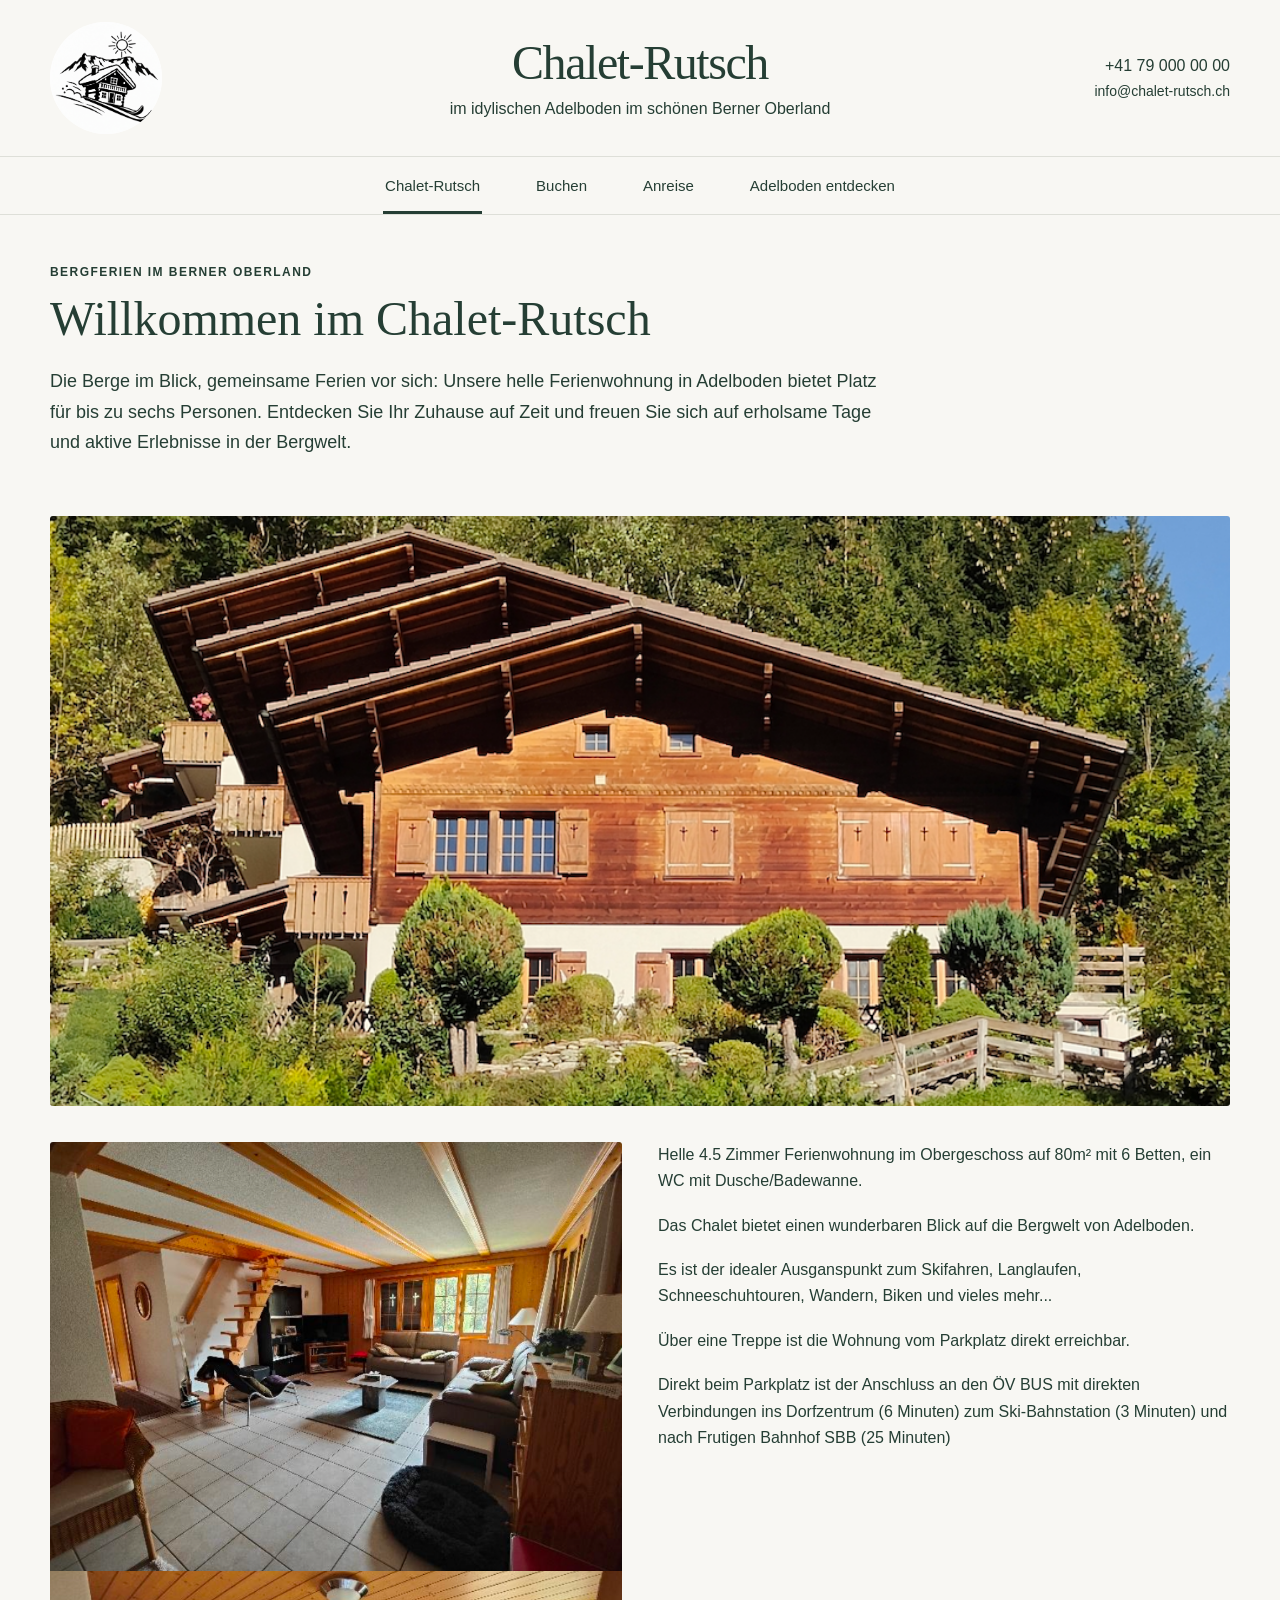
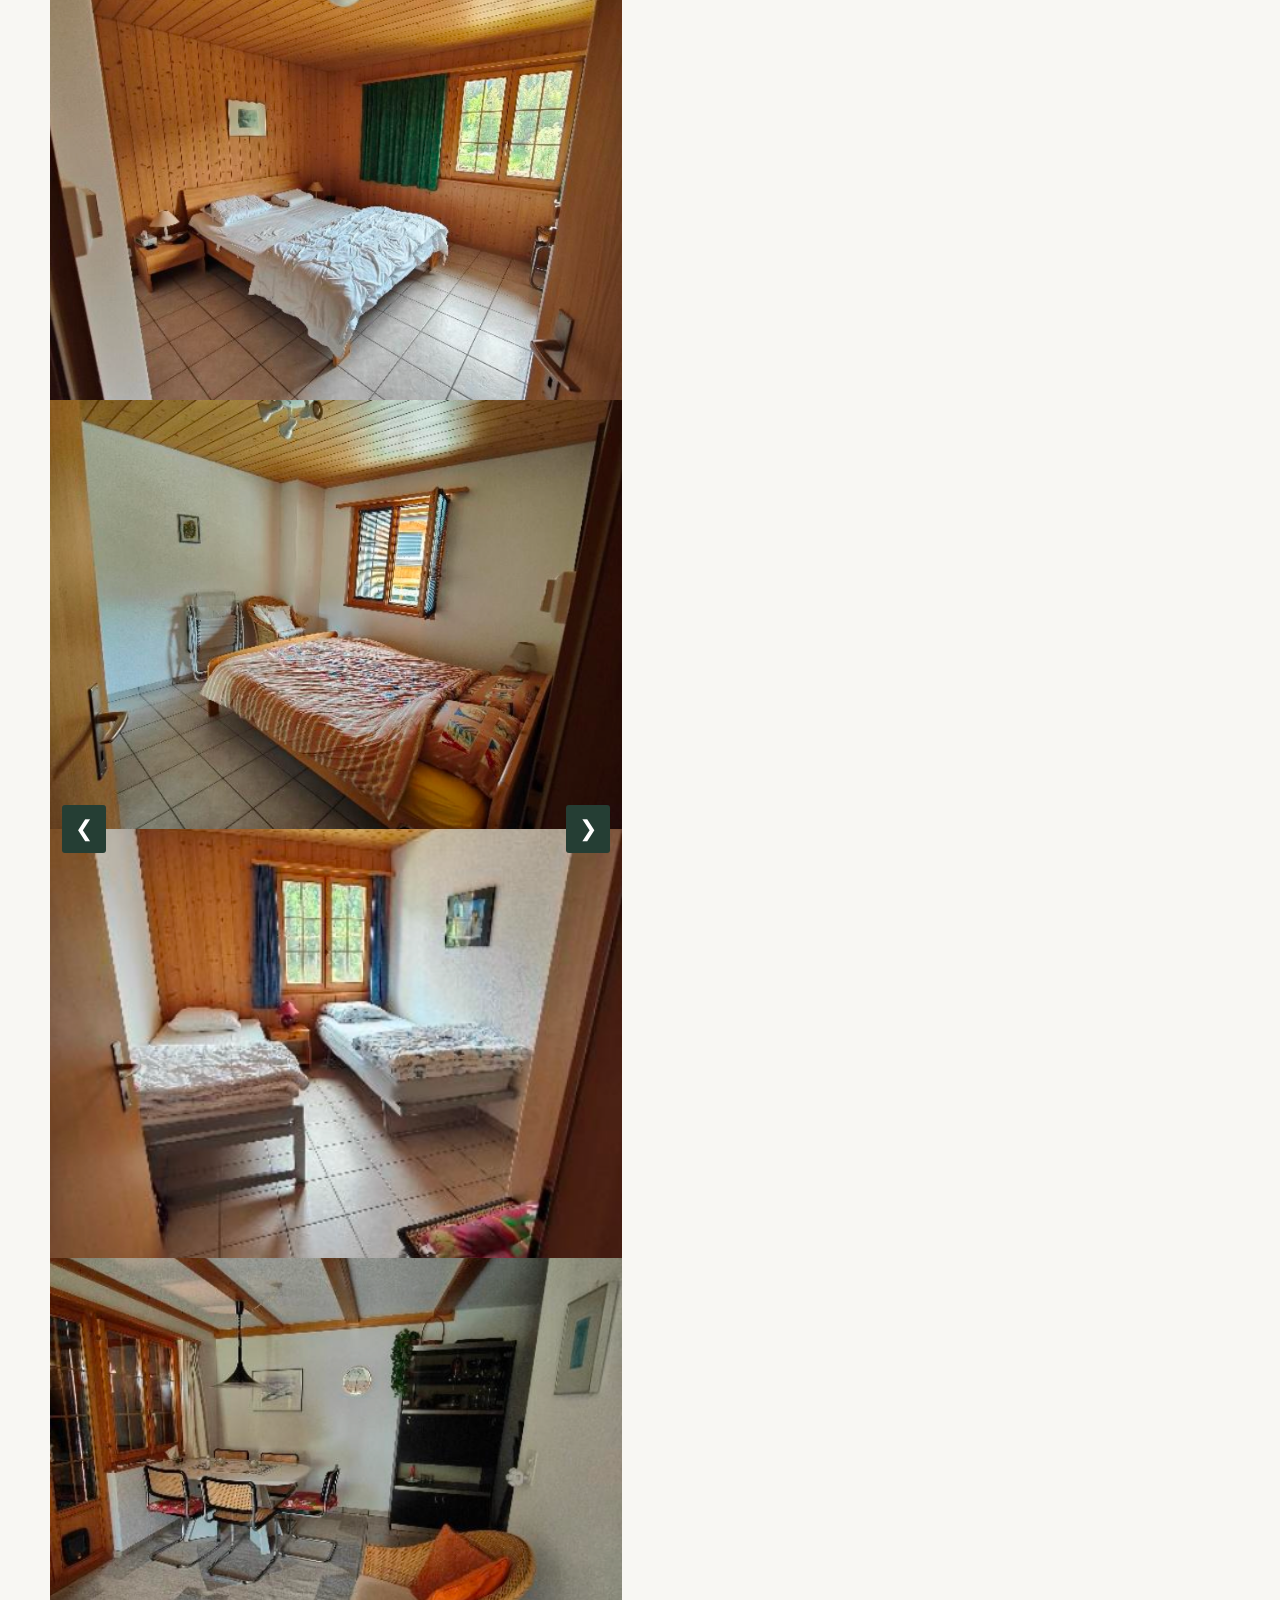
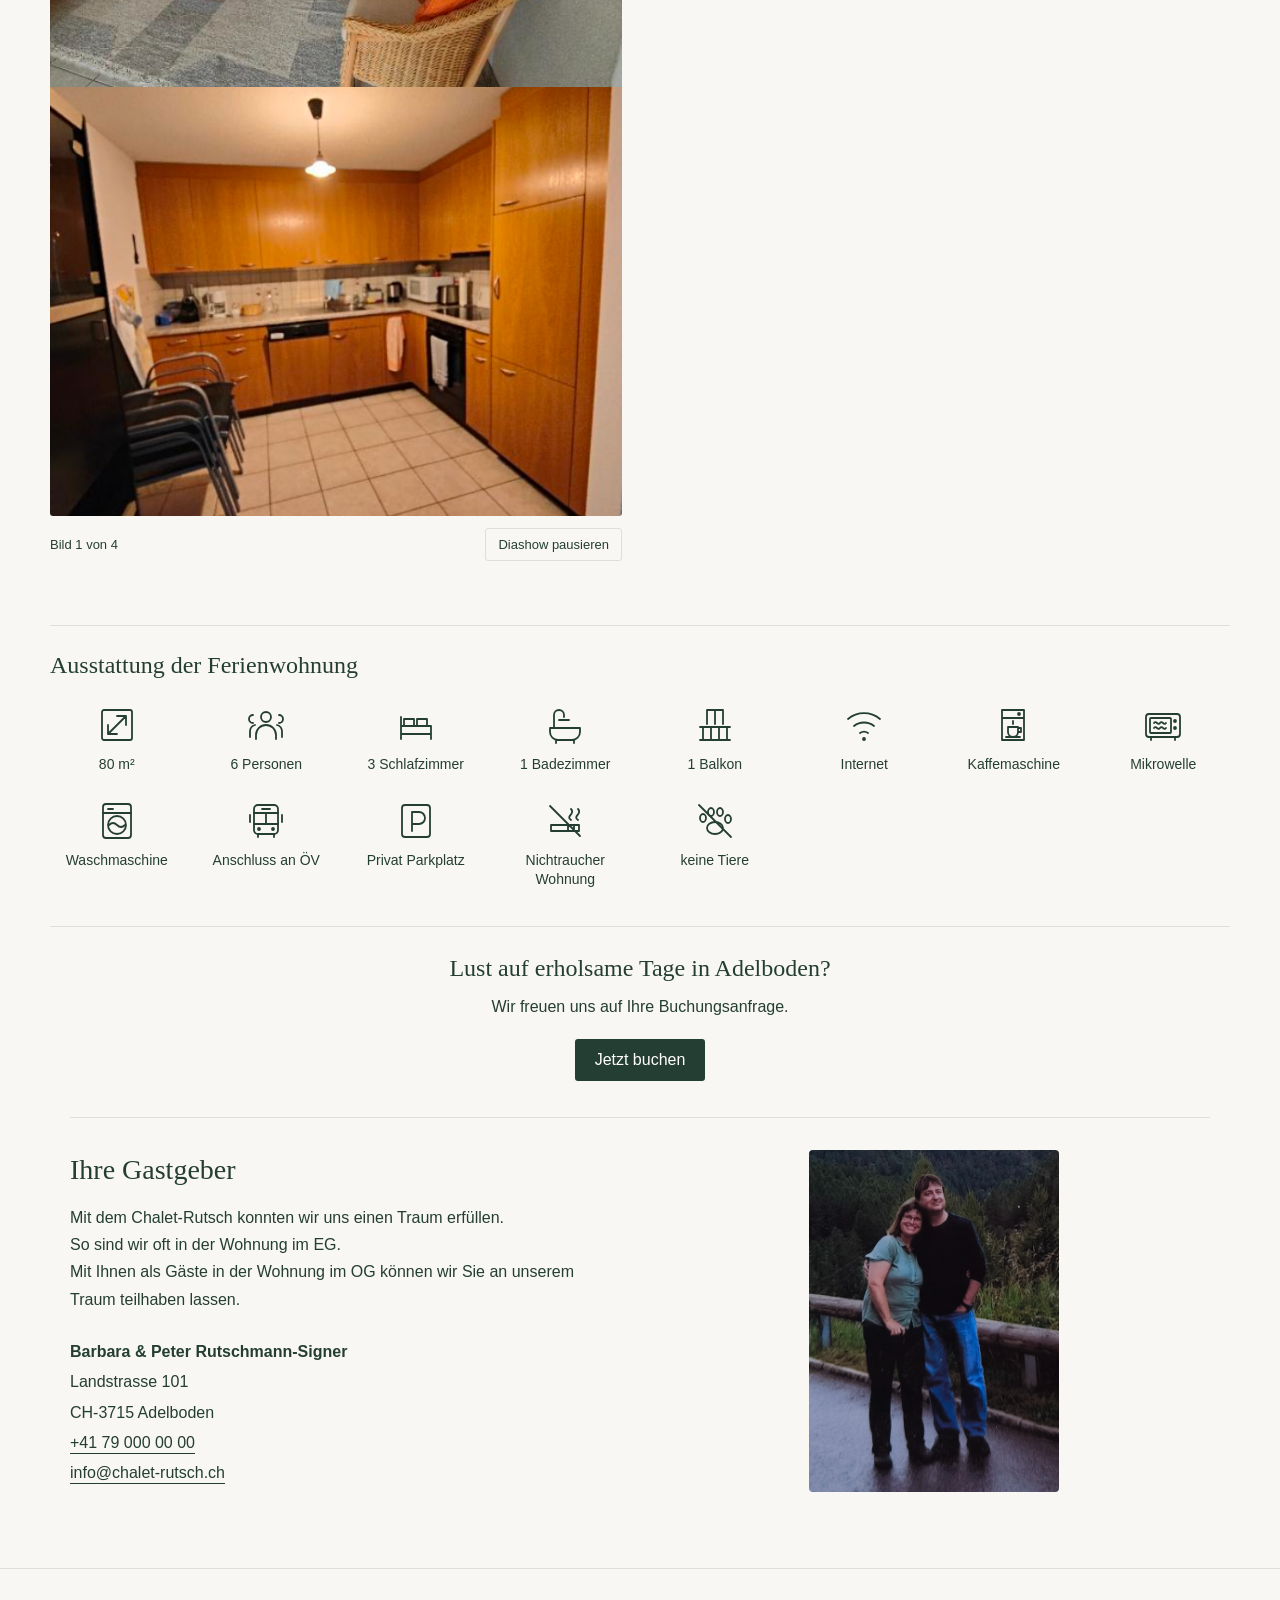
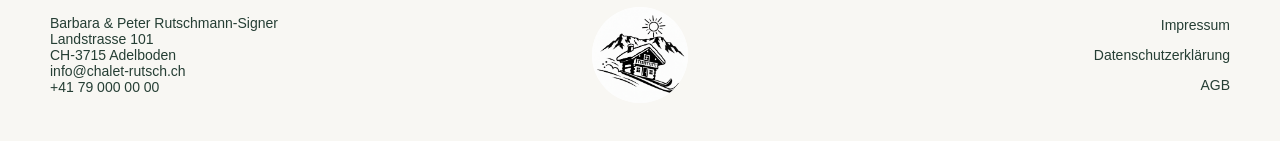
==== index.html @ af08e60a "fix image issue" ====
<!DOCTYPE html>
<html lang="de-CH">
<head>
  <meta charset="UTF-8">
  <meta name="viewport" content="width=device-width, initial-scale=1">
  <meta name="description" content="Chalet-Rutsch – Ihr Chalet in den Bergen. Informationen, Buchungsanfragen und Anreise.">
  <title>Chalet-Rutsch | Willkommen in den Bergen</title>
  <link rel="icon" type="img/png" href="img/chaletrutschsignet.png">
  <link rel="stylesheet" href="css/style.css">
</head>
<body>
  <a class="skip-link" href="#inhalt">Zum Inhalt</a>
  <header>
    <div class="container header-top">
      <a class="logo-link" href="index.html" aria-label="Chalet-Rutsch – Startseite">
        <img class="logo" src="img/chaletrutschsignet.png" alt="Chalet-Rutsch" width="112" height="112">
      </a>
      <div class="header-title">
        <h1>Chalet-Rutsch</h1>
        <p class="header-subtitle">im idylischen Adelboden im schönen Berner Oberland</p>
      </div>
      <div class="header-contact">
        <a class="header-phone" href="tel:+41790000000">+41 79 000 00 00</a>
        <a class="header-email" href="mailto:info@chalet-rutsch.ch">info@chalet-rutsch.ch</a>
      </div>
    </div>
    <nav class="main-nav" aria-label="Hauptnavigation">
      <ul class="container">
        <li><a href="index.html" aria-current="page">Chalet-Rutsch</a></li>
        <li><a href="buchen.html">Buchen</a></li>
        <li><a href="directions.html">Anreise</a></li>
        <li><a href="explore.html">Adelboden entdecken</a></li>
      </ul>
    </nav>
  </header>
  <main id="inhalt" class="container">
    <section class="home-intro" aria-labelledby="home-title">
      <p class="home-eyebrow">Bergferien im Berner Oberland</p>
      <h2 id="home-title">Willkommen im Chalet-Rutsch</h2>
      <p>Die Berge im Blick, gemeinsame Ferien vor sich: Unsere helle Ferienwohnung in Adelboden bietet Platz für bis zu sechs Personen. Entdecken Sie Ihr Zuhause auf Zeit und freuen Sie sich auf erholsame Tage und aktive Erlebnisse in der Bergwelt.</p>
    </section>

    <figure>
      <img class="hero-image" src="img/chaletrutsch.png" alt="Das Chalet-Rutsch" width="500">
    </figure>
    <section class="chalet-overview" aria-label="Bilder und Beschreibung der Ferienwohnung">
      <div class="gallery" role="region" aria-roledescription="Karussell" aria-label="Bildergalerie Chalet-Rutsch">
        <!-- Die vier src-Werte später durch eigene Bildpfade ersetzen. -->
        <div class="gallery-stage">
          <img class="gallery-image" src="img/wohnen.png" alt="Wohnen" width="900" height="675">
          <img class="gallery-image" src="img/zimmer1.png" alt="Zimmer 1" width="900" height="675">
          <img class="gallery-image" src="img/zimmer2.png" alt="Zimmer 2" width="900" height="675">
          <img class="gallery-image" src="img/zimmer3.png" alt="Zimmer 3" width="900" height="675">
          <img class="gallery-image" src="img/essen.png" alt="Essen" width="900" height="675">
          <img class="gallery-image" src="img/kueche.png" alt="Küche" width="900" height="675">
          <button class="gallery-arrow gallery-prev" type="button" aria-label="Vorheriges Bild">&#10094;</button>
          <button class="gallery-arrow gallery-next" type="button" aria-label="Nächstes Bild">&#10095;</button>
        </div>
        <div class="gallery-controls">
          <span class="gallery-counter">Bild 1 von 4</span>
          <button class="gallery-pause" type="button" aria-pressed="false">Diashow pausieren</button>
        </div>
      </div>
      <div class="chalet-description-group">
        <p class="chalet-description">Helle 4.5 Zimmer Ferienwohnung im Obergeschoss auf 80m² mit 6 Betten, ein WC mit Dusche/Badewanne.</p>
        <p class="chalet-description">Das Chalet bietet einen wunderbaren Blick auf die Bergwelt von Adelboden.</p>
        <p class="chalet-description">Es ist der idealer Ausganspunkt zum Skifahren, Langlaufen, Schneeschuhtouren, Wandern, Biken und vieles mehr...</p>
        <p class="chalet-description">Über eine Treppe ist die Wohnung vom Parkplatz direkt erreichbar.</p>
        <p class="chalet-description">Direkt beim Parkplatz ist der Anschluss an den ÖV BUS mit direkten Verbindungen ins Dorfzentrum (6 Minuten) zum Ski-Bahnstation (3 Minuten) und nach Frutigen Bahnhof SBB (25 Minuten)</p>
      </div>
      <div>
      </div>
    </section>
    <section class="amenities" aria-labelledby="amenities-title">
          <h2 id="amenities-title">Ausstattung der Ferienwohnung</h2>
          <ul class="amenities-list">
            <li class="amenity"><svg viewBox="0 0 40 40" width="40" height="40" fill="none" stroke="currentColor" stroke-width="1.8" stroke-linecap="round" stroke-linejoin="round" aria-hidden="true" focusable="false"><rect x="5" y="5" width="30" height="30" rx="2"/><path d="M11 29 29 11M20 11h9v9M11 20v9h9"/></svg><span>80 m²</span></li>
            <li class="amenity"><svg viewBox="0 0 40 40" width="40" height="40" fill="none" stroke="currentColor" stroke-width="1.8" stroke-linecap="round" stroke-linejoin="round" aria-hidden="true" focusable="false"><circle cx="20" cy="12" r="5"/><path d="M10 34v-4a10 10 0 0 1 20 0v4M7 10a4 4 0 0 0 0 8M33 10a4 4 0 0 1 0 8M4 32v-5a7 7 0 0 1 5-7M36 32v-5a7 7 0 0 0-5-7"/></svg><span>6 Personen</span></li>
            <li class="amenity"><svg viewBox="0 0 40 40" width="40" height="40" fill="none" stroke="currentColor" stroke-width="1.8" stroke-linecap="round" stroke-linejoin="round" aria-hidden="true" focusable="false"><path d="M5 34V12m30 22V21H5m0 8h30M8 21v-7h10v7m3 0v-7h10v7"/></svg><span>3 Schlafzimmer</span></li>
            <li class="amenity"><svg viewBox="0 0 40 40" width="40" height="40" fill="none" stroke="currentColor" stroke-width="1.8" stroke-linecap="round" stroke-linejoin="round" aria-hidden="true" focusable="false"><path d="M5 23h30v4a8 8 0 0 1-8 8H13a8 8 0 0 1-8-8ZM9 23V10a5 5 0 0 1 10 0v2m-5 3h10M11 35v3m18-3v3"/></svg><span>1 Badezimmer</span></li>
            <li class="amenity"><svg viewBox="0 0 40 40" width="40" height="40" fill="none" stroke="currentColor" stroke-width="1.8" stroke-linecap="round" stroke-linejoin="round" aria-hidden="true" focusable="false"><path d="M5 22h30M5 35h30M8 22v13m8-13v13m8-13v13m8-13v13M12 19V5h16v14M20 5v14"/></svg><span>1 Balkon</span></li>
            <li class="amenity"><svg viewBox="0 0 40 40" width="40" height="40" fill="none" stroke="currentColor" stroke-width="1.8" stroke-linecap="round" stroke-linejoin="round" aria-hidden="true" focusable="false"><path d="M4 14a25 25 0 0 1 32 0M10 21a16 16 0 0 1 20 0M16 28a7 7 0 0 1 8 0"/><circle cx="20" cy="34" r="1"/></svg><span>Internet</span></li>
            <li class="amenity"><svg viewBox="0 0 40 40" width="40" height="40" fill="none" stroke="currentColor" stroke-width="1.8" stroke-linecap="round" stroke-linejoin="round" aria-hidden="true" focusable="false"><path d="M8 5h22v30H8ZM8 13h22M14 22h10v5a5 5 0 0 1-10 0Zm10 1h3v4h-3M12 32h14M19 16v3"/><circle cx="25" cy="9" r="1"/></svg><span>Kaffemaschine</span></li>
            <li class="amenity">
              <svg viewBox="0 0 40 40" width="40" height="40"
                  fill="none" stroke="currentColor" stroke-width="1.8"
                  stroke-linecap="round" stroke-linejoin="round"
                  aria-hidden="true" focusable="false">
                <rect x="3" y="9" width="34" height="23" rx="3"/>§
                <rect x="7" y="13" width="21" height="15" rx="1"/>
                <circle cx="32" cy="16" r="1"/>
                <circle cx="32" cy="23" r="1"/>
                <path d="M8 32v3m24-3v3M11 18c2-3 4 3 6 0s4 3 6 0
                        M11 23c2-3 4 3 6 0s4 3 6 0"/>
              </svg>
              <span>Mikrowelle</span>
            </li>
            <li class="amenity"><svg viewBox="0 0 40 40" width="40" height="40" fill="none" stroke="currentColor" stroke-width="1.8" stroke-linecap="round" stroke-linejoin="round" aria-hidden="true" focusable="false"><rect x="6" y="3" width="28" height="34" rx="3"/><path d="M6 12h28M11 8h5"/><circle cx="20" cy="24" r="9"/><path d="M12 24q4-4 8 0t8 0"/></svg><span>Waschmaschine</span></li>
            <li class="amenity">
              <svg viewBox="0 0 40 40" width="40" height="40"
                  fill="none" stroke="currentColor" stroke-width="1.8"
                  stroke-linecap="round" stroke-linejoin="round"
                  aria-hidden="true" focusable="false">
                <rect x="8" y="4" width="24" height="29" rx="4"/>
                <path d="M8 12h24M8 23h24M20 12v11
                        M12 33v3m16-3v3M4 14v7m32-7v7"/>
                <circle cx="13" cy="28" r="1"/>
                <circle cx="27" cy="28" r="1"/>
                <path d="M16 8h8"/>
              </svg>
              <span>Anschluss an ÖV</span>
            </li>
            <li class="amenity"><svg viewBox="0 0 40 40" width="40" height="40" fill="none" stroke="currentColor" stroke-width="1.8" stroke-linecap="round" stroke-linejoin="round" aria-hidden="true" focusable="false"><rect x="6" y="4" width="28" height="32" rx="3"/><path d="M16 30V11h7a6 6 0 0 1 0 12h-7"/></svg><span>Privat Parkplatz</span></li>
            <li class="amenity"><svg viewBox="0 0 40 40" width="40" height="40" fill="none" stroke="currentColor" stroke-width="1.8" stroke-linecap="round" stroke-linejoin="round" aria-hidden="true" focusable="false"><path d="M6 24h23v6H6Zm17 0v6m6-6h5v6h-5M26 19c-6-4 5-6 0-11M33 19c-6-4 5-6 0-11M5 5l30 30"/></svg><span>Nichtraucher Wohnung</span></li>
            <li class="amenity"><svg viewBox="0 0 40 40" width="40" height="40" fill="none" stroke="currentColor" stroke-width="1.8" stroke-linecap="round" stroke-linejoin="round" aria-hidden="true" focusable="false"><ellipse cx="20" cy="27" rx="8" ry="6"/><ellipse cx="8" cy="17" rx="3" ry="4"/><ellipse cx="16" cy="11" rx="3" ry="4"/><ellipse cx="25" cy="11" rx="3" ry="4"/><ellipse cx="33" cy="18" rx="3" ry="4"/><path d="M4 4l32 32"/></svg><span>keine Tiere</span></li>
          </ul>
        </section>
    <section class="booking-invitation" aria-labelledby="booking-title">
      <h2 id="booking-title">Lust auf erholsame Tage in Adelboden?</h2>
      <p>Wir freuen uns auf Ihre Buchungsanfrage.</p>
      <a class="booking-link" href="buchen.html">Jetzt buchen</a>

      <div class="hosts-introduction">
        <div class="hosts-description">
          <h3>Ihre Gastgeber</h3>
          <p>Mit dem Chalet-Rutsch konnten wir uns einen Traum erfüllen.<br>So sind wir oft in der Wohnung im EG.<br>Mit Ihnen als Gäste in der Wohnung im OG können wir Sie an unserem Traum teilhaben lassen.</p>
          <address class="hosts-contact">
            <strong>Barbara &amp; Peter Rutschmann-Signer</strong><br>
            Landstrasse 101<br>
            CH-3715 Adelboden<br>
            <a href="tel:+41790000000">+41 79 000 00 00</a><br>
            <a href="mailto:info@chalet-rutsch.ch">info@chalet-rutsch.ch</a>
          </address>
        </div>
        <figure class="hosts-photo">
          <img src="img/famrutsch.png" alt="Gastgeber Barbara und Peter Rutschmann-Signer" loading="lazy">
        </figure>
      </div>
    </section>
  </main>
  <footer class="site-footer">
    <div class="container footer-grid">
      <address class="contact">
        <p>Barbara & Peter Rutschmann-Signer<br>Landstrasse 101<br>CH-3715 Adelboden<br>
        <a href="mailto:info@chalet-rutsch.ch">info@chalet-rutsch.ch</a><br>
        <a href="tel:+41790000000">+41 79 000 00 00</a></p>
      </address>
      <a href="index.html" aria-label="Chalet-Rutsch – Startseite"><img class="logo footer-logo" src="img/chaletrutschsignet.png" alt="Signet Chalet-Rutsch" width="96" height="96" loading="lazy"></a>
      <nav class="legal" aria-label="Rechtliche Informationen">
        <a href="impressum.html">Impressum</a>
        <a href="datenschutz.html">Datenschutzerklärung</a>
        <a href="agb.html">AGB</a>
      </nav>
    </div>
  </footer>
  <script src="js/scripts.js" defer></script>
</body>
</html>
---- css/style.css ----
:root {
  --ink: #253e34;
  --paper: #f8f7f3;
  --line: #dedfd8;
}

* {
  box-sizing: border-box;
}

body {
  margin: 0;
  background: var(--paper);
  color: var(--ink);
  font-family: Arial, Helvetica, sans-serif;
}

a {
  color: inherit;
  text-underline-offset: 5px;
}

a:hover {
  color: #62765d;
}

a:focus-visible {
  outline: 3px solid #8a6942;
  outline-offset: 6px;
}

.skip-link {
  position: absolute;
  z-index: 2;
  top: -100px;
  left: 16px;
  padding: 12px;
  background: white;
}

.skip-link:focus {
  top: 12px;
}

.container {
  width: min(1180px, calc(100% - 64px));
  margin-inline: auto;
}

.header-top {
  display: grid;
  grid-template-columns: 1fr auto 1fr;
  align-items: center;
  gap: 24px;
  padding-block: 22px;
}

.logo-link {
  display: inline-flex;
  justify-self: start;
}

.logo {
  display: block;
  width: 112px;
  height: 112px;
  border-radius: 50%;
  background: white;
  object-fit: contain;
}

h1 {
  margin: 0;
  font-family: Georgia, 'Times New Roman', serif;
  font-size: clamp(30px, 4vw, 48px);
  font-weight: normal;
  letter-spacing: -.03em;
}

.header-title {
  text-align: center;
}

.header-subtitle {
  margin: 8px 0 0;
  font-size: 16px;
  line-height: 1.4;
}

.header-phone {
  justify-self: end;
  font-size: 16px;
  text-decoration: none;
  white-space: nowrap;
}

.header-contact {
  display: flex;
  flex-direction: column;
  align-items: flex-end;
  justify-self: end;
  gap: 8px;
  min-width: 0;
}

.header-email {
  font-size: 14px;
  text-decoration: none;
  overflow-wrap: anywhere;
}

.header-email:hover {
  text-decoration: underline;
}

.main-nav {
  border-block: 1px solid var(--line);
}

.main-nav ul {
  display: flex;
  justify-content: center;
  gap: 52px;
  margin: 0 auto;
  padding: 0;
  list-style: none;
}

.main-nav a {
  display: block;
  padding: 20px 2px 17px;
  border-bottom: 3px solid transparent;
  font-size: 15px;
  text-decoration: none;
}

.main-nav a[aria-current="page"] {
  border-bottom-color: var(--ink);
}

main {
  padding-block: 36px 48px;
}

figure {
  margin: 0;
}

.hero-image {
  display: block;
  width: 100%;
  aspect-ratio: 2 / 1;
  border-radius: 3px;
  object-fit: cover;
}

.site-footer {
  border-top: 1px solid var(--line);
}

.footer-grid {
  display: grid;
  grid-template-columns: 1fr auto 1fr;
  align-items: center;
  gap: 32px;
  padding-block: 32px;
}

.contact,
.legal {
  display: flex;
  flex-direction: column;
  gap: 14px;
  font-size: 14px;
  font-style: normal;
}

.contact a,
.legal a {
  width: fit-content;
  text-decoration: none;
}

.contact a:hover,
.legal a:hover {
  text-decoration: underline;
}

.footer-logo {
  width: 96px;
  height: 96px;
}

.legal {
  justify-self: end;
  align-items: flex-end;
}

.chalet-overview {
  display: grid;
  grid-template-columns: minmax(0, 1fr) minmax(0, 1fr);
  align-items: start;
  gap: 36px;
  margin-top: 36px;
}

.chalet-description {
  margin: 0 0 18px;
  font-size: 16px;
  line-height: 1.65;
}

.chalet-description:last-child {
  margin-bottom: 0;
}

.gallery {
  min-width: 0;
}

.gallery-stage {
  position: relative;
  overflow: hidden;
  border-radius: 3px;
}

.gallery-image {
  display: block;
  width: 100%;
  height: auto;
  aspect-ratio: 4 / 3;
  object-fit: cover;
}

.gallery-image[hidden] {
  display: none;
}

.gallery button {
  cursor: pointer;
  font: inherit;
}

.gallery button:focus-visible {
  outline: 3px solid #8a6942;
  outline-offset: 4px;
}

.gallery-arrow {
  position: absolute;
  top: 50%;
  width: 44px;
  height: 48px;
  transform: translateY(-50%);
  border: 0;
  border-radius: 3px;
  background: #253e34;
  color: white;
  font-size: 22px !important;
}

.gallery-arrow:hover {
  background: #405e4e;
}

.gallery-prev {
  left: 12px;
}

.gallery-next {
  right: 12px;
}

.gallery-controls {
  display: flex;
  justify-content: space-between;
  align-items: center;
  gap: 12px;
  margin-top: 12px;
  font-size: 13px;
}

.gallery-pause {
  padding: 8px 12px;
  border: 1px solid var(--line);
  border-radius: 3px;
  background: transparent;
  color: var(--ink);
}

.amenities {
  margin-top: 28px;
  padding-top: 24px;
  border-top: 1px solid var(--line);
}

.amenities h2 {
  margin: 0 0 24px;
  font-family: Georgia, 'Times New Roman', serif;
  font-size: 24px;
  font-weight: normal;
  line-height: 1.3;
}

.amenities-list {
  display: grid;
  grid-template-columns: repeat(auto-fit, minmax(120px, 1fr));
  gap: 26px 16px;
  margin: 0;
  padding: 0;
  list-style: none;
}

.amenity {
  display: flex;
  flex-direction: column;
  align-items: center;
  gap: 10px;
  overflow-wrap: anywhere;
  font-size: 14px;
  line-height: 1.4;
  text-align: center;
}

.amenity svg {
  flex-shrink: 0;
}

.booking-invitation {
  margin-top: 36px;
  padding: 28px 20px;
  border-top: 1px solid var(--line);
  text-align: center;
}

.booking-invitation h2 {
  margin: 0 0 12px;
  font-family: Georgia, 'Times New Roman', serif;
  font-size: 24px;
  font-weight: normal;
}

.booking-invitation p {
  margin: 0 0 20px;
  line-height: 1.6;
}

.booking-link {
  display: inline-block;
  padding: 12px 20px;
  border-radius: 3px;
  background: var(--ink);
  color: white;
  text-decoration: none;
}

.booking-link:hover {
  background: #62765d;
  color: white;
}

.hosts-introduction {
  display: grid;
  grid-template-columns: minmax(0, 1fr) minmax(0, 1fr);
  align-items: center;
  gap: 36px;
  margin-top: 36px;
  padding-top: 32px;
  border-top: 1px solid var(--line);
  text-align: left;
}

.hosts-description h3 {
  margin: 0 0 18px;
  font: normal 28px Georgia, 'Times New Roman', serif;
}

.hosts-description p {
  margin: 0 0 24px;
  line-height: 1.7;
}

.hosts-contact {
  font-style: normal;
  line-height: 1.9;
  overflow-wrap: anywhere;
}

.hosts-photo {
  margin: 0;
  min-width: 0;
}

.hosts-photo img {
  display: block;
  width: 100%;
  max-width: 250px;
  height: auto;
  aspect-ratio: auto;
  margin-inline: auto;
  border-radius: 4px;
}

.home-intro {
  max-width: 850px;
  margin-bottom: 24px;
  padding-block: 14px 16px;
}

.home-eyebrow,
.directions-eyebrow,
.explore-eyebrow {
  margin: 0 0 12px;
  font-size: 12px;
  font-weight: bold;
  letter-spacing: .12em;
  text-transform: uppercase;
}

.home-intro h2,
.explore-intro h2,
.explore-section h2 {
  font-family: Georgia, 'Times New Roman', serif;
  font-weight: normal;
}

.home-intro h2,
.explore-intro h2 {
  margin: 0 0 20px;
  font-size: clamp(32px, 5vw, 48px);
}

.home-intro p:not(.home-eyebrow),
.explore-intro p:not(.explore-eyebrow),
.directions-intro p:not(.directions-eyebrow) {
  font-size: 18px;
  line-height: 1.7;
}

.explore-intro {
  max-width: 850px;
  padding-block: 14px 16px;
}

.explore-section {
  padding-block: 36px;
  border-top: 1px solid var(--line);
  scroll-margin-top: 24px;
}

.explore-section h2 {
  margin: 0 0 28px;
  font-size: 30px;
}

.explore-section h3 {
  margin: 0 0 12px;
  font-family: Georgia, 'Times New Roman', serif;
  font-size: 24px;
  font-weight: normal;
}

.explore-section p {
  line-height: 1.7;
}

.explore-shortcuts {
  display: flex;
  flex-wrap: wrap;
  gap: 12px 24px;
  margin-block: 24px;
  font-size: 14px;
}

.mountain-grid {
  display: grid;
  grid-template-columns: repeat(4, minmax(0, 1fr));
  gap: 20px;
}

.explore-card,
.season-card,
.leisure-grid > article,
.explore-link-list li {
  min-width: 0;
  padding: 24px;
  border: 1px solid var(--line);
  border-radius: 4px;
  background: #fffefa;
}

.explore-card,
.leisure-grid > article {
  display: flex;
  flex-direction: column;
}

.explore-card p,
.season-card p:not(.explore-eyebrow),
.leisure-grid > article p {
  margin: 0 0 24px;
  font-size: 15px;
}

.explore-card > a:not(.website-preview),
.season-card > a:not(.website-preview),
.leisure-grid > article > a:not(.website-preview) {
  font-size: 14px;
}

.explore-card > a:not(.website-preview) {
  margin-top: auto;
}

.season-grid {
  display: grid;
  grid-template-columns: repeat(2, minmax(0, 1fr));
  gap: 24px;
}

.leisure-grid {
  display: grid;
  grid-template-columns: repeat(3, minmax(0, 1fr));
  gap: 32px;
}

.leisure-grid > article > a:last-child {
  margin-top: auto;
}

.explore-link-list {
  display: grid;
  grid-template-columns: repeat(3, minmax(0, 1fr));
  gap: 20px;
  margin: 0;
  padding: 0;
  list-style: none;
}

.explore-link-list a {
  display: block;
  padding-block: 18px;
  text-decoration: none;
}

.explore-link-list li > a:not(.website-preview) {
  padding: 0;
  font-size: 14px;
}

.explore-link-list a:hover {
  text-decoration: underline;
}

.explore-link-list span {
  display: block;
  margin-top: 6px;
  color: #62765d;
  font-size: 13px;
}

.explore-note {
  margin: 24px 0 0;
  font-size: 13px;
}

.website-preview {
  position: relative;
  display: block;
  overflow: hidden;
  border: 1px solid var(--line);
  border-radius: 4px;
  background: #e9ede7;
  text-decoration: none;
}

.website-preview img {
  display: block;
  width: 100%;
  height: auto;
  aspect-ratio: 8 / 5;
  object-fit: cover;
  object-position: top;
  color: var(--ink);
  font-size: 14px;
}

.website-preview-caption {
  display: block;
  padding: 9px 12px;
  background: #253e34;
  color: white;
  font-size: 12px;
}

.website-preview:hover {
  outline: 2px solid #62765d;
  outline-offset: 2px;
}

.explore-card .website-preview {
  flex-shrink: 0;
  margin: 0 0 22px;
}

.season-card .website-preview,
.leisure-grid .website-preview {
  margin-bottom: 24px;
}

.explore-link-list .website-preview {
  width: 100%;
  margin-bottom: 22px;
  padding: 0;
}

.explore-link-list .website-preview-caption {
  margin: 0;
  color: white;
}

.booking-intro {
  max-width: 740px;
  margin-bottom: 32px;
}

.booking-intro h2 {
  margin: 0 0 18px;
  font: normal clamp(32px, 5vw, 46px) Georgia, serif;
}

.booking-intro p {
  line-height: 1.65;
}

.booking-layout {
  display: grid;
  grid-template-columns: minmax(0, 1.1fr) minmax(0, 1fr);
  align-items: start;
  gap: 40px;
}

.booking-layout h3 {
  margin: 0 0 16px;
  font: normal 26px Georgia, serif;
}

.booking-calendar {
  padding: 28px;
  border: 1px solid var(--line);
  border-radius: 5px;
  background: #fffefa;
}

.booking-hint {
  font-size: 13px;
  line-height: 1.6;
}

.calendar-notice {
  padding: 12px;
  background: #eeeadd;
  font-size: 13px;
  line-height: 1.5;
}

.calendar-heading {
  display: flex;
  justify-content: space-between;
  align-items: center;
  margin: 24px 0 16px;
}

.calendar-heading h4 {
  margin: 0;
  font-size: 19px;
  text-transform: capitalize;
}

.calendar-heading button {
  width: 40px;
  height: 40px;
  border: 1px solid var(--line);
  border-radius: 4px;
  background: transparent;
  font-size: 26px;
}

.calendar-weekdays,
.calendar-days {
  display: grid;
  grid-template-columns: repeat(7, minmax(0, 1fr));
  gap: 5px;
}

.calendar-weekdays {
  margin-bottom: 12px;
  font-size: 12px;
  text-align: center;
}

.calendar-day {
  min-width: 0;
  min-height: 42px;
  border: 1px solid transparent;
  border-radius: 4px;
  background: #f2f3ee;
  color: var(--ink);
  font: inherit;
}

.calendar-day:disabled {
  cursor: default;
  opacity: .35;
}

.calendar-day[aria-current="date"] {
  border-color: #62765d;
}

.calendar-day.in-range {
  background: #dfe8dc;
}

.calendar-day.selected {
  background: var(--ink);
  color: white;
}

.booking-layout button {
  cursor: pointer;
  color: inherit;
}

.booking-layout button:focus-visible,
select:focus-visible {
  outline: 3px solid #8a6942;
  outline-offset: 2px;
}

.calendar-heading button:disabled {
  cursor: default;
  opacity: .3;
}

.date-summary {
  display: grid;
  grid-template-columns: 1fr 1fr;
  gap: 12px;
  margin-top: 24px;
  padding-top: 18px;
  border-top: 1px solid var(--line);
}

.date-summary span {
  display: block;
  margin-bottom: 8px;
  font-size: 12px;
}

.date-summary strong {
  font-size: 15px;
}

.reset-dates {
  padding: 0;
  border: 0;
  background: transparent;
  font: inherit;
  font-size: 13px;
  text-decoration: underline;
}

.booking-facts {
  margin: 0 0 30px;
}

.booking-facts div {
  padding: 12px 0;
  border-bottom: 1px solid var(--line);
}

.booking-facts dt {
  margin-bottom: 5px;
  color: #62765d;
  font-size: 13px;
}

.booking-facts dd {
  margin: 0;
  line-height: 1.5;
}

.booking-request {
  padding: 24px;
  border-radius: 4px;
  background: #e9ede7;
}

.booking-request p {
  line-height: 1.65;
}

.booking-request label {
  display: block;
  margin-bottom: 8px;
  font-size: 14px;
}

.booking-request select {
  padding: 10px 16px;
  border: 1px solid var(--line);
  border-radius: 3px;
  background: white;
  color: var(--ink);
  font: inherit;
}

.booking-button {
  display: block;
  margin-top: 20px;
  padding: 15px;
  border-radius: 3px;
  background: var(--ink);
  color: white;
  text-align: center;
  text-decoration: none;
}

.booking-button:hover {
  background: #405e4e;
  color: white;
}

.directions-intro {
  max-width: 850px;
  margin-bottom: 24px;
  padding-block: 14px 16px;
}

.directions-intro h2 {
  margin: 0 0 20px;
  font: normal clamp(32px, 5vw, 48px) Georgia, serif;
}

.directions-map {
  overflow: hidden;
  border: 1px solid var(--line);
  border-radius: 4px;
  background: #e9ede7;
}

.directions-map iframe {
  display: block;
  width: 100%;
  height: clamp(340px, 45vw, 520px);
}

.directions-address {
  display: flex;
  justify-content: space-between;
  align-items: center;
  gap: 24px;
  padding-block: 26px 32px;
}

.directions-address h3 {
  margin: 0 0 10px;
  font: normal 24px Georgia, serif;
}

.directions-address address {
  font-style: normal;
  line-height: 1.65;
}

.directions-button {
  display: inline-block;
  padding: 15px 22px;
  border-radius: 3px;
  background: var(--ink);
  color: white;
  line-height: 1.5;
  text-decoration: none;
}

.directions-button:hover {
  background: #405e4e;
  color: white;
}

.arrival-section {
  padding-block: 32px;
  border-top: 1px solid var(--line);
}

.arrival-section h2,
.directions-contact h2 {
  margin: 0 0 24px;
  font: normal 30px Georgia, serif;
}

.arrival-steps {
  display: grid;
  grid-template-columns: repeat(3, minmax(0, 1fr));
  gap: 28px;
  margin: 0;
  padding: 0;
  list-style: none;
}

.arrival-steps li {
  padding: 24px;
  border-radius: 4px;
  background: #eeeee7;
}

.arrival-number {
  display: block;
  margin-bottom: 22px;
  color: #62765d;
  font-size: 13px;
  letter-spacing: .12em;
}

.arrival-steps h3 {
  margin: 0 0 14px;
  font: normal 24px Georgia, serif;
}

.arrival-steps p {
  margin: 0;
  line-height: 1.7;
}

.directions-contact {
  display: flex;
  justify-content: space-between;
  align-items: center;
  gap: 24px;
  padding: 28px;
  border-radius: 4px;
  background: #e9ede7;
}

.directions-contact h2 {
  margin-bottom: 12px;
  font-size: 26px;
}

.directions-contact p {
  margin: 0;
  line-height: 1.65;
}

.directions-contact-links {
  display: flex;
  flex-shrink: 0;
  flex-direction: column;
  gap: 14px;
}

.imprint-intro {
  padding-block: 14px 24px;
}

.imprint-intro h2 {
  margin: 0;
  font: normal clamp(32px, 5vw, 48px) Georgia, serif;
}

.imprint-text,
.privacy-text {
  max-width: 900px;
  overflow-wrap: anywhere;
}

.imprint-text section {
  padding-block: 26px;
  border-top: 1px solid var(--line);
}

.imprint-text h3 {
  margin: 0 0 18px;
  font: normal 26px Georgia, serif;
}

.imprint-text p,
.imprint-text address {
  margin: 0 0 18px;
  font-style: normal;
  line-height: 1.75;
}

.imprint-text p:last-child,
.imprint-text address {
  margin-bottom: 0;
}

.agb-text ul {
  margin: 0;
  padding-left: 22px;
  line-height: 1.75;
}

.agb-text li + li {
  margin-top: 12px;
}

.cancellation-table {
  width: 100%;
  margin: 22px 0;
  border-collapse: collapse;
  font-size: 15px;
  line-height: 1.5;
}

.cancellation-table caption {
  padding-bottom: 12px;
  font-weight: bold;
  text-align: left;
}

.cancellation-table th,
.cancellation-table td {
  padding: 14px 12px;
  border-bottom: 1px solid var(--line);
  text-align: left;
  vertical-align: top;
}

.cancellation-table th {
  background: #e9ede7;
}

.cancellation-table td:last-child {
  font-weight: bold;
  white-space: nowrap;
}

.privacy-intro h2 {
  margin: 0 0 16px;
  font: normal clamp(32px, 5vw, 48px) Georgia, serif;
}

.privacy-draft {
  margin: 28px 0;
  padding: 20px;
  background: #eeeadd;
  line-height: 1.65;
}

.privacy-text h3 {
  margin: 36px 0 16px;
  padding-top: 24px;
  border-top: 1px solid var(--line);
  font: normal 28px Georgia, serif;
}

.privacy-text h4 {
  margin: 28px 0 12px;
  font: normal 22px Georgia, serif;
}

.privacy-text p {
  margin: 0 0 18px;
  line-height: 1.75;
}

.privacy-section {
  border-top: 1px solid var(--line);
}

.privacy-section:last-child {
  border-bottom: 1px solid var(--line);
}

.privacy-section > summary {
  display: flex;
  justify-content: space-between;
  align-items: center;
  gap: 20px;
  padding: 22px 0;
  cursor: pointer;
  list-style: none;
}

.privacy-section > summary::-webkit-details-marker {
  display: none;
}

.privacy-section > summary::after {
  flex: 0 0 28px;
  content: '+';
  font-size: 28px;
  line-height: 1;
  text-align: center;
}

.privacy-section[open] > summary::after {
  content: '−';
}

.privacy-section > summary:hover {
  color: #62765d;
}

.privacy-section > summary:focus-visible {
  outline: 3px solid #8a6942;
  outline-offset: 4px;
}

.privacy-text .privacy-section > summary h3 {
  margin: 0;
  padding: 0;
  border: 0;
  font-size: clamp(22px, 4vw, 28px);
}

.privacy-section-content {
  padding-bottom: 12px;
}

@media (max-width: 1000px) {
  .mountain-grid {
    grid-template-columns: repeat(2, minmax(0, 1fr));
  }
}

@media (max-width: 800px) {
  .chalet-overview {
    grid-template-columns: 1fr;
    gap: 24px;
  }

  .booking-layout {
    grid-template-columns: 1fr;
    gap: 30px;
  }

  .arrival-steps {
    grid-template-columns: 1fr;
    gap: 16px;
  }
}

@media (max-width: 680px) {
  .container {
    width: calc(100% - 32px);
  }

  .header-top {
    grid-template-columns: 72px 1fr;
    gap: 12px 20px;
    padding-block: 20px;
  }

  .logo {
    width: 72px;
    height: 72px;
  }

  .logo-link {
    grid-row: span 2;
  }

  .header-title {
    text-align: left;
  }

  .header-subtitle {
    font-size: 14px;
  }

  h1 {
    font-size: 32px;
  }

  .header-phone {
    justify-self: start;
    font-size: 14px;
  }

  .header-contact {
    justify-self: start;
    align-items: flex-start;
  }

  .main-nav ul {
    flex-wrap: wrap;
    row-gap: 30px;
    column-gap: 22px;
  }

  .main-nav a {
    padding-block: 12px;
    font-size: 14px;
  }

  main {
    padding-block: 24px 32px;
  }

  .hero-image {
    aspect-ratio: 4 / 3;
  }

  .footer-grid {
    grid-template-columns: 1fr;
    justify-items: center;
    gap: 26px;
    padding-block: 28px;
  }

  .contact,
  .legal {
    justify-self: center;
    align-items: center;
  }

  .mountain-grid,
  .season-grid,
  .leisure-grid,
  .explore-link-list {
    grid-template-columns: 1fr;
  }

  .explore-section {
    padding-block: 28px;
  }

  .directions-address,
  .directions-contact {
    flex-direction: column;
    align-items: flex-start;
  }

  .hosts-introduction {
    grid-template-columns: 1fr;
    gap: 24px;
  }
}

@media (max-width: 480px) {
  .cancellation-table {
    font-size: 13px;
  }

  .cancellation-table th,
  .cancellation-table td {
    padding: 12px 8px;
  }
}

@media (max-width: 400px) {
  .booking-calendar {
    padding: 16px;
  }

  .calendar-days {
    gap: 3px;
  }
}

@media (max-width: 380px) {
  .amenities-list {
    grid-template-columns: repeat(2, minmax(0, 1fr));
  }
}

@media print {
  .privacy-section > summary::after {
    display: none;
  }

  .privacy-section::details-content {
    display: block;
  }

  .privacy-section > .privacy-section-content {
    display: block !important;
  }
}

.carousel {
  position: relative;
  margin: 28px 0;
}

.carousel-viewport {
  overflow: hidden;
}

.carousel-track {
  display: flex;
  margin: 0;
  padding: 0;
  list-style: none;
  transition: transform 0.5s ease;
}

.carousel-track li {
  flex: 0 0 25%;
  padding-inline: 6px;
  box-sizing: border-box;
}

.carousel-track img {
  display: block;
  width: 100%;
  aspect-ratio: 4 / 3;
  object-fit: cover;
  border-radius: 6px;
}

.carousel-btn {
  position: absolute;
  top: 50%;
  z-index: 1;
  width: 40px;
  height: 40px;
  transform: translateY(-50%);
  border: 0;
  border-radius: 50%;
  background: rgba(37, 62, 52, 0.85);
  color: #fff;
  font-size: 26px;
  line-height: 1;
  cursor: pointer;
}

.carousel-prev { left: 10px; }
.carousel-next { right: 10px; }

@media (prefers-reduced-motion: reduce) {
  .carousel-track { transition: none; }
}

@media (max-width: 600px) {
  .carousel-track li { flex-basis: 50%; }
}
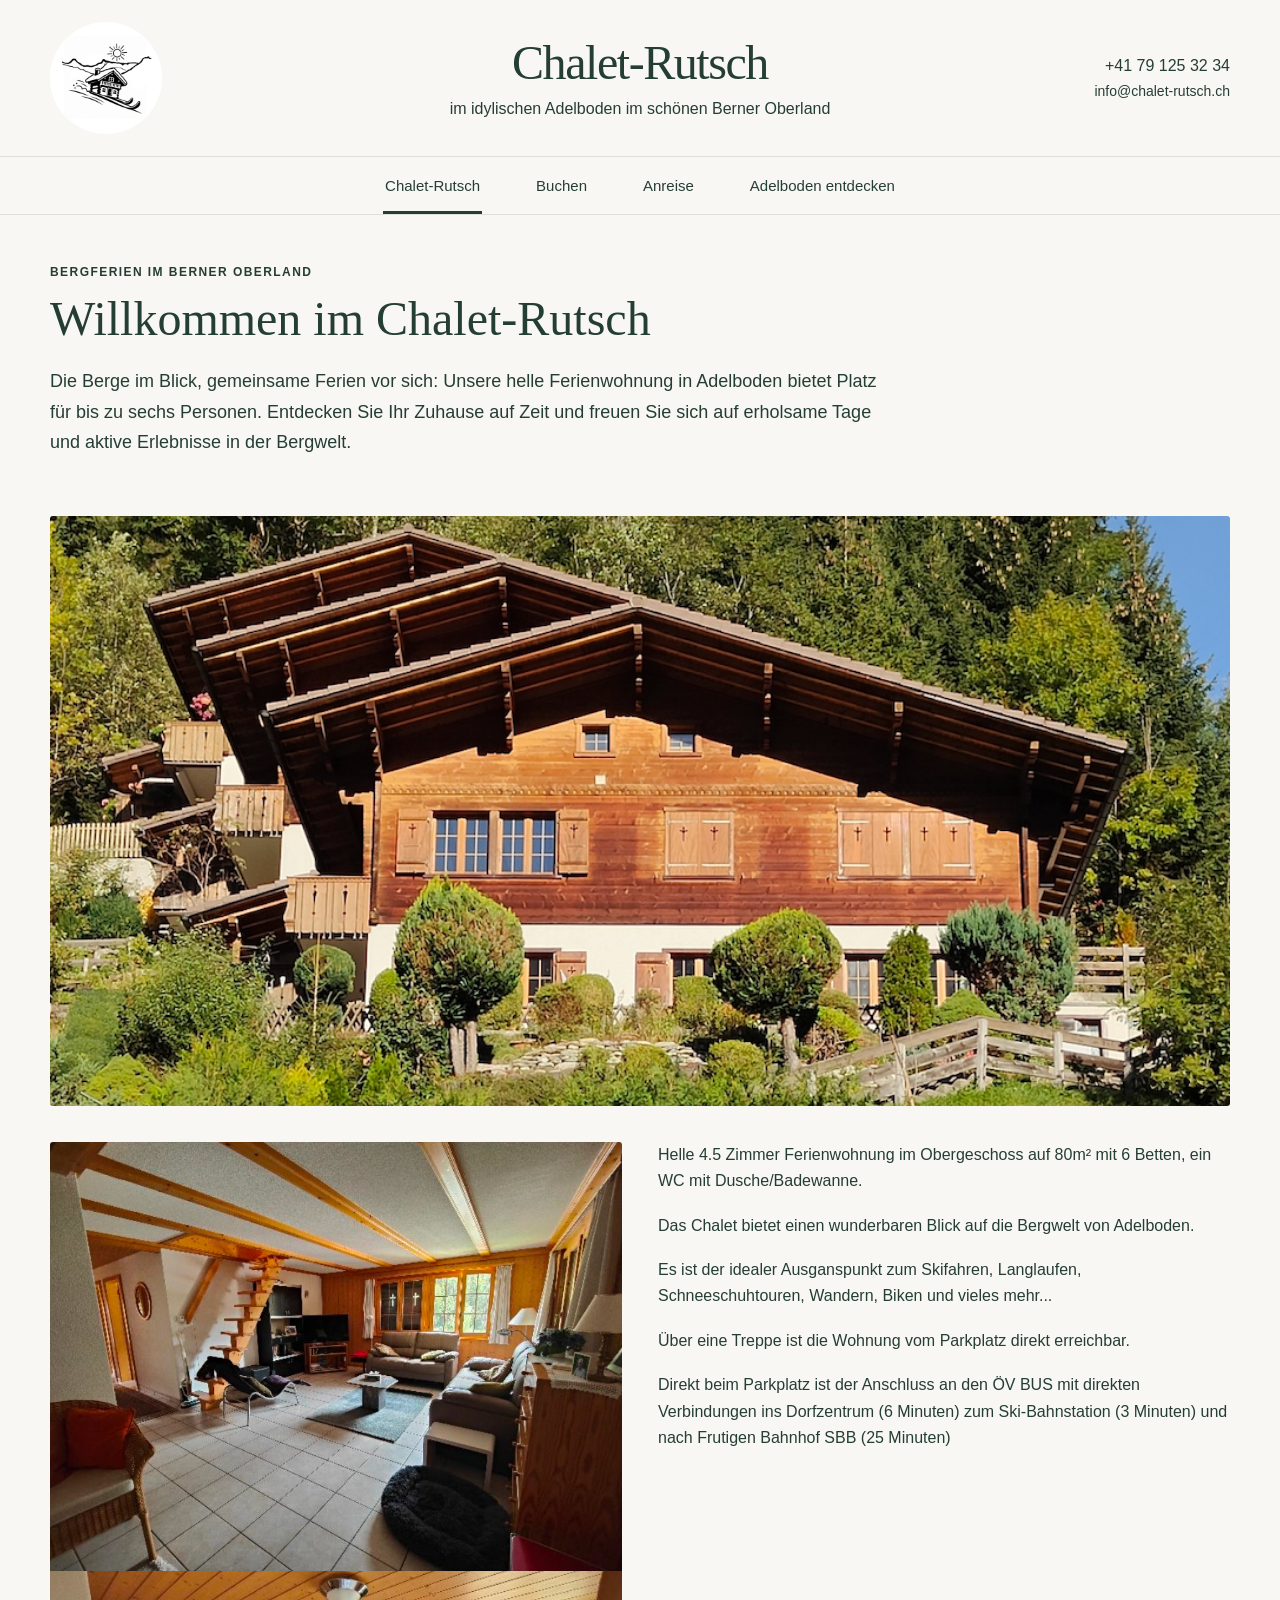
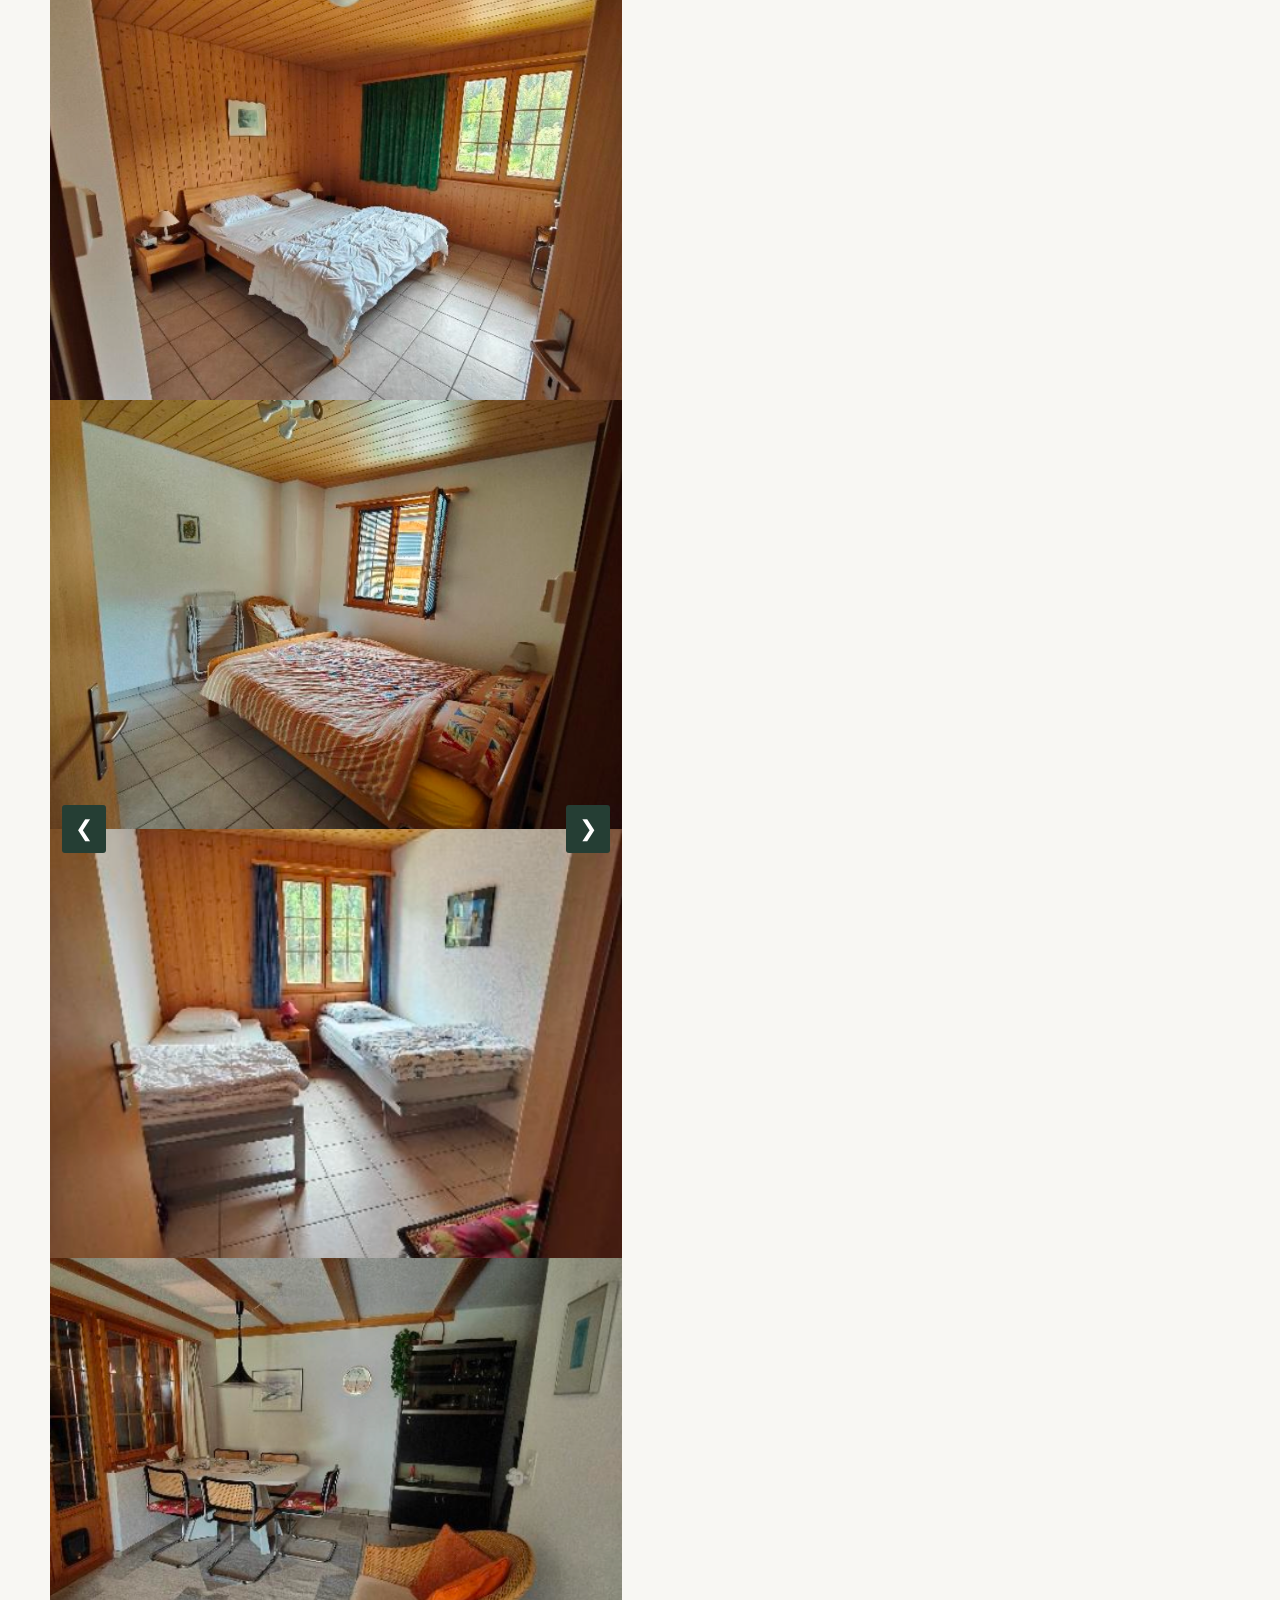
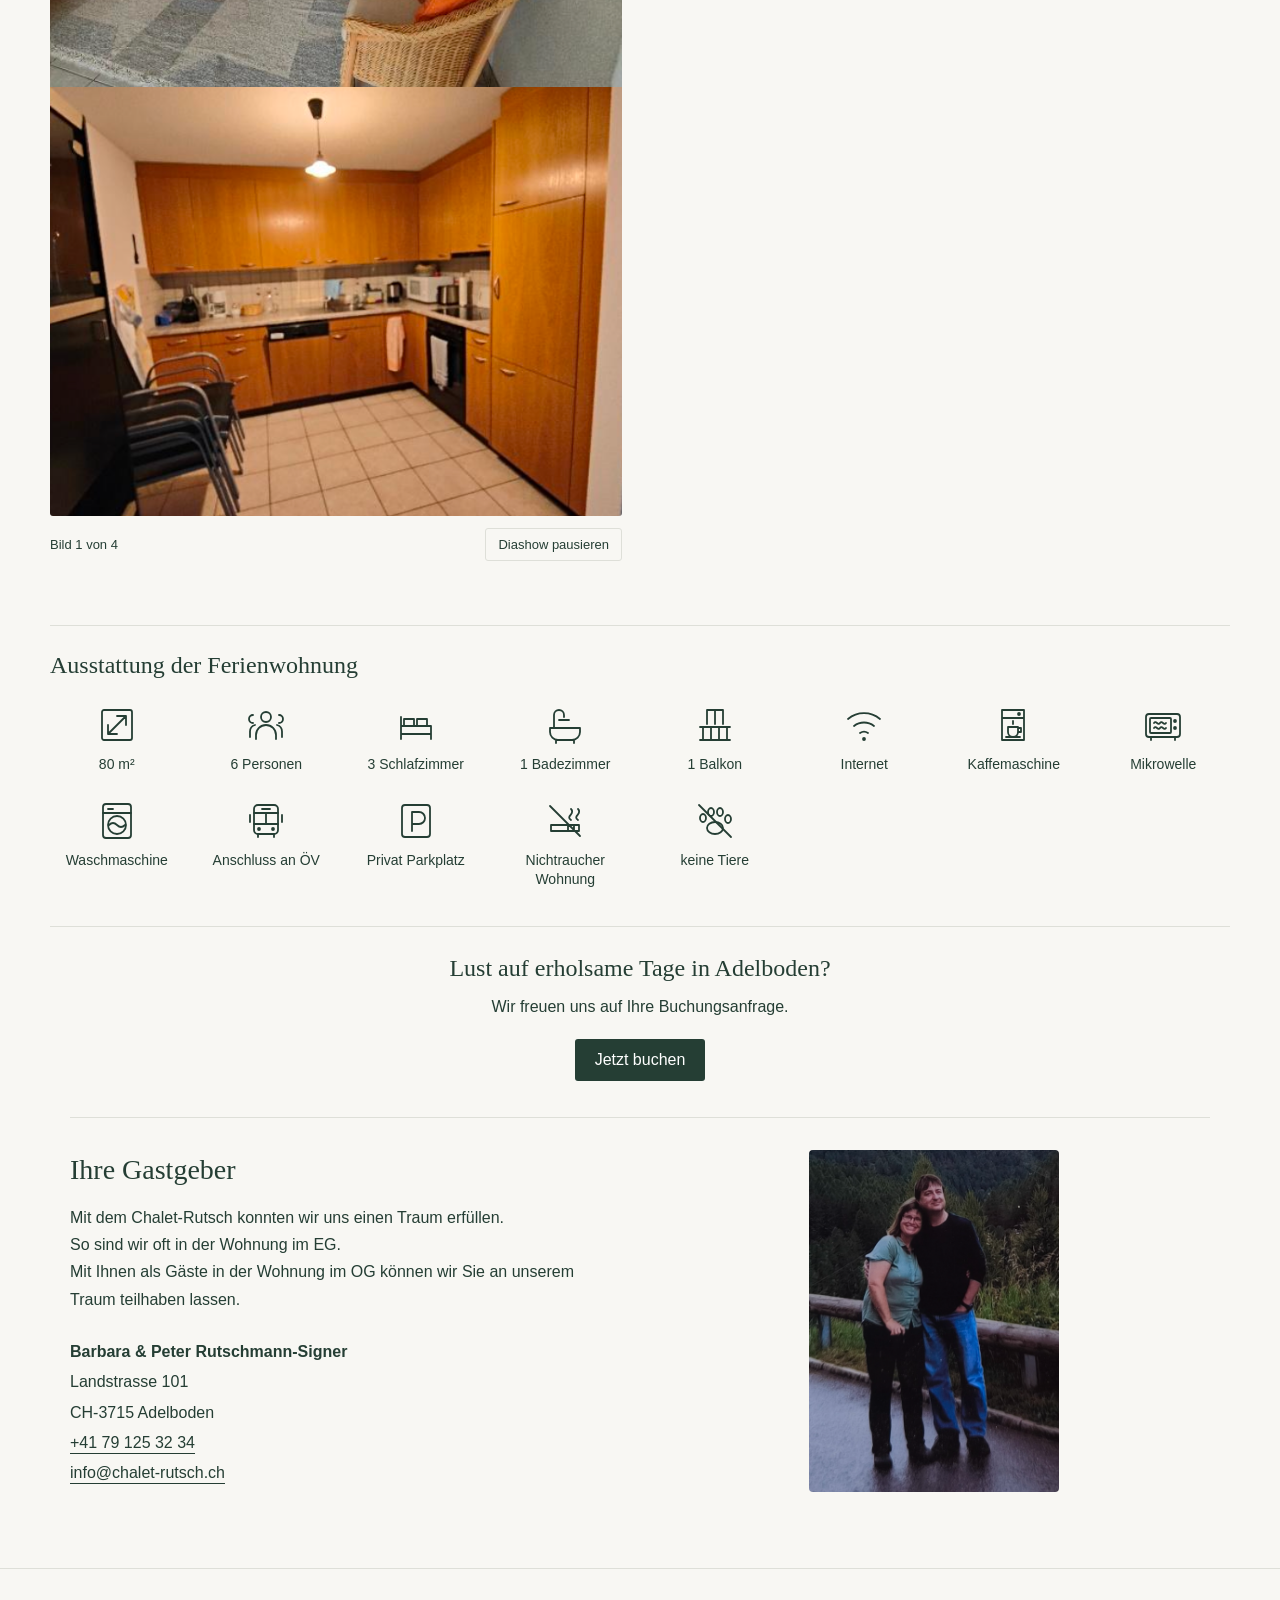
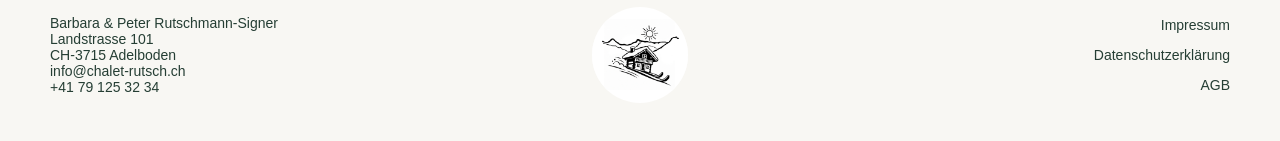
==== commit 48dd5749: "update cellphone" ====
--- a/index.html
+++ b/index.html
@@ -20,7 +20,7 @@
         <p class="header-subtitle">im idylischen Adelboden im schönen Berner Oberland</p>
       </div>
       <div class="header-contact">
-        <a class="header-phone" href="tel:+41790000000">+41 79 000 00 00</a>
+        <a class="header-phone" href="tel:++41791253234">+41 79 125 32 34</a>
         <a class="header-email" href="mailto:info@chalet-rutsch.ch">info@chalet-rutsch.ch</a>
       </div>
     </div>
@@ -128,7 +128,7 @@
             <strong>Barbara &amp; Peter Rutschmann-Signer</strong><br>
             Landstrasse 101<br>
             CH-3715 Adelboden<br>
-            <a href="tel:+41790000000">+41 79 000 00 00</a><br>
+            <a href="tel:+41791253234">+41 79 125 32 34</a><br>
             <a href="mailto:info@chalet-rutsch.ch">info@chalet-rutsch.ch</a>
           </address>
         </div>
@@ -143,7 +143,7 @@
       <address class="contact">
         <p>Barbara & Peter Rutschmann-Signer<br>Landstrasse 101<br>CH-3715 Adelboden<br>
         <a href="mailto:info@chalet-rutsch.ch">info@chalet-rutsch.ch</a><br>
-        <a href="tel:+41790000000">+41 79 000 00 00</a></p>
+        <a href="tel:+41791253234">+41 79 125 32 34</a></p>
       </address>
       <a href="index.html" aria-label="Chalet-Rutsch – Startseite"><img class="logo footer-logo" src="img/chaletrutschsignet.png" alt="Signet Chalet-Rutsch" width="96" height="96" loading="lazy"></a>
       <nav class="legal" aria-label="Rechtliche Informationen">
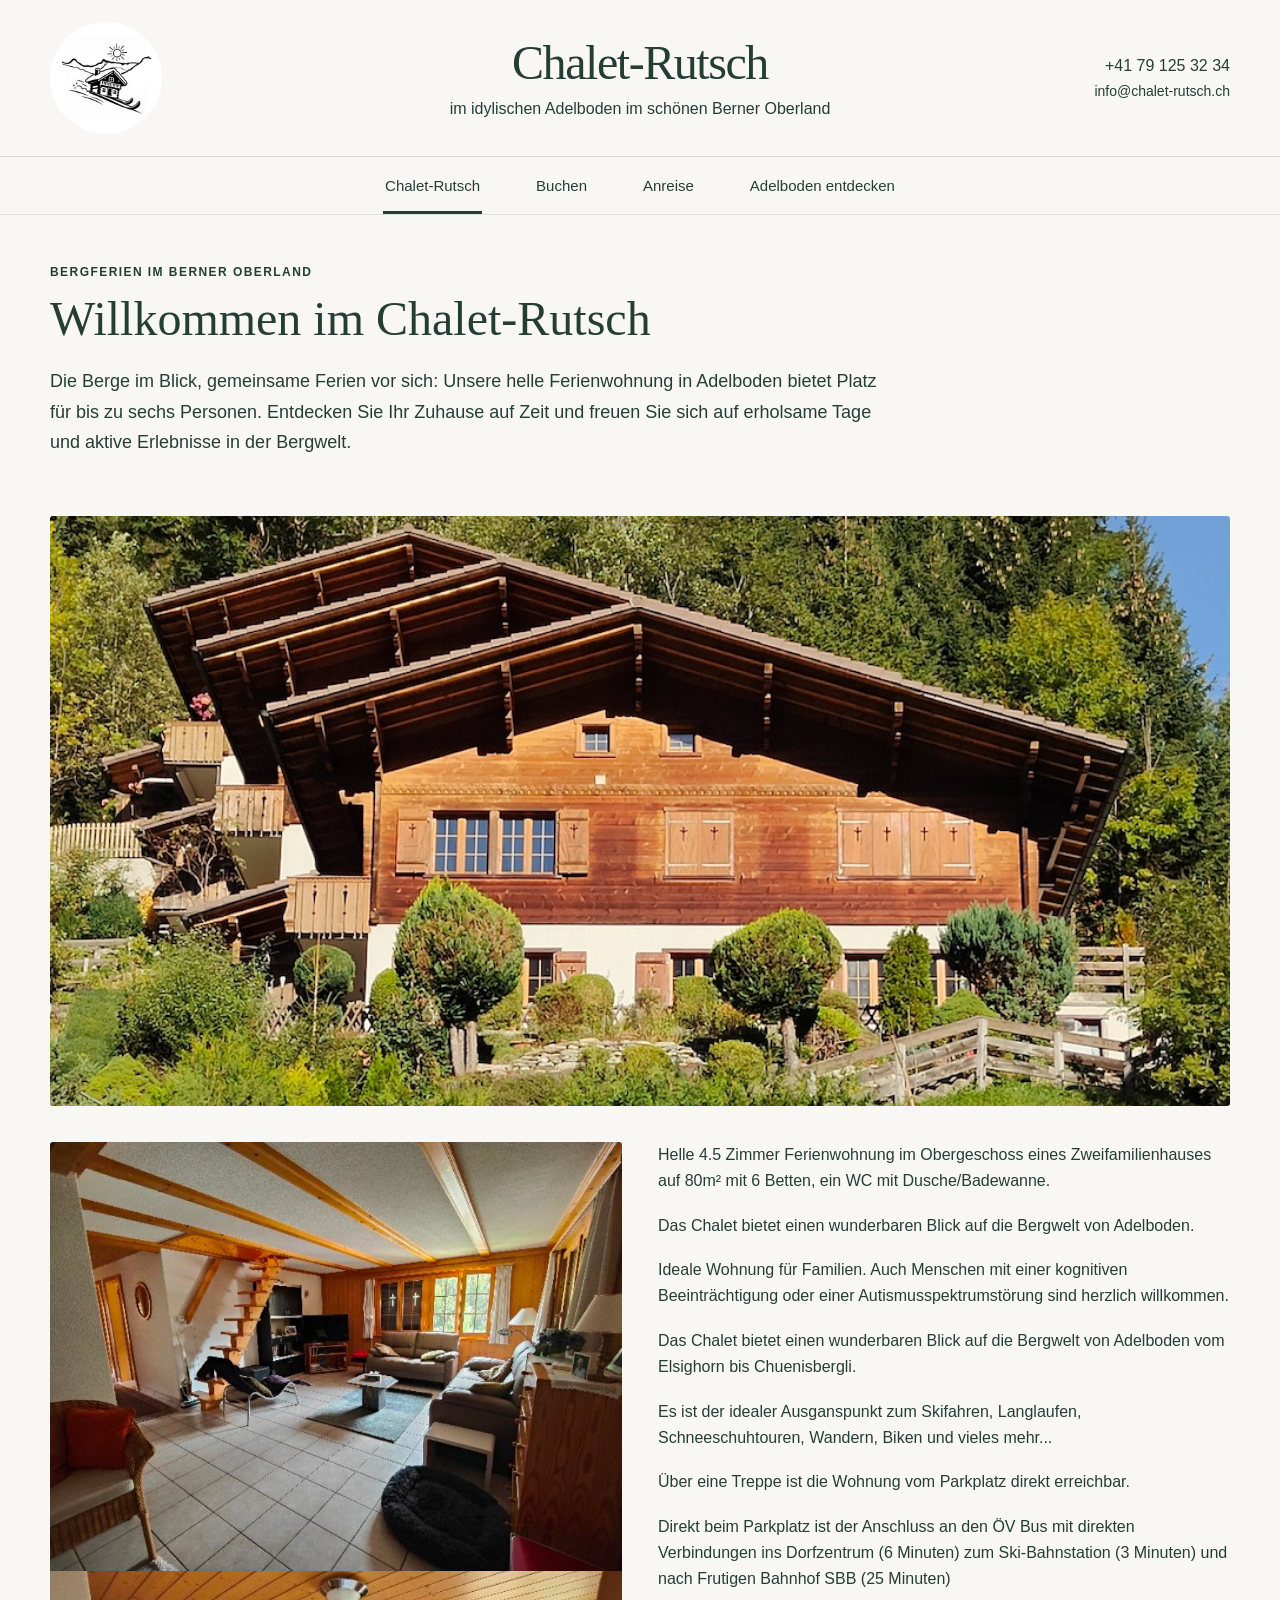
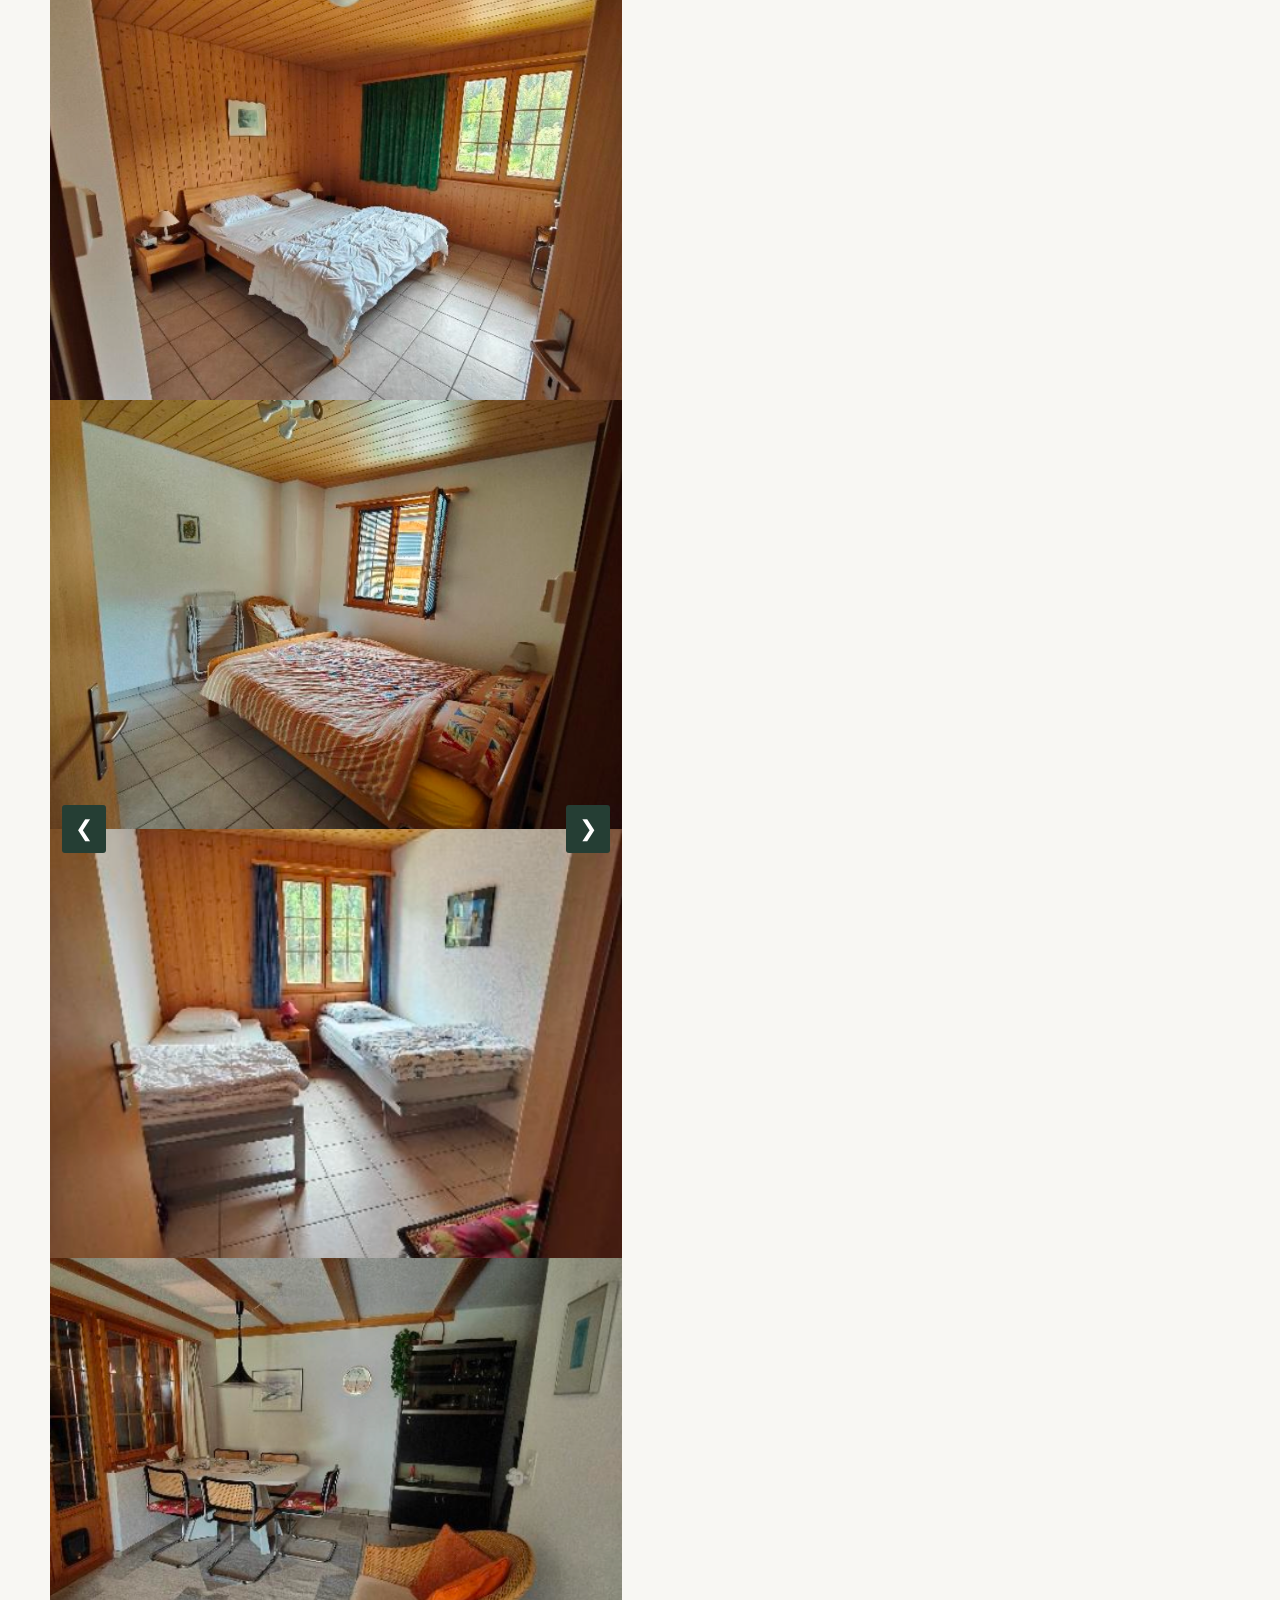
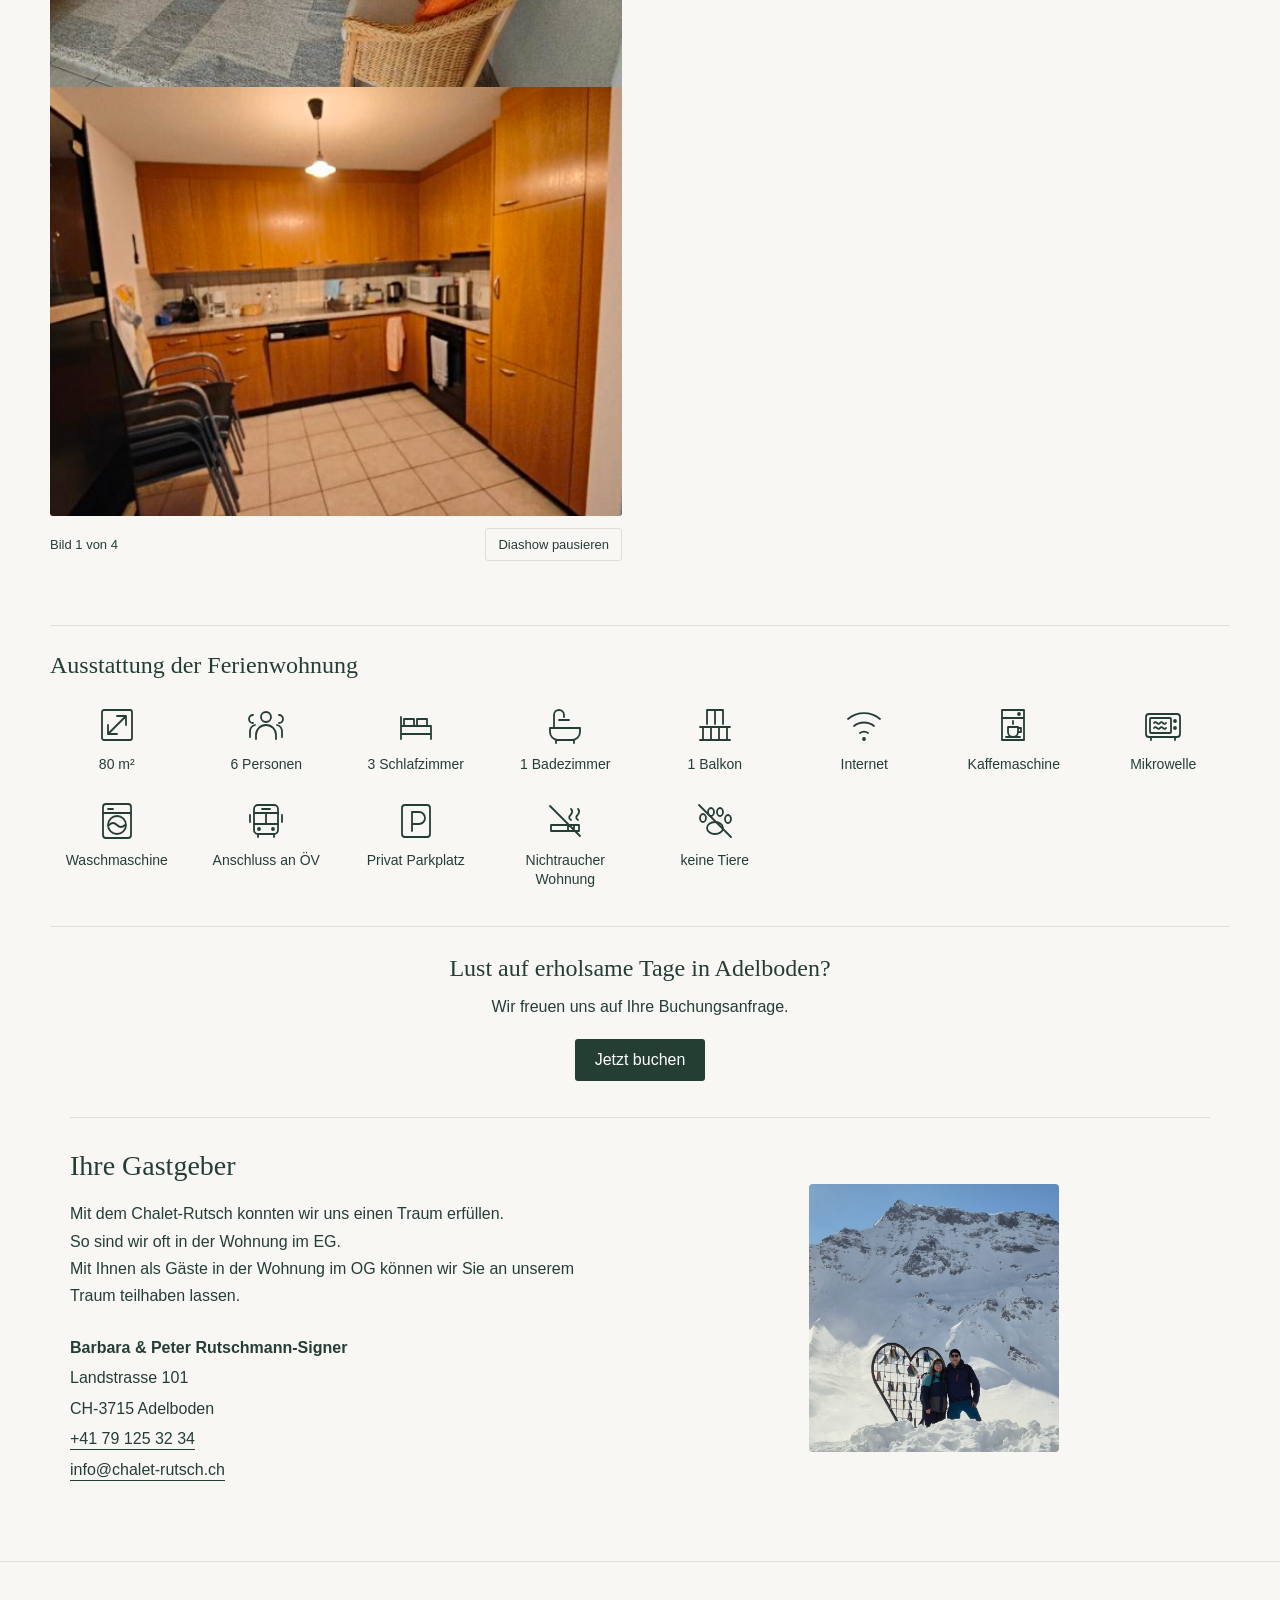
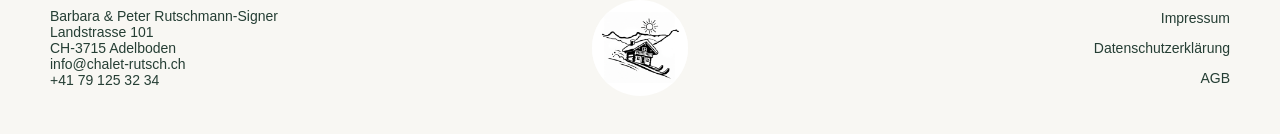
==== commit 433b7385: "update text and img" ====
--- a/index.html
+++ b/index.html
@@ -62,11 +62,13 @@
         </div>
       </div>
       <div class="chalet-description-group">
-        <p class="chalet-description">Helle 4.5 Zimmer Ferienwohnung im Obergeschoss auf 80m² mit 6 Betten, ein WC mit Dusche/Badewanne.</p>
+        <p class="chalet-description">Helle 4.5 Zimmer Ferienwohnung im Obergeschoss eines Zweifamilienhauses auf 80m² mit 6 Betten, ein WC mit Dusche/Badewanne.</p>
         <p class="chalet-description">Das Chalet bietet einen wunderbaren Blick auf die Bergwelt von Adelboden.</p>
+        <p class="chalet-description">Ideale Wohnung für Familien. Auch Menschen mit einer kognitiven Beeinträchtigung oder einer Autismusspektrumstörung sind herzlich willkommen.</p>
+        <p class="chalet-description">Das Chalet bietet einen wunderbaren Blick auf die Bergwelt von Adelboden vom Elsighorn bis Chuenisbergli.</p>
         <p class="chalet-description">Es ist der idealer Ausganspunkt zum Skifahren, Langlaufen, Schneeschuhtouren, Wandern, Biken und vieles mehr...</p>
         <p class="chalet-description">Über eine Treppe ist die Wohnung vom Parkplatz direkt erreichbar.</p>
-        <p class="chalet-description">Direkt beim Parkplatz ist der Anschluss an den ÖV BUS mit direkten Verbindungen ins Dorfzentrum (6 Minuten) zum Ski-Bahnstation (3 Minuten) und nach Frutigen Bahnhof SBB (25 Minuten)</p>
+        <p class="chalet-description">Direkt beim Parkplatz ist der Anschluss an den ÖV Bus mit direkten Verbindungen ins Dorfzentrum (6 Minuten) zum Ski-Bahnstation (3 Minuten) und nach Frutigen Bahnhof SBB (25 Minuten)</p>
       </div>
       <div>
       </div>
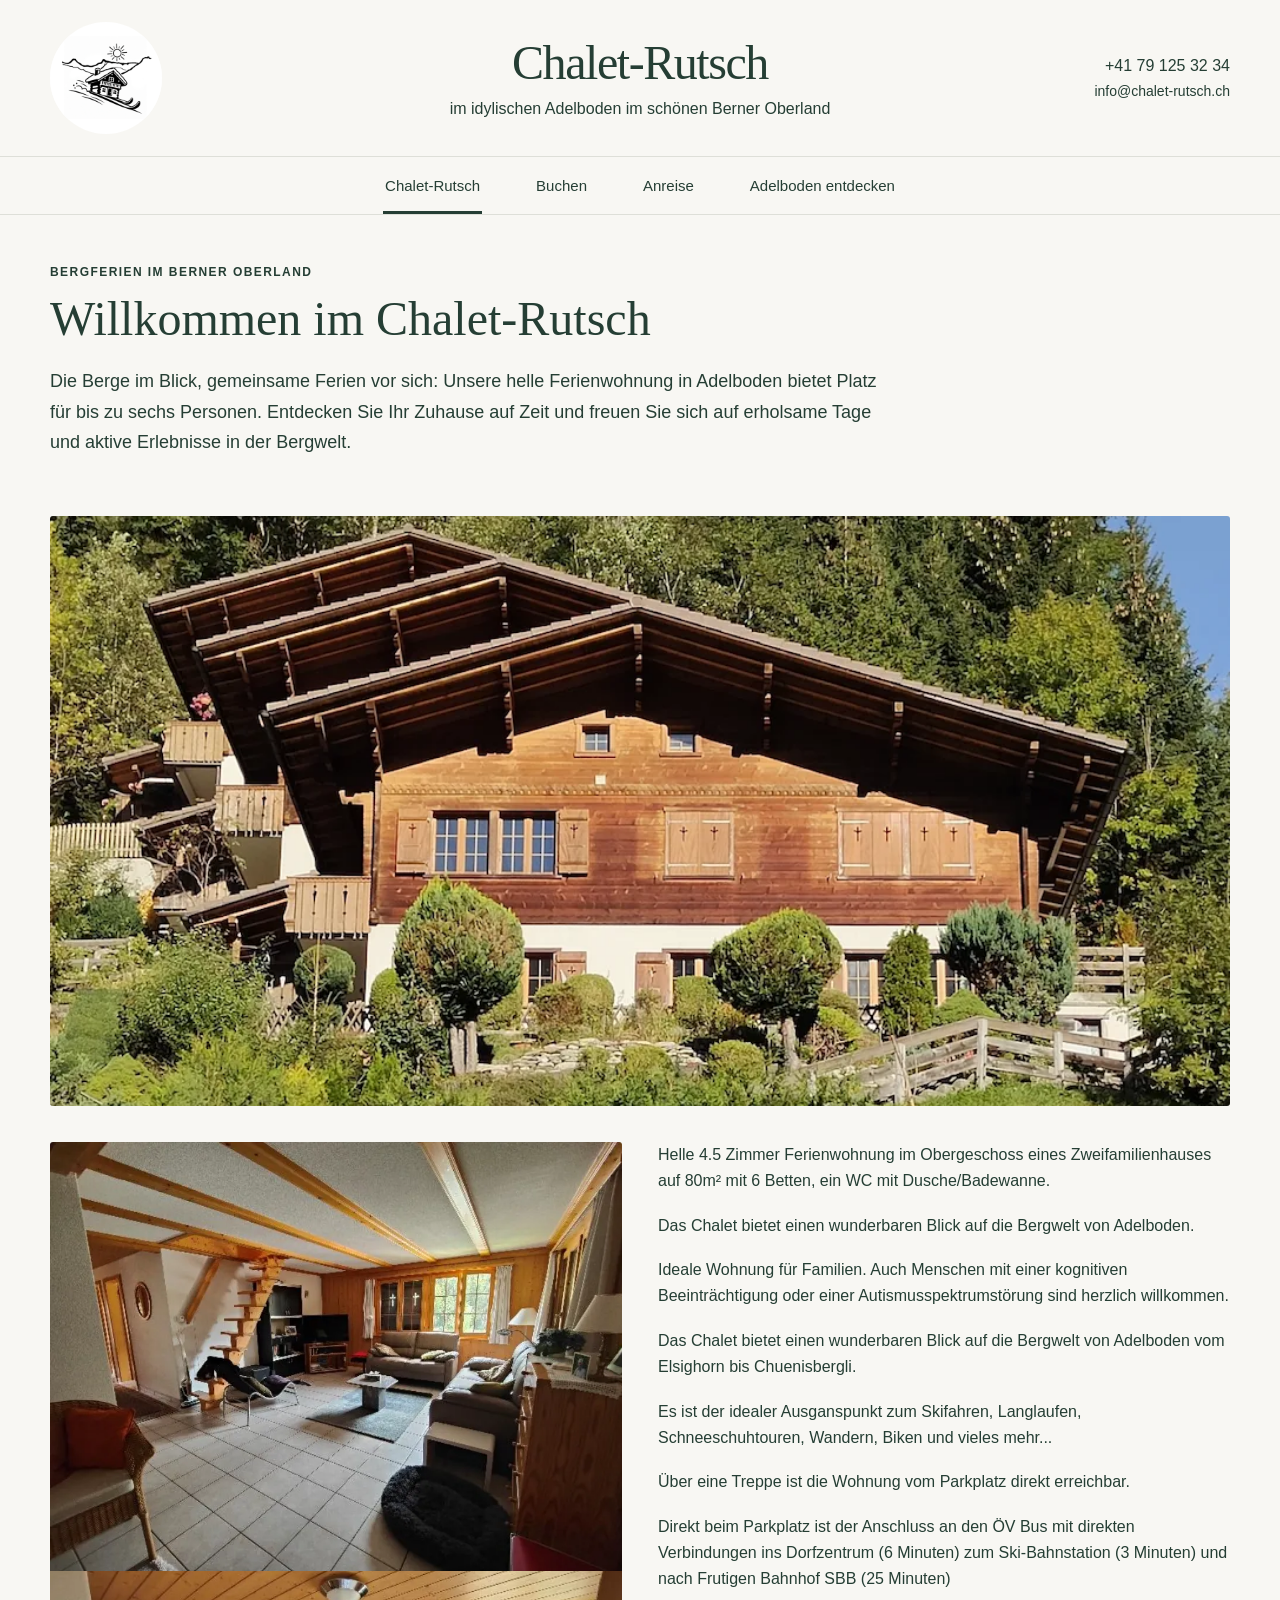
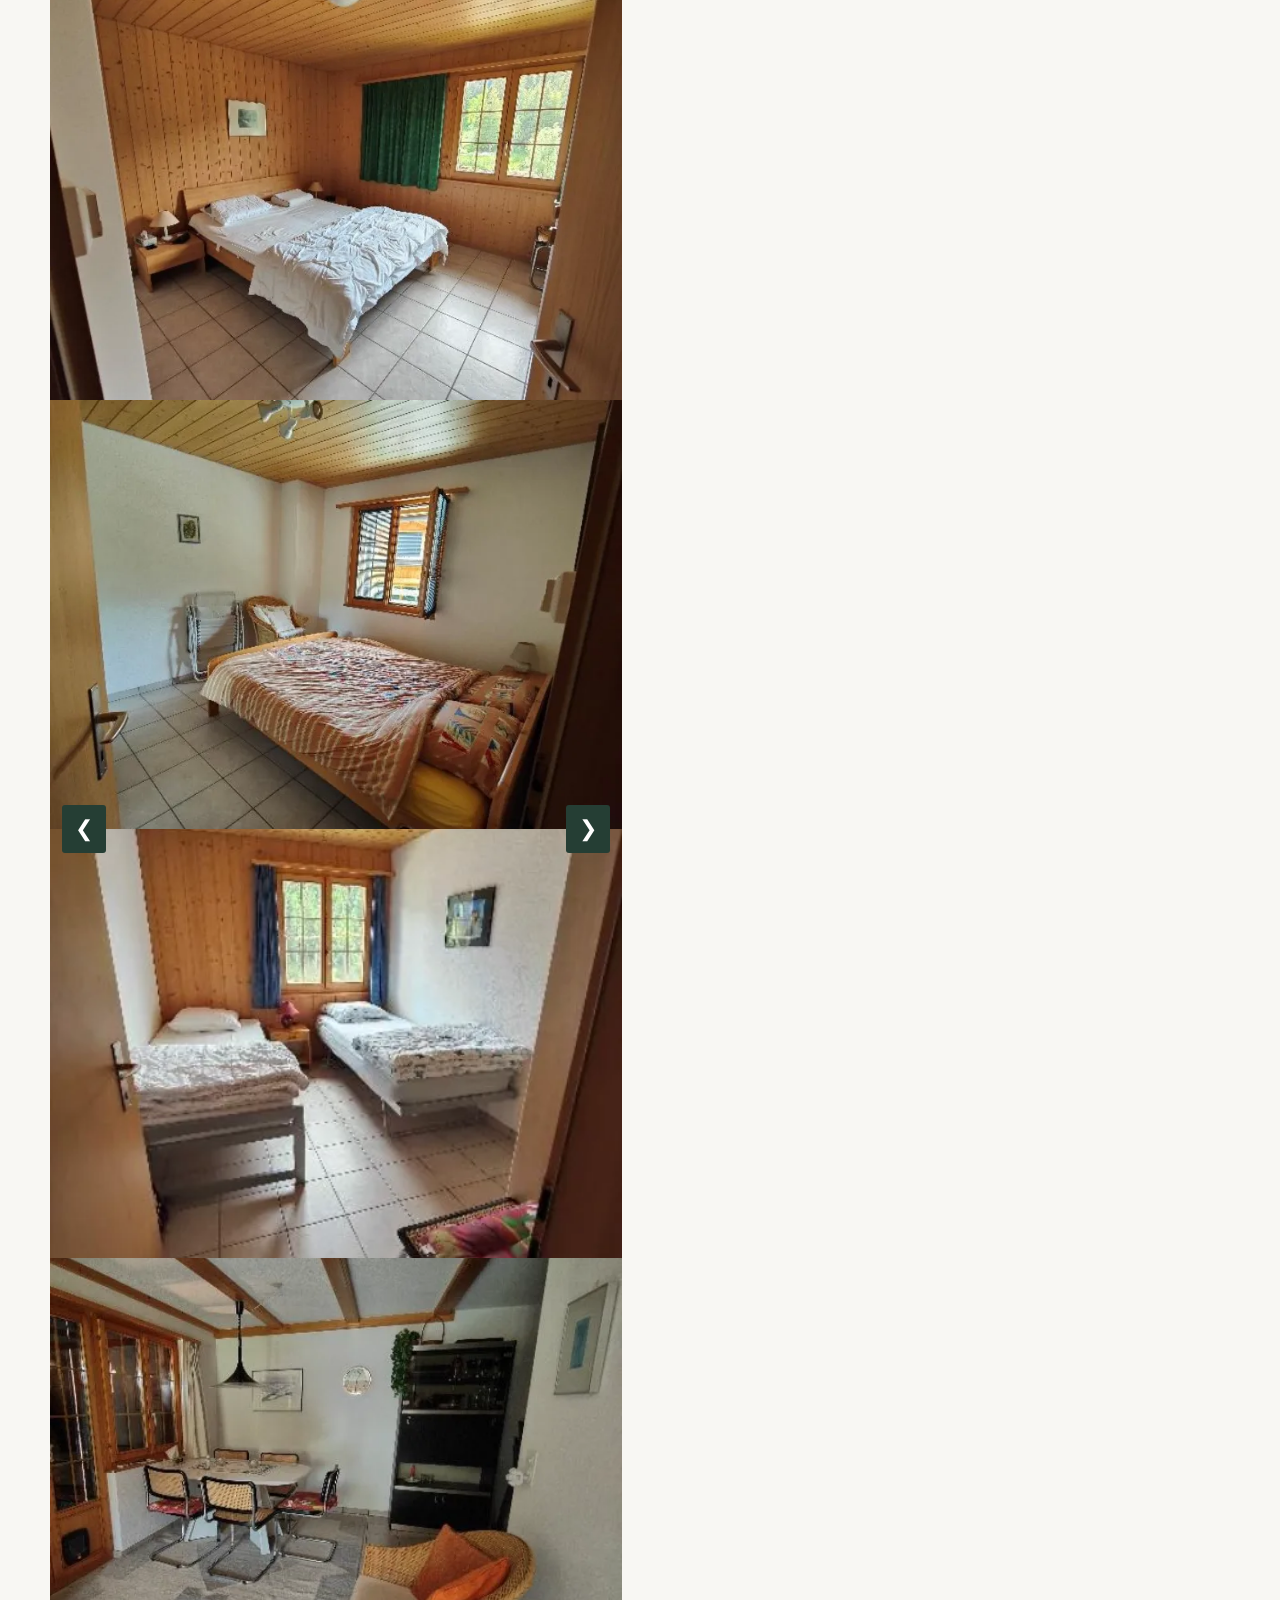
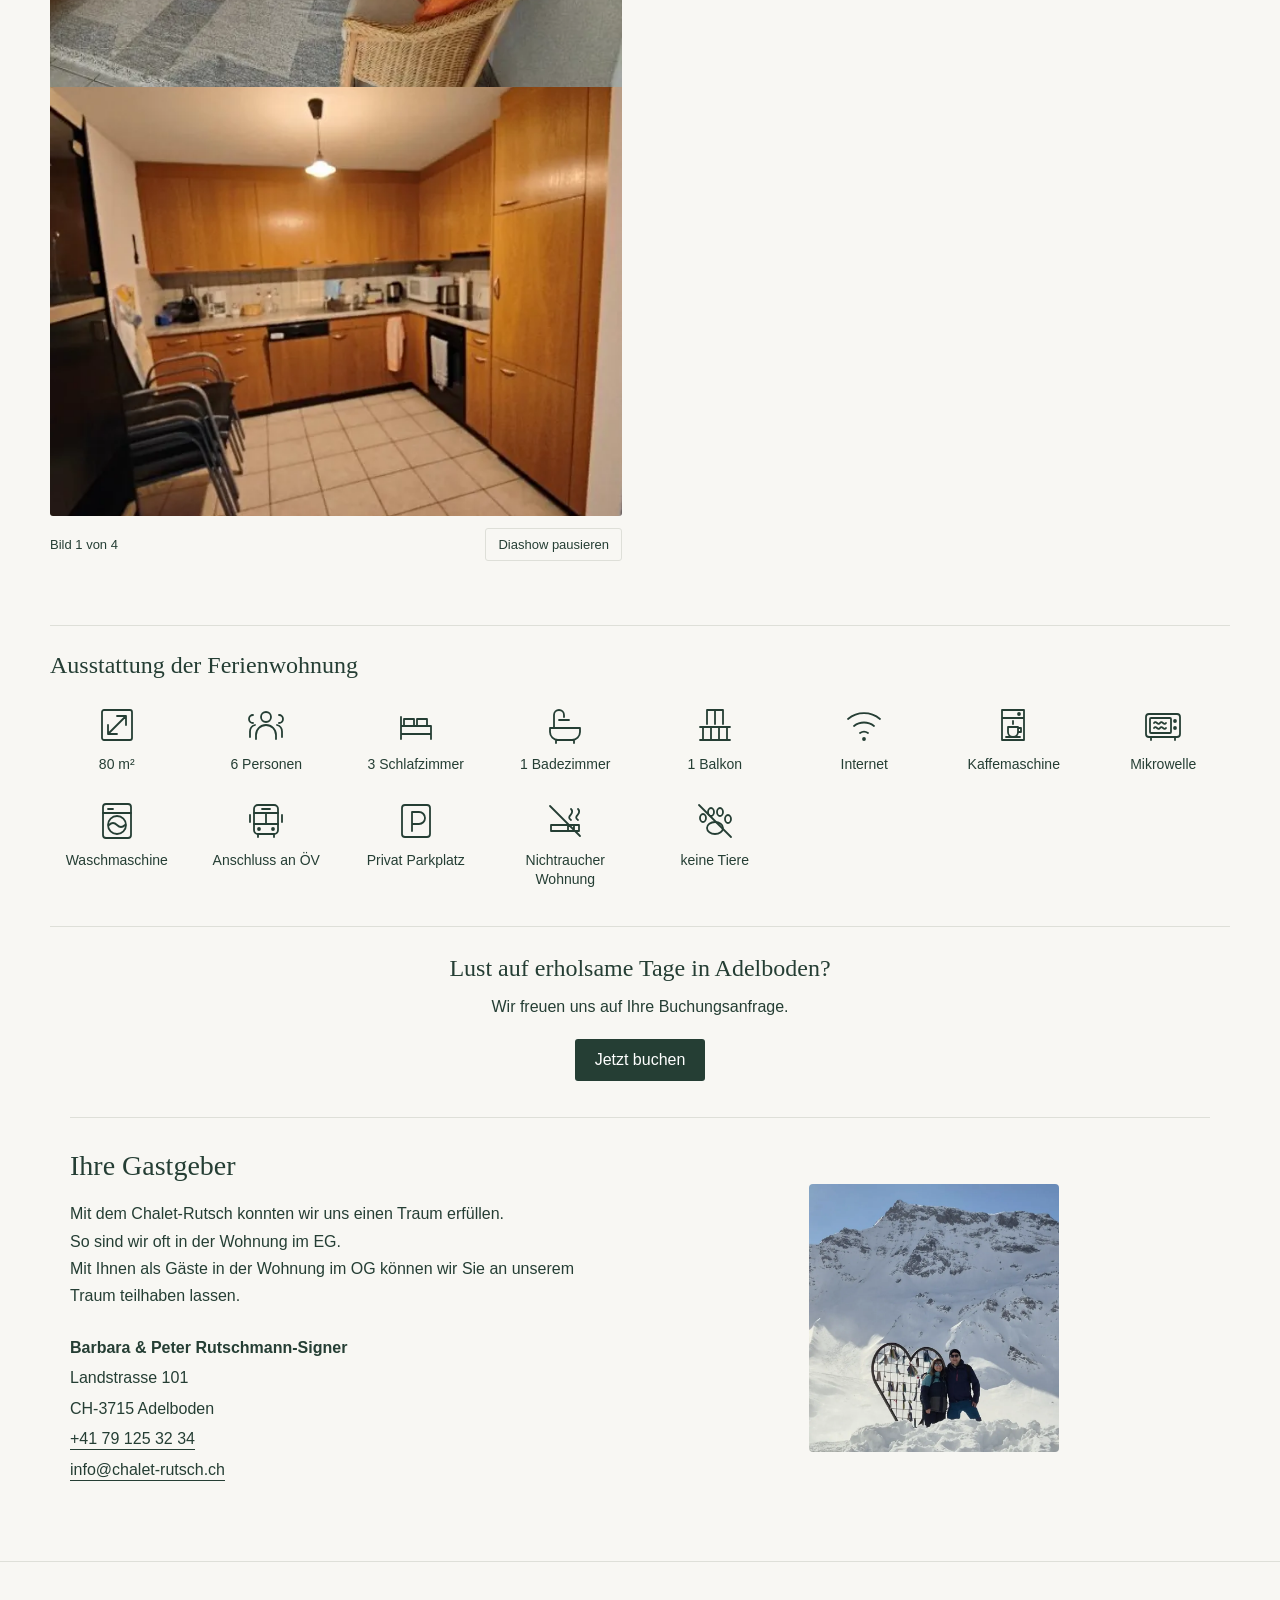
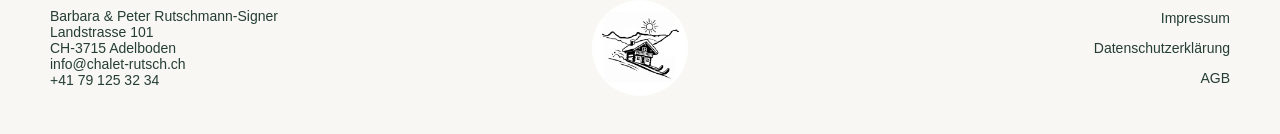
==== commit 8341289e: "reduce img size, fix map" ====
--- a/index.html
+++ b/index.html
@@ -5,7 +5,7 @@
   <meta name="viewport" content="width=device-width, initial-scale=1">
   <meta name="description" content="Chalet-Rutsch – Ihr Chalet in den Bergen. Informationen, Buchungsanfragen und Anreise.">
   <title>Chalet-Rutsch | Willkommen in den Bergen</title>
-  <link rel="icon" type="img/png" href="img/chaletrutschsignet.png">
+  <link rel="icon" type="img/png" href="img/chaletrutschsignet.webp">
   <link rel="stylesheet" href="css/style.css">
 </head>
 <body>
@@ -13,7 +13,7 @@
   <header>
     <div class="container header-top">
       <a class="logo-link" href="index.html" aria-label="Chalet-Rutsch – Startseite">
-        <img class="logo" src="img/chaletrutschsignet.png" alt="Chalet-Rutsch" width="112" height="112">
+        <img class="logo" src="img/chaletrutschsignet.webp" alt="Chalet-Rutsch" width="112" height="112">
       </a>
       <div class="header-title">
         <h1>Chalet-Rutsch</h1>
@@ -39,20 +39,19 @@
       <h2 id="home-title">Willkommen im Chalet-Rutsch</h2>
       <p>Die Berge im Blick, gemeinsame Ferien vor sich: Unsere helle Ferienwohnung in Adelboden bietet Platz für bis zu sechs Personen. Entdecken Sie Ihr Zuhause auf Zeit und freuen Sie sich auf erholsame Tage und aktive Erlebnisse in der Bergwelt.</p>
     </section>
-
     <figure>
-      <img class="hero-image" src="img/chaletrutsch.png" alt="Das Chalet-Rutsch" width="500">
+      <img class="hero-image" src="img/chaletrutsch.webp" alt="Das Chalet-Rutsch" width="500">
     </figure>
     <section class="chalet-overview" aria-label="Bilder und Beschreibung der Ferienwohnung">
       <div class="gallery" role="region" aria-roledescription="Karussell" aria-label="Bildergalerie Chalet-Rutsch">
         <!-- Die vier src-Werte später durch eigene Bildpfade ersetzen. -->
         <div class="gallery-stage">
-          <img class="gallery-image" src="img/wohnen.png" alt="Wohnen" width="900" height="675">
-          <img class="gallery-image" src="img/zimmer1.png" alt="Zimmer 1" width="900" height="675">
-          <img class="gallery-image" src="img/zimmer2.png" alt="Zimmer 2" width="900" height="675">
-          <img class="gallery-image" src="img/zimmer3.png" alt="Zimmer 3" width="900" height="675">
-          <img class="gallery-image" src="img/essen.png" alt="Essen" width="900" height="675">
-          <img class="gallery-image" src="img/kueche.png" alt="Küche" width="900" height="675">
+          <img class="gallery-image" src="img/wohnen.webp" alt="Wohnen" width="900" height="675">
+          <img class="gallery-image" src="img/zimmer1.webp" alt="Zimmer 1" width="900" height="675">
+          <img class="gallery-image" src="img/zimmer2.webp" alt="Zimmer 2" width="900" height="675">
+          <img class="gallery-image" src="img/zimmer3.webp" alt="Zimmer 3" width="900" height="675">
+          <img class="gallery-image" src="img/essen.webp" alt="Essen" width="900" height="675">
+          <img class="gallery-image" src="img/kueche.webp" alt="Küche" width="900" height="675">
           <button class="gallery-arrow gallery-prev" type="button" aria-label="Vorheriges Bild">&#10094;</button>
           <button class="gallery-arrow gallery-next" type="button" aria-label="Nächstes Bild">&#10095;</button>
         </div>
@@ -135,7 +134,7 @@
           </address>
         </div>
         <figure class="hosts-photo">
-          <img src="img/famrutsch.png" alt="Gastgeber Barbara und Peter Rutschmann-Signer" loading="lazy">
+          <img src="img/famrutsch.webp" alt="Gastgeber Barbara und Peter Rutschmann-Signer" loading="lazy">
         </figure>
       </div>
     </section>
@@ -147,7 +146,7 @@
         <a href="mailto:info@chalet-rutsch.ch">info@chalet-rutsch.ch</a><br>
         <a href="tel:+41791253234">+41 79 125 32 34</a></p>
       </address>
-      <a href="index.html" aria-label="Chalet-Rutsch – Startseite"><img class="logo footer-logo" src="img/chaletrutschsignet.png" alt="Signet Chalet-Rutsch" width="96" height="96" loading="lazy"></a>
+      <a href="index.html" aria-label="Chalet-Rutsch – Startseite"><img class="logo footer-logo" src="img/chaletrutschsignet.webp" alt="Signet Chalet-Rutsch" width="96" height="96" loading="lazy"></a>
       <nav class="legal" aria-label="Rechtliche Informationen">
         <a href="impressum.html">Impressum</a>
         <a href="datenschutz.html">Datenschutzerklärung</a>
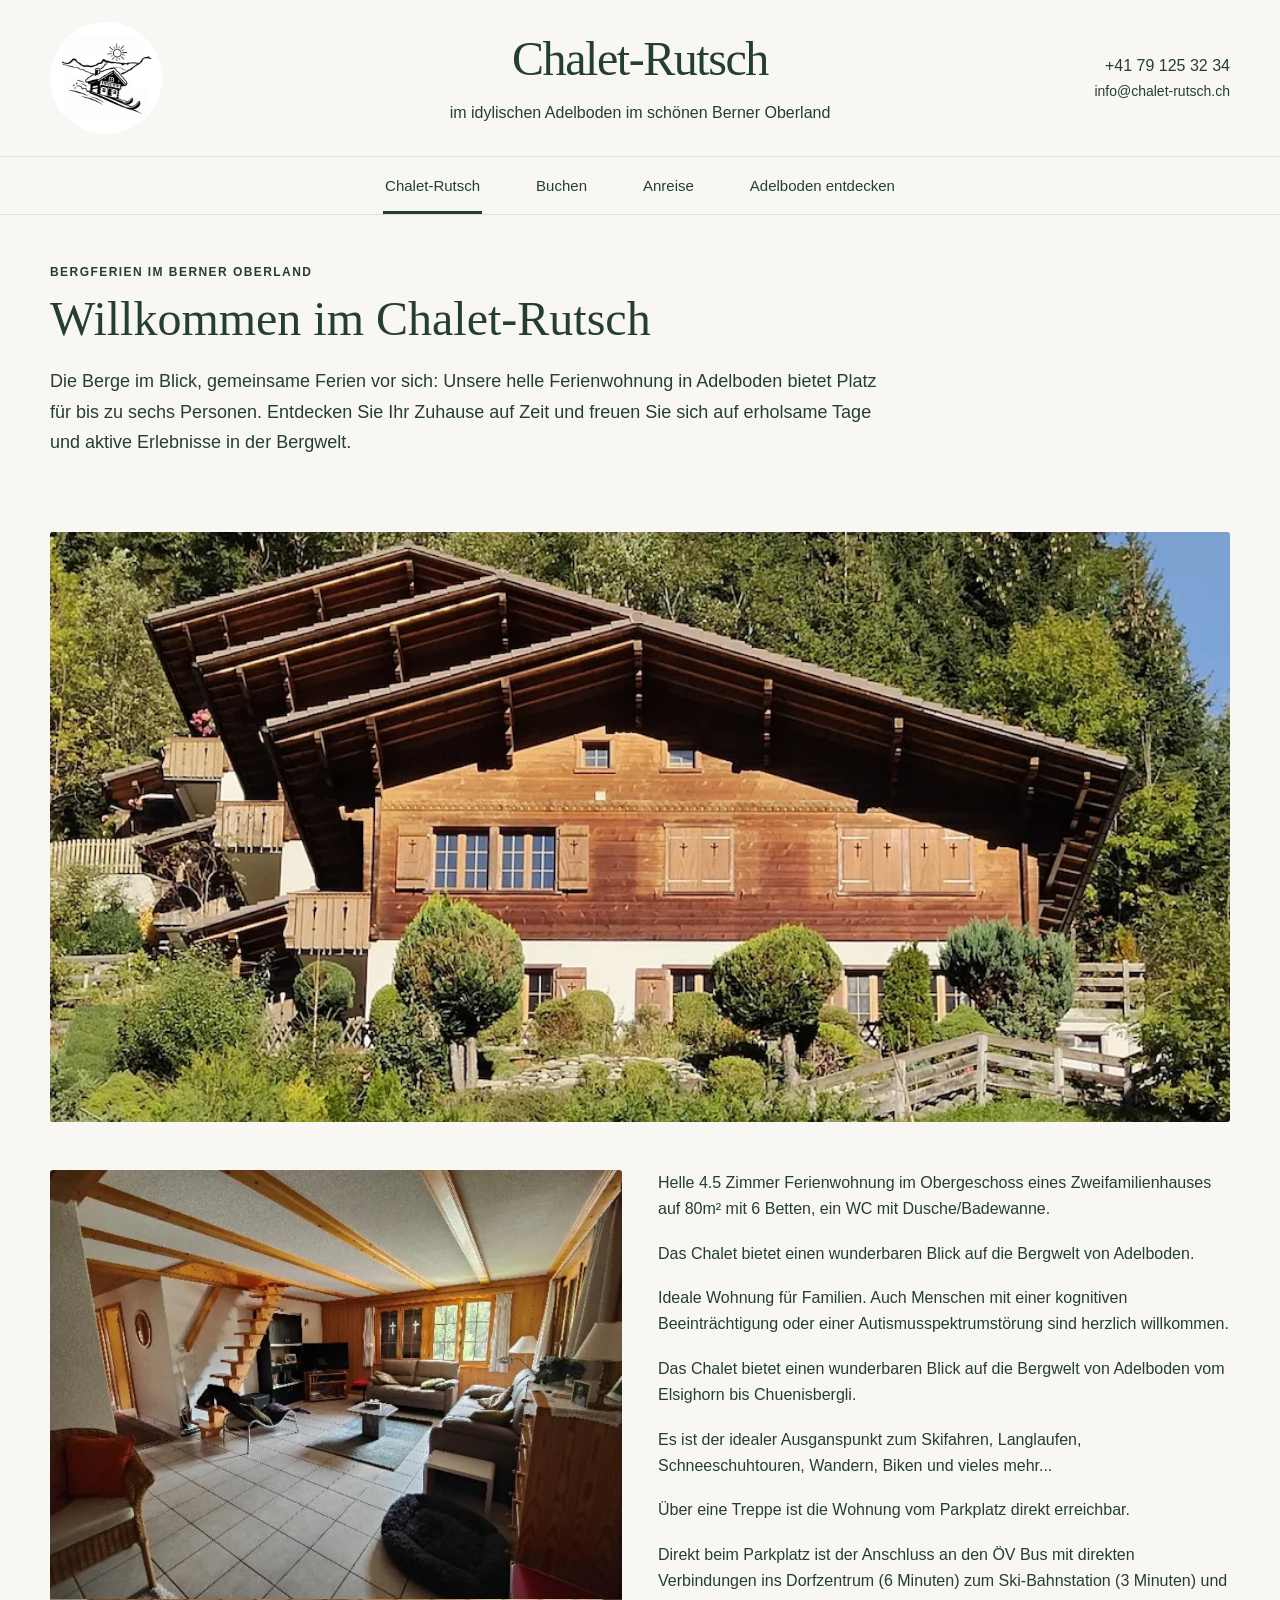
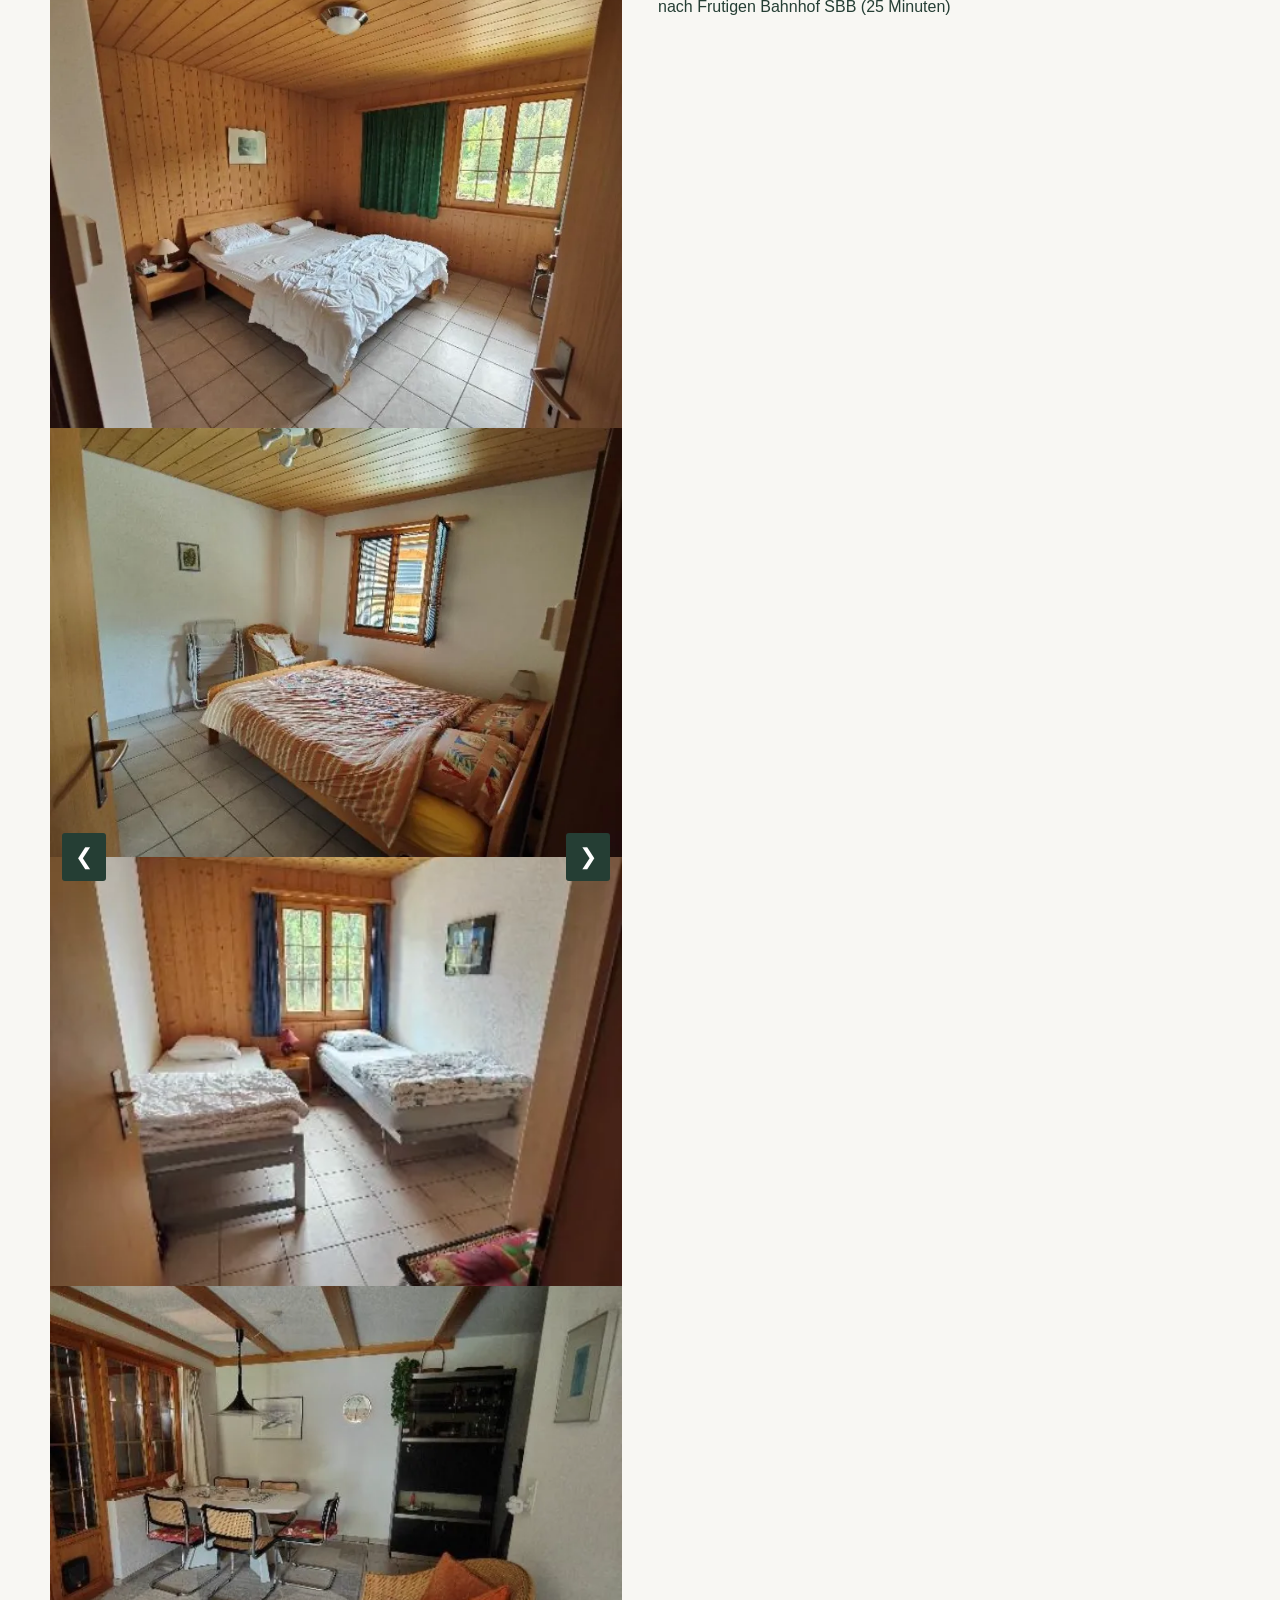
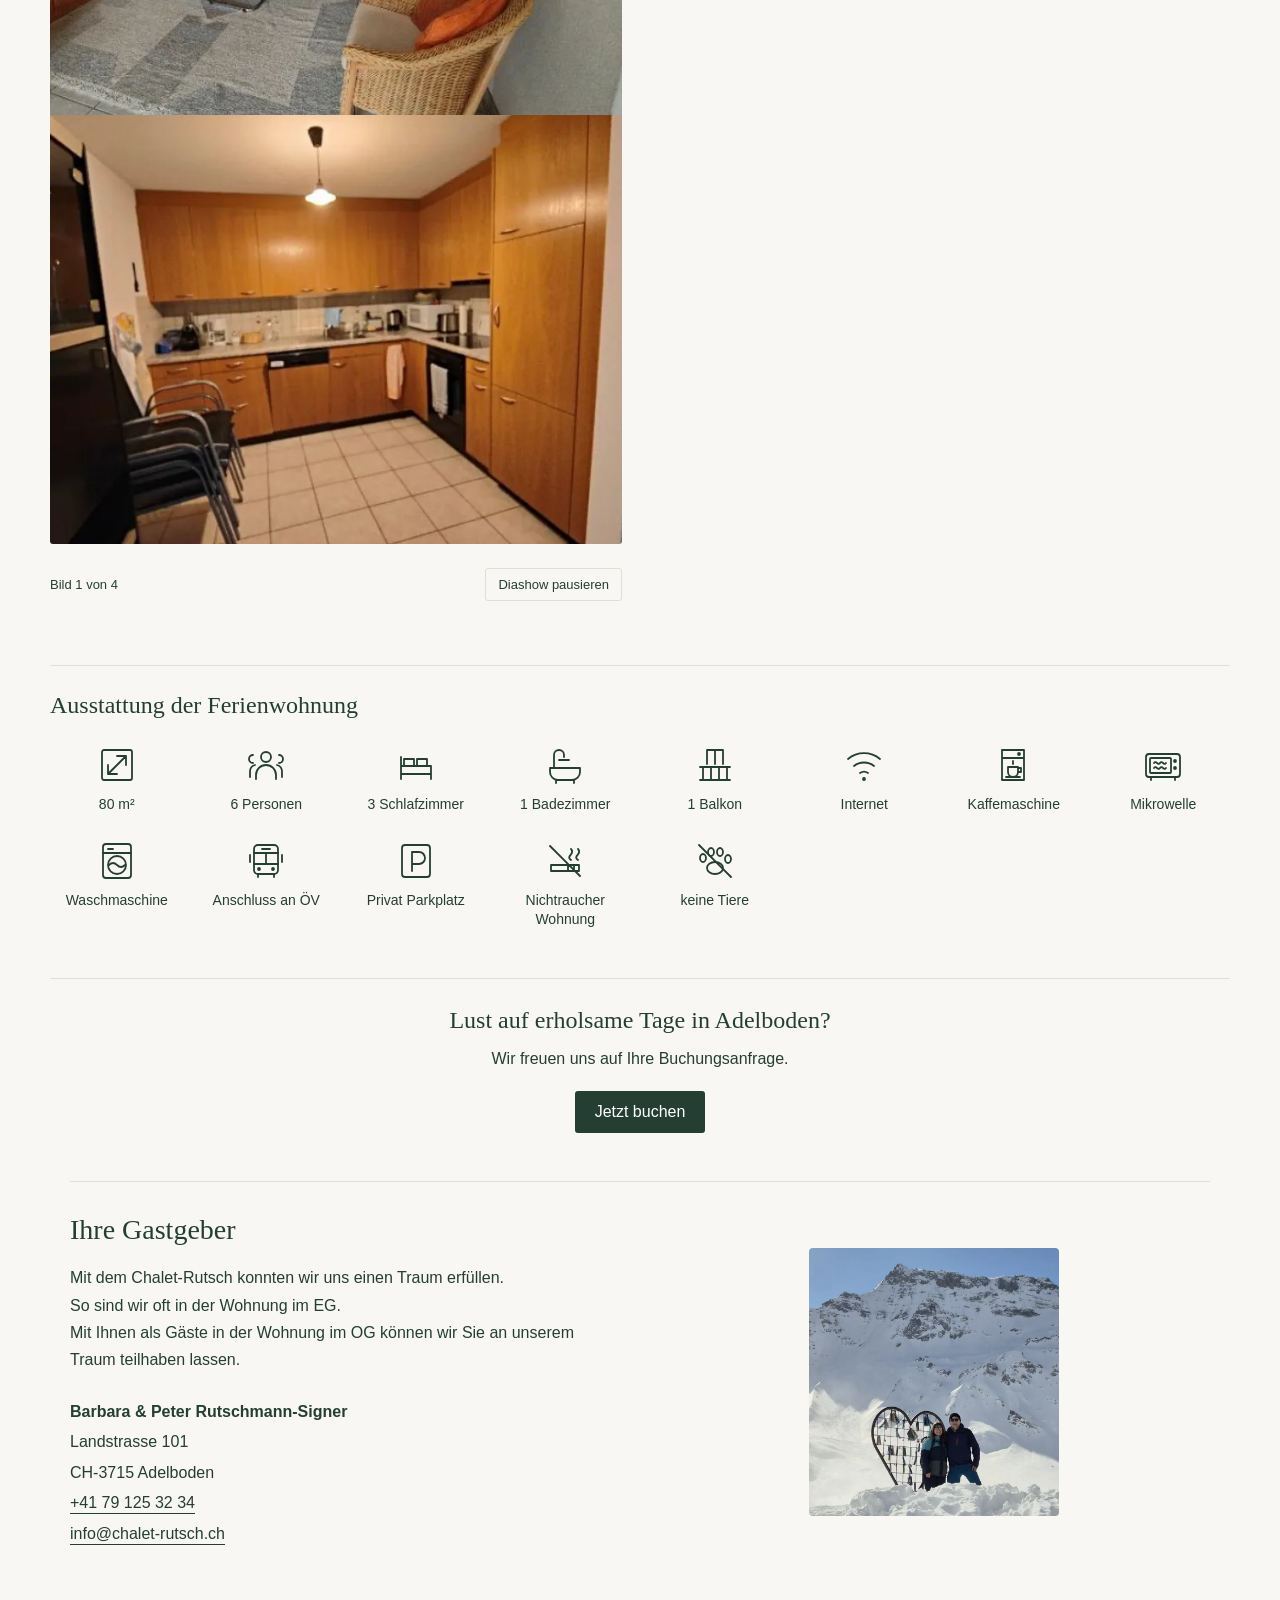
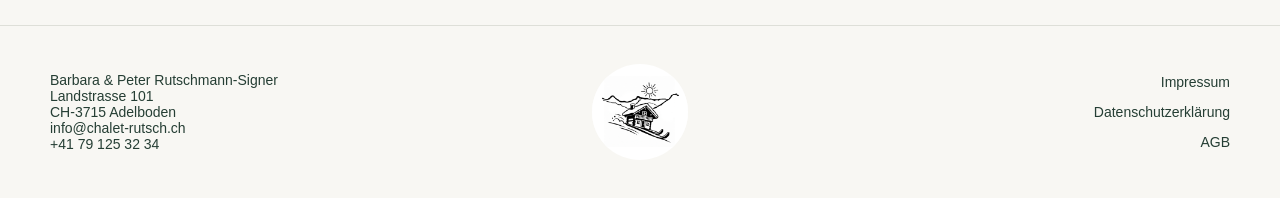
==== commit 979fc894: "Rename HTML pages to English filenames - agb.html → terms.html - buchen.html → booking.html - datens" ====
--- a/index.html
+++ b/index.html
@@ -9,11 +9,13 @@
   <link rel="stylesheet" href="css/style.css">
 </head>
 <body>
+  </div>
+
   <a class="skip-link" href="#inhalt">Zum Inhalt</a>
   <header>
     <div class="container header-top">
       <a class="logo-link" href="index.html" aria-label="Chalet-Rutsch – Startseite">
-        <img class="logo" src="img/chaletrutschsignet.webp" alt="Chalet-Rutsch" width="112" height="112">
+        <img class="logo" src="img/chaletrutschsignet.webp" alt="Chalet-Rutsch">
       </a>
       <div class="header-title">
         <h1>Chalet-Rutsch</h1>
@@ -27,7 +29,7 @@
     <nav class="main-nav" aria-label="Hauptnavigation">
       <ul class="container">
         <li><a href="index.html" aria-current="page">Chalet-Rutsch</a></li>
-        <li><a href="buchen.html">Buchen</a></li>
+        <li><a href="booking.html">Buchen</a></li>
         <li><a href="directions.html">Anreise</a></li>
         <li><a href="explore.html">Adelboden entdecken</a></li>
       </ul>
@@ -40,7 +42,7 @@
       <p>Die Berge im Blick, gemeinsame Ferien vor sich: Unsere helle Ferienwohnung in Adelboden bietet Platz für bis zu sechs Personen. Entdecken Sie Ihr Zuhause auf Zeit und freuen Sie sich auf erholsame Tage und aktive Erlebnisse in der Bergwelt.</p>
     </section>
     <figure>
-      <img class="hero-image" src="img/chaletrutsch.webp" alt="Das Chalet-Rutsch" width="500">
+      <img class="hero-image" src="img/chaletrutsch.webp" alt="Das Chalet-Rutsch">
     </figure>
     <section class="chalet-overview" aria-label="Bilder und Beschreibung der Ferienwohnung">
       <div class="gallery" role="region" aria-roledescription="Karussell" aria-label="Bildergalerie Chalet-Rutsch">
@@ -119,7 +121,7 @@
     <section class="booking-invitation" aria-labelledby="booking-title">
       <h2 id="booking-title">Lust auf erholsame Tage in Adelboden?</h2>
       <p>Wir freuen uns auf Ihre Buchungsanfrage.</p>
-      <a class="booking-link" href="buchen.html">Jetzt buchen</a>
+      <a class="booking-link" href="booking.html">Jetzt buchen</a>
 
       <div class="hosts-introduction">
         <div class="hosts-description">
@@ -148,9 +150,9 @@
       </address>
       <a href="index.html" aria-label="Chalet-Rutsch – Startseite"><img class="logo footer-logo" src="img/chaletrutschsignet.webp" alt="Signet Chalet-Rutsch" width="96" height="96" loading="lazy"></a>
       <nav class="legal" aria-label="Rechtliche Informationen">
-        <a href="impressum.html">Impressum</a>
-        <a href="datenschutz.html">Datenschutzerklärung</a>
-        <a href="agb.html">AGB</a>
+        <a href="legalnotice.html">Impressum</a>
+        <a href="privacy.html">Datenschutzerklärung</a>
+        <a href="terms.html">AGB</a>
       </nav>
     </div>
   </footer>
--- a/css/style.css
+++ b/css/style.css
@@ -1,7 +1,80 @@
 :root {
+  /* Primary Colors */
   --ink: #253e34;
   --paper: #f8f7f3;
   --line: #dedfd8;
+  
+  /* Accent Colors */
+  --accent-primary: #62765d;
+  --accent-hover: #4f6248;
+  --accent-focus: #3d4a35;
+  
+  /* Neutral Browns */
+  --brown-light: #8a6942;
+  --brown-medium: #8a774a;
+  --brown-dark: #9a762b;
+  
+  /* Teal/Green Shades */
+  --teal-dark: #405e4e;
+  
+  /* Background Colors */
+  --bg-light: #e9ede7;
+  --bg-cream: #fff4d6;
+  --bg-pale: #fffefa;
+  --bg-beige: #eeeadd;
+  --bg-off-white: #f2f3ee;
+  --bg-soft-gray: #eeeee7;
+  --bg-pale-green: #dfe8dc;
+  
+  /* Spacing */
+  --spacing-xs: 0.25rem;
+  --spacing-sm: 0.5rem;
+  --spacing-md: 1rem;
+  --spacing-lg: 1.5rem;
+  --spacing-xl: 2rem;
+  --spacing-xxl: 2.5rem;
+  --spacing-xxxl: 3rem;
+  --spacing-4xl: 3.5rem;
+  
+  /* Common Margin/Padding Shortcuts */
+  --margin-bottom-sm: 0 0 12px;
+  --margin-bottom-md: 0 0 16px;
+  --margin-bottom-lg: 0 0 18px;
+  --margin-bottom-xl: 0 0 20px;
+  --margin-bottom-2xl: 0 0 24px;
+  --padding-container: 24px;
+  --padding-compact: 20px;
+  --padding-loose: 28px;
+  
+  /* Border Radius */
+  --radius-sm: 3px;
+  --radius-md: 4px;
+  --radius-lg: 5px;
+  --radius-xl: 6px;
+  --radius-full: 50%;
+  
+  /* Font Sizes */
+  --font-size-xs: 12px;
+  --font-size-sm: 13px;
+  --font-size-base: 14px;
+  --font-size-md: 15px;
+  --font-size-lg: 16px;
+  --font-size-xl: 19px;
+  --font-size-2xl: 22px;
+  --font-size-3xl: 24px;
+  --font-size-4xl: 26px;
+  --font-size-5xl: 28px;
+  --font-size-6xl: 30px;
+  
+  /* Line Heights */
+  --line-height-tight: 1.3;
+  --line-height-normal: 1.4;
+  --line-height-relaxed: 1.5;
+  --line-height-loose: 1.6;
+  --line-height-looser: 1.65;
+  --line-height-loosest: 1.7;
+  --line-height-extra-loose: 1.75;
+  --line-height-extreme: 1.9;
 }
 
 * {
@@ -21,11 +94,11 @@
 }
 
 a:hover {
-  color: #62765d;
+  color: var(--accent-primary);
 }
 
 a:focus-visible {
-  outline: 3px solid #8a6942;
+  outline: 3px solid var(--brown-light);
   outline-offset: 6px;
 }
 
@@ -64,7 +137,7 @@
   display: block;
   width: 112px;
   height: 112px;
-  border-radius: 50%;
+  border-radius: var(--radius-full);
   background: white;
   object-fit: contain;
 }
@@ -82,14 +155,14 @@
 }
 
 .header-subtitle {
-  margin: 8px 0 0;
-  font-size: 16px;
-  line-height: 1.4;
+  margin: var(--spacing-md) 0 0;
+  font-size: var(--font-size-lg);
+  line-height: var(--line-height-normal);
 }
 
 .header-phone {
   justify-self: end;
-  font-size: 16px;
+  font-size: var(--font-size-lg);
   text-decoration: none;
   white-space: nowrap;
 }
@@ -104,7 +177,7 @@
 }
 
 .header-email {
-  font-size: 14px;
+  font-size: var(--font-size-base);
   text-decoration: none;
   overflow-wrap: anywhere;
 }
@@ -130,7 +203,7 @@
   display: block;
   padding: 20px 2px 17px;
   border-bottom: 3px solid transparent;
-  font-size: 15px;
+  font-size: var(--font-size-md);
   text-decoration: none;
 }
 
@@ -150,7 +223,7 @@
   display: block;
   width: 100%;
   aspect-ratio: 2 / 1;
-  border-radius: 3px;
+  border-radius: var(--radius-sm);
   object-fit: cover;
 }
 
@@ -171,7 +244,7 @@
   display: flex;
   flex-direction: column;
   gap: 14px;
-  font-size: 14px;
+  font-size: var(--font-size-base);
   font-style: normal;
 }
 
@@ -201,13 +274,13 @@
   grid-template-columns: minmax(0, 1fr) minmax(0, 1fr);
   align-items: start;
   gap: 36px;
-  margin-top: 36px;
+  margin-top: var(--spacing-xxxl);
 }
 
 .chalet-description {
-  margin: 0 0 18px;
-  font-size: 16px;
-  line-height: 1.65;
+  margin: var(--margin-bottom-lg);
+  font-size: var(--font-size-lg);
+  line-height: var(--line-height-looser);
 }
 
 .chalet-description:last-child {
@@ -221,7 +294,7 @@
 .gallery-stage {
   position: relative;
   overflow: hidden;
-  border-radius: 3px;
+  border-radius: var(--radius-sm);
 }
 
 .gallery-image {
@@ -242,7 +315,7 @@
 }
 
 .gallery button:focus-visible {
-  outline: 3px solid #8a6942;
+  outline: 3px solid var(--brown-light);
   outline-offset: 4px;
 }
 
@@ -253,14 +326,14 @@
   height: 48px;
   transform: translateY(-50%);
   border: 0;
-  border-radius: 3px;
+  border-radius: var(--radius-sm);
   background: #253e34;
   color: white;
   font-size: 22px !important;
 }
 
 .gallery-arrow:hover {
-  background: #405e4e;
+  background: var(--teal-dark);
 }
 
 .gallery-prev {
@@ -276,14 +349,14 @@
   justify-content: space-between;
   align-items: center;
   gap: 12px;
-  margin-top: 12px;
-  font-size: 13px;
+  margin-top: var(--spacing-lg);
+  font-size: var(--font-size-sm);
 }
 
 .gallery-pause {
   padding: 8px 12px;
   border: 1px solid var(--line);
-  border-radius: 3px;
+  border-radius: var(--radius-sm);
   background: transparent;
   color: var(--ink);
 }
@@ -295,11 +368,11 @@
 }
 
 .amenities h2 {
-  margin: 0 0 24px;
+  margin: var(--margin-bottom-2xl);
   font-family: Georgia, 'Times New Roman', serif;
-  font-size: 24px;
+  font-size: var(--font-size-3xl);
   font-weight: normal;
-  line-height: 1.3;
+  line-height: var(--line-height-tight);
 }
 
 .amenities-list {
@@ -317,8 +390,8 @@
   align-items: center;
   gap: 10px;
   overflow-wrap: anywhere;
-  font-size: 14px;
-  line-height: 1.4;
+  font-size: var(--font-size-base);
+  line-height: var(--line-height-normal);
   text-align: center;
 }
 
@@ -327,35 +400,35 @@
 }
 
 .booking-invitation {
-  margin-top: 36px;
+  margin-top: var(--spacing-xxxl);
   padding: 28px 20px;
   border-top: 1px solid var(--line);
   text-align: center;
 }
 
 .booking-invitation h2 {
-  margin: 0 0 12px;
+  margin: var(--margin-bottom-sm);
   font-family: Georgia, 'Times New Roman', serif;
-  font-size: 24px;
+  font-size: var(--font-size-3xl);
   font-weight: normal;
 }
 
 .booking-invitation p {
-  margin: 0 0 20px;
-  line-height: 1.6;
+  margin: var(--margin-bottom-xl);
+  line-height: var(--line-height-loose);
 }
 
 .booking-link {
   display: inline-block;
   padding: 12px 20px;
-  border-radius: 3px;
+  border-radius: var(--radius-sm);
   background: var(--ink);
   color: white;
   text-decoration: none;
 }
 
 .booking-link:hover {
-  background: #62765d;
+  background: var(--accent-primary);
   color: white;
 }
 
@@ -364,25 +437,25 @@
   grid-template-columns: minmax(0, 1fr) minmax(0, 1fr);
   align-items: center;
   gap: 36px;
-  margin-top: 36px;
+  margin-top: var(--spacing-xxxl);
   padding-top: 32px;
   border-top: 1px solid var(--line);
   text-align: left;
 }
 
 .hosts-description h3 {
-  margin: 0 0 18px;
+  margin: var(--margin-bottom-lg);
   font: normal 28px Georgia, 'Times New Roman', serif;
 }
 
 .hosts-description p {
-  margin: 0 0 24px;
-  line-height: 1.7;
+  margin: var(--margin-bottom-2xl);
+  line-height: var(--line-height-loosest);
 }
 
 .hosts-contact {
   font-style: normal;
-  line-height: 1.9;
+  line-height: var(--line-height-extreme);
   overflow-wrap: anywhere;
 }
 
@@ -398,20 +471,20 @@
   height: auto;
   aspect-ratio: auto;
   margin-inline: auto;
-  border-radius: 4px;
+  border-radius: var(--radius-md);
 }
 
 .home-intro {
   max-width: 850px;
-  margin-bottom: 24px;
+  margin-bottom: var(--spacing-xxl);
   padding-block: 14px 16px;
 }
 
 .home-eyebrow,
 .directions-eyebrow,
 .explore-eyebrow {
-  margin: 0 0 12px;
-  font-size: 12px;
+  margin: var(--margin-bottom-sm);
+  font-size: var(--font-size-xs);
   font-weight: bold;
   letter-spacing: .12em;
   text-transform: uppercase;
@@ -426,15 +499,15 @@
 
 .home-intro h2,
 .explore-intro h2 {
-  margin: 0 0 20px;
+  margin: var(--margin-bottom-xl);
   font-size: clamp(32px, 5vw, 48px);
 }
 
 .home-intro p:not(.home-eyebrow),
 .explore-intro p:not(.explore-eyebrow),
 .directions-intro p:not(.directions-eyebrow) {
-  font-size: 18px;
-  line-height: 1.7;
+  font-size: 18px; /* unique */
+  line-height: var(--line-height-loosest);
 }
 
 .explore-intro {
@@ -445,23 +518,23 @@
 .explore-section {
   padding-block: 36px;
   border-top: 1px solid var(--line);
-  scroll-margin-top: 24px;
+  scroll-margin-top: var(--spacing-xxl);
 }
 
 .explore-section h2 {
   margin: 0 0 28px;
-  font-size: 30px;
+  font-size: var(--font-size-6xl);
 }
 
 .explore-section h3 {
-  margin: 0 0 12px;
+  margin: var(--margin-bottom-sm);
   font-family: Georgia, 'Times New Roman', serif;
-  font-size: 24px;
+  font-size: var(--font-size-3xl);
   font-weight: normal;
 }
 
 .explore-section p {
-  line-height: 1.7;
+  line-height: var(--line-height-loosest);
 }
 
 .explore-shortcuts {
@@ -469,7 +542,7 @@
   flex-wrap: wrap;
   gap: 12px 24px;
   margin-block: 24px;
-  font-size: 14px;
+  font-size: var(--font-size-base);
 }
 
 .mountain-grid {
@@ -483,10 +556,10 @@
 .leisure-grid > article,
 .explore-link-list li {
   min-width: 0;
-  padding: 24px;
+  padding: var(--padding-container);
   border: 1px solid var(--line);
-  border-radius: 4px;
-  background: #fffefa;
+  border-radius: var(--radius-md);
+  background: var(--bg-pale);
 }
 
 .explore-card,
@@ -498,14 +571,14 @@
 .explore-card p,
 .season-card p:not(.explore-eyebrow),
 .leisure-grid > article p {
-  margin: 0 0 24px;
-  font-size: 15px;
+  margin: var(--margin-bottom-2xl);
+  font-size: var(--font-size-md);
 }
 
 .explore-card > a:not(.website-preview),
 .season-card > a:not(.website-preview),
 .leisure-grid > article > a:not(.website-preview) {
-  font-size: 14px;
+  font-size: var(--font-size-base);
 }
 
 .explore-card > a:not(.website-preview) {
@@ -545,7 +618,7 @@
 
 .explore-link-list li > a:not(.website-preview) {
   padding: 0;
-  font-size: 14px;
+  font-size: var(--font-size-base);
 }
 
 .explore-link-list a:hover {
@@ -555,13 +628,13 @@
 .explore-link-list span {
   display: block;
   margin-top: 6px;
-  color: #62765d;
-  font-size: 13px;
+  color: var(--accent-primary);
+  font-size: var(--font-size-sm);
 }
 
 .explore-note {
   margin: 24px 0 0;
-  font-size: 13px;
+  font-size: var(--font-size-sm);
 }
 
 .website-preview {
@@ -569,8 +642,8 @@
   display: block;
   overflow: hidden;
   border: 1px solid var(--line);
-  border-radius: 4px;
-  background: #e9ede7;
+  border-radius: var(--radius-md);
+  background: var(--bg-light);
   text-decoration: none;
 }
 
@@ -582,7 +655,7 @@
   object-fit: cover;
   object-position: top;
   color: var(--ink);
-  font-size: 14px;
+  font-size: var(--font-size-base);
 }
 
 .website-preview-caption {
@@ -590,11 +663,11 @@
   padding: 9px 12px;
   background: #253e34;
   color: white;
-  font-size: 12px;
+  font-size: var(--font-size-xs);
 }
 
 .website-preview:hover {
-  outline: 2px solid #62765d;
+  outline: 2px solid var(--accent-primary);
   outline-offset: 2px;
 }
 
@@ -605,7 +678,7 @@
 
 .season-card .website-preview,
 .leisure-grid .website-preview {
-  margin-bottom: 24px;
+  margin-bottom: var(--spacing-xxl);
 }
 
 .explore-link-list .website-preview {
@@ -625,12 +698,12 @@
 }
 
 .booking-intro h2 {
-  margin: 0 0 18px;
+  margin: var(--margin-bottom-lg);
   font: normal clamp(32px, 5vw, 46px) Georgia, serif;
 }
 
 .booking-intro p {
-  line-height: 1.65;
+  line-height: var(--line-height-looser);
 }
 
 .booking-layout {
@@ -641,27 +714,27 @@
 }
 
 .booking-layout h3 {
-  margin: 0 0 16px;
+  margin: var(--margin-bottom-md);
   font: normal 26px Georgia, serif;
 }
 
 .booking-calendar {
-  padding: 28px;
+  padding: var(--padding-loose);
   border: 1px solid var(--line);
-  border-radius: 5px;
-  background: #fffefa;
+  border-radius: var(--radius-lg);
+  background: var(--bg-pale);
 }
 
 .booking-hint {
-  font-size: 13px;
-  line-height: 1.6;
+  font-size: var(--font-size-sm);
+  line-height: var(--line-height-loose);
 }
 
 .calendar-notice {
   padding: 12px;
-  background: #eeeadd;
-  font-size: 13px;
-  line-height: 1.5;
+  background: var(--bg-beige);
+  font-size: var(--font-size-sm);
+  line-height: var(--line-height-relaxed);
 }
 
 .calendar-heading {
@@ -673,7 +746,7 @@
 
 .calendar-heading h4 {
   margin: 0;
-  font-size: 19px;
+  font-size: var(--font-size-xl);
   text-transform: capitalize;
 }
 
@@ -681,9 +754,9 @@
   width: 40px;
   height: 40px;
   border: 1px solid var(--line);
-  border-radius: 4px;
+  border-radius: var(--radius-md);
   background: transparent;
-  font-size: 26px;
+  font-size: var(--font-size-4xl);
 }
 
 .calendar-weekdays,
@@ -694,8 +767,8 @@
 }
 
 .calendar-weekdays {
-  margin-bottom: 12px;
-  font-size: 12px;
+  margin-bottom: var(--spacing-lg);
+  font-size: var(--font-size-xs);
   text-align: center;
 }
 
@@ -703,8 +776,8 @@
   min-width: 0;
   min-height: 42px;
   border: 1px solid transparent;
-  border-radius: 4px;
-  background: #f2f3ee;
+  border-radius: var(--radius-md);
+  background: var(--bg-off-white);
   color: var(--ink);
   font: inherit;
 }
@@ -715,11 +788,11 @@
 }
 
 .calendar-day[aria-current="date"] {
-  border-color: #62765d;
+  border-color: var(--accent-primary);
 }
 
 .calendar-day.in-range {
-  background: #dfe8dc;
+  background: var(--bg-pale-green);
 }
 
 .calendar-day.selected {
@@ -734,7 +807,7 @@
 
 .booking-layout button:focus-visible,
 select:focus-visible {
-  outline: 3px solid #8a6942;
+  outline: 3px solid var(--brown-light);
   outline-offset: 2px;
 }
 
@@ -747,19 +820,19 @@
   display: grid;
   grid-template-columns: 1fr 1fr;
   gap: 12px;
-  margin-top: 24px;
+  margin-top: var(--spacing-xxl);
   padding-top: 18px;
   border-top: 1px solid var(--line);
 }
 
 .date-summary span {
   display: block;
-  margin-bottom: 8px;
-  font-size: 12px;
+  margin-bottom: var(--spacing-md);
+  font-size: var(--font-size-xs);
 }
 
 .date-summary strong {
-  font-size: 15px;
+  font-size: var(--font-size-md);
 }
 
 .reset-dates {
@@ -767,7 +840,7 @@
   border: 0;
   background: transparent;
   font: inherit;
-  font-size: 13px;
+  font-size: var(--font-size-sm);
   text-decoration: underline;
 }
 
@@ -782,35 +855,35 @@
 
 .booking-facts dt {
   margin-bottom: 5px;
-  color: #62765d;
-  font-size: 13px;
+  color: var(--accent-primary);
+  font-size: var(--font-size-sm);
 }
 
 .booking-facts dd {
   margin: 0;
-  line-height: 1.5;
+  line-height: var(--line-height-relaxed);
 }
 
 .booking-request {
-  padding: 24px;
-  border-radius: 4px;
-  background: #e9ede7;
+  padding: var(--padding-container);
+  border-radius: var(--radius-md);
+  background: var(--bg-light);
 }
 
 .booking-request p {
-  line-height: 1.65;
+  line-height: var(--line-height-looser);
 }
 
 .booking-request label {
   display: block;
-  margin-bottom: 8px;
-  font-size: 14px;
+  margin-bottom: var(--spacing-md);
+  font-size: var(--font-size-base);
 }
 
 .booking-request select {
   padding: 10px 16px;
   border: 1px solid var(--line);
-  border-radius: 3px;
+  border-radius: var(--radius-sm);
   background: white;
   color: var(--ink);
   font: inherit;
@@ -820,7 +893,7 @@
   display: block;
   margin-top: 20px;
   padding: 15px;
-  border-radius: 3px;
+  border-radius: var(--radius-sm);
   background: var(--ink);
   color: white;
   text-align: center;
@@ -828,26 +901,26 @@
 }
 
 .booking-button:hover {
-  background: #405e4e;
+  background: var(--teal-dark);
   color: white;
 }
 
 .directions-intro {
   max-width: 850px;
-  margin-bottom: 24px;
+  margin-bottom: var(--spacing-xxl);
   padding-block: 14px 16px;
 }
 
 .directions-intro h2 {
-  margin: 0 0 20px;
+  margin: var(--margin-bottom-xl);
   font: normal clamp(32px, 5vw, 48px) Georgia, serif;
 }
 
 .directions-map {
   overflow: hidden;
   border: 1px solid var(--line);
-  border-radius: 4px;
-  background: #e9ede7;
+  border-radius: var(--radius-md);
+  background: var(--bg-light);
 }
 
 .directions-map iframe {
@@ -871,21 +944,21 @@
 
 .directions-address address {
   font-style: normal;
-  line-height: 1.65;
+  line-height: var(--line-height-looser);
 }
 
 .directions-button {
   display: inline-block;
   padding: 15px 22px;
-  border-radius: 3px;
+  border-radius: var(--radius-sm);
   background: var(--ink);
   color: white;
-  line-height: 1.5;
+  line-height: var(--line-height-relaxed);
   text-decoration: none;
 }
 
 .directions-button:hover {
-  background: #405e4e;
+  background: var(--teal-dark);
   color: white;
 }
 
@@ -896,7 +969,7 @@
 
 .arrival-section h2,
 .directions-contact h2 {
-  margin: 0 0 24px;
+  margin: var(--margin-bottom-2xl);
   font: normal 30px Georgia, serif;
 }
 
@@ -910,16 +983,26 @@
 }
 
 .arrival-steps li {
-  padding: 24px;
-  border-radius: 4px;
-  background: #eeeee7;
+  display: flex;
+  flex-direction: column;
+  padding: var(--padding-container);
+  border-radius: var(--radius-md);
+  background: var(--bg-soft-gray);
+  min-width: 0;
+}
+
+.arrival-steps li > div {
+  display: flex;
+  flex-direction: column;
+  min-width: 0;
+  width: 100%;
 }
 
 .arrival-number {
   display: block;
   margin-bottom: 22px;
-  color: #62765d;
-  font-size: 13px;
+  color: var(--accent-primary);
+  font-size: var(--font-size-sm);
   letter-spacing: .12em;
 }
 
@@ -930,7 +1013,7 @@
 
 .arrival-steps p {
   margin: 0;
-  line-height: 1.7;
+  line-height: var(--line-height-loosest);
 }
 
 .directions-contact {
@@ -938,19 +1021,19 @@
   justify-content: space-between;
   align-items: center;
   gap: 24px;
-  padding: 28px;
-  border-radius: 4px;
-  background: #e9ede7;
+  padding: var(--padding-loose);
+  border-radius: var(--radius-md);
+  background: var(--bg-light);
 }
 
 .directions-contact h2 {
-  margin-bottom: 12px;
-  font-size: 26px;
+  margin-bottom: var(--spacing-lg);
+  font-size: var(--font-size-4xl);
 }
 
 .directions-contact p {
   margin: 0;
-  line-height: 1.65;
+  line-height: var(--line-height-looser);
 }
 
 .directions-contact-links {
@@ -981,15 +1064,15 @@
 }
 
 .imprint-text h3 {
-  margin: 0 0 18px;
+  margin: var(--margin-bottom-lg);
   font: normal 26px Georgia, serif;
 }
 
 .imprint-text p,
 .imprint-text address {
-  margin: 0 0 18px;
+  margin: var(--margin-bottom-lg);
   font-style: normal;
-  line-height: 1.75;
+  line-height: var(--line-height-extra-loose);
 }
 
 .imprint-text p:last-child,
@@ -1000,19 +1083,19 @@
 .agb-text ul {
   margin: 0;
   padding-left: 22px;
-  line-height: 1.75;
+  line-height: var(--line-height-extra-loose);
 }
 
 .agb-text li + li {
-  margin-top: 12px;
+  margin-top: var(--spacing-lg);
 }
 
 .cancellation-table {
   width: 100%;
   margin: 22px 0;
   border-collapse: collapse;
-  font-size: 15px;
-  line-height: 1.5;
+  font-size: var(--font-size-md);
+  line-height: var(--line-height-relaxed);
 }
 
 .cancellation-table caption {
@@ -1030,7 +1113,7 @@
 }
 
 .cancellation-table th {
-  background: #e9ede7;
+  background: var(--bg-light);
 }
 
 .cancellation-table td:last-child {
@@ -1039,15 +1122,15 @@
 }
 
 .privacy-intro h2 {
-  margin: 0 0 16px;
+  margin: var(--margin-bottom-md);
   font: normal clamp(32px, 5vw, 48px) Georgia, serif;
 }
 
 .privacy-draft {
-  margin: 28px 0;
-  padding: 20px;
-  background: #eeeadd;
-  line-height: 1.65;
+  margin: var(--spacing-loose) 0;
+  padding: var(--padding-compact);
+  background: var(--bg-beige);
+  line-height: var(--line-height-looser);
 }
 
 .privacy-text h3 {
@@ -1063,8 +1146,8 @@
 }
 
 .privacy-text p {
-  margin: 0 0 18px;
-  line-height: 1.75;
+  margin: var(--margin-bottom-lg);
+  line-height: var(--line-height-extra-loose);
 }
 
 .privacy-section {
@@ -1092,8 +1175,8 @@
 .privacy-section > summary::after {
   flex: 0 0 28px;
   content: '+';
-  font-size: 28px;
-  line-height: 1;
+  font-size: var(--font-size-5xl);
+  line-height: 1; /* reset */
   text-align: center;
 }
 
@@ -1102,11 +1185,11 @@
 }
 
 .privacy-section > summary:hover {
-  color: #62765d;
+  color: var(--accent-primary);
 }
 
 .privacy-section > summary:focus-visible {
-  outline: 3px solid #8a6942;
+  outline: 3px solid var(--brown-light);
   outline-offset: 4px;
 }
 
@@ -1169,7 +1252,7 @@
   }
 
   .header-subtitle {
-    font-size: 14px;
+    font-size: var(--font-size-base);
   }
 
   h1 {
@@ -1178,7 +1261,7 @@
 
   .header-phone {
     justify-self: start;
-    font-size: 14px;
+    font-size: var(--font-size-base);
   }
 
   .header-contact {
@@ -1194,7 +1277,7 @@
 
   .main-nav a {
     padding-block: 12px;
-    font-size: 14px;
+    font-size: var(--font-size-base);
   }
 
   main {
@@ -1243,7 +1326,7 @@
 
 @media (max-width: 480px) {
   .cancellation-table {
-    font-size: 13px;
+    font-size: var(--font-size-sm);
   }
 
   .cancellation-table th,
@@ -1284,7 +1367,7 @@
 
 .carousel {
   position: relative;
-  margin: 28px 0;
+  margin: var(--spacing-loose) 0;
 }
 
 .carousel-viewport {
@@ -1310,7 +1393,7 @@
   width: 100%;
   aspect-ratio: 4 / 3;
   object-fit: cover;
-  border-radius: 6px;
+  border-radius: var(--radius-xl);
 }
 
 .carousel-btn {
@@ -1321,11 +1404,11 @@
   height: 40px;
   transform: translateY(-50%);
   border: 0;
-  border-radius: 50%;
+  border-radius: var(--radius-full);
   background: rgba(37, 62, 52, 0.85);
   color: #fff;
-  font-size: 26px;
-  line-height: 1;
+  font-size: var(--font-size-4xl);
+  line-height: 1; /* reset */
   cursor: pointer;
 }
 
@@ -1339,3 +1422,117 @@
 @media (max-width: 600px) {
   .carousel-track li { flex-basis: 50%; }
 }
+
+/* Cookie Banner Styles */
+.cookie-banner {
+
+/* ========================================
+   PRIVACY PAGE STYLES
+   ======================================== */
+
+:root {
+  --color-privacy-dark: var(--brown-medium);
+  --color-privacy-light: var(--brown-dark);
+  --color-privacy-bg: var(--bg-cream);
+  --color-privacy-border: #dedfd8;
+  --font-privacy-serif: Georgia, serif;
+  --font-privacy-h2: normal clamp(30px, 5vw, 46px);
+  --font-privacy-h3: normal clamp(21px, 3vw, 27px);
+}
+
+.privacy-intro h2 {
+  font: var(--font-privacy-h2) var(--font-privacy-serif);
+  margin: 0 0 16px 0;
+}
+
+.privacy-text {
+  max-width: 950px;
+  overflow-wrap: anywhere;
+}
+
+.privacy-draft,
+.privacy-open-item {
+  padding: 16px 20px;
+  background: var(--color-privacy-bg);
+  border-left: 4px solid var(--color-privacy-light);
+  line-height: var(--line-height-looser);
+}
+
+.privacy-draft {
+  margin: 24px 0;
+}
+
+.privacy-section {
+  border-top: 1px solid var(--color-privacy-border);
+}
+
+.privacy-section:last-child {
+  border-bottom: 1px solid var(--color-privacy-border);
+}
+
+.privacy-section > summary {
+  display: flex;
+  align-items: center;
+  justify-content: space-between;
+  gap: 20px;
+  cursor: pointer;
+  list-style: none;
+  padding: 22px 0;
+}
+
+.privacy-section > summary::-webkit-details-marker {
+  display: none;
+}
+
+.privacy-section > summary::after {
+  content: '+';
+  font-size: var(--font-size-4xl);
+  flex-shrink: 0;
+}
+
+.privacy-section[open] > summary::after {
+  content: '−';
+}
+
+.privacy-section > summary h3 {
+  font: var(--font-privacy-h3) var(--font-privacy-serif);
+  margin: 0;
+  padding: 0;
+  border: 0;
+}
+
+.privacy-section > summary:focus-visible {
+  outline: 3px solid var(--color-privacy-dark);
+  outline-offset: 4px;
+}
+
+.privacy-section-content {
+  padding-bottom: 20px;
+}
+
+.privacy-section-content p,
+.privacy-section-content address {
+  font-style: normal;
+  line-height: var(--line-height-extra-loose);
+  margin: 0 0 18px 0;
+}
+
+.privacy-section-content h4 {
+  font-size: 1.1rem;
+  margin-top: 1.5rem;
+}
+
+/* ========================================
+   DIRECTIONS PAGE STYLES
+   ======================================== */
+
+.arrival-step-image {
+  display: block;
+  width: 100%;
+  height: auto;
+  aspect-ratio: 16 / 9;
+  object-fit: cover;
+  margin: 1rem 0 0 0;
+  border-radius: var(--radius-lg);
+}
+
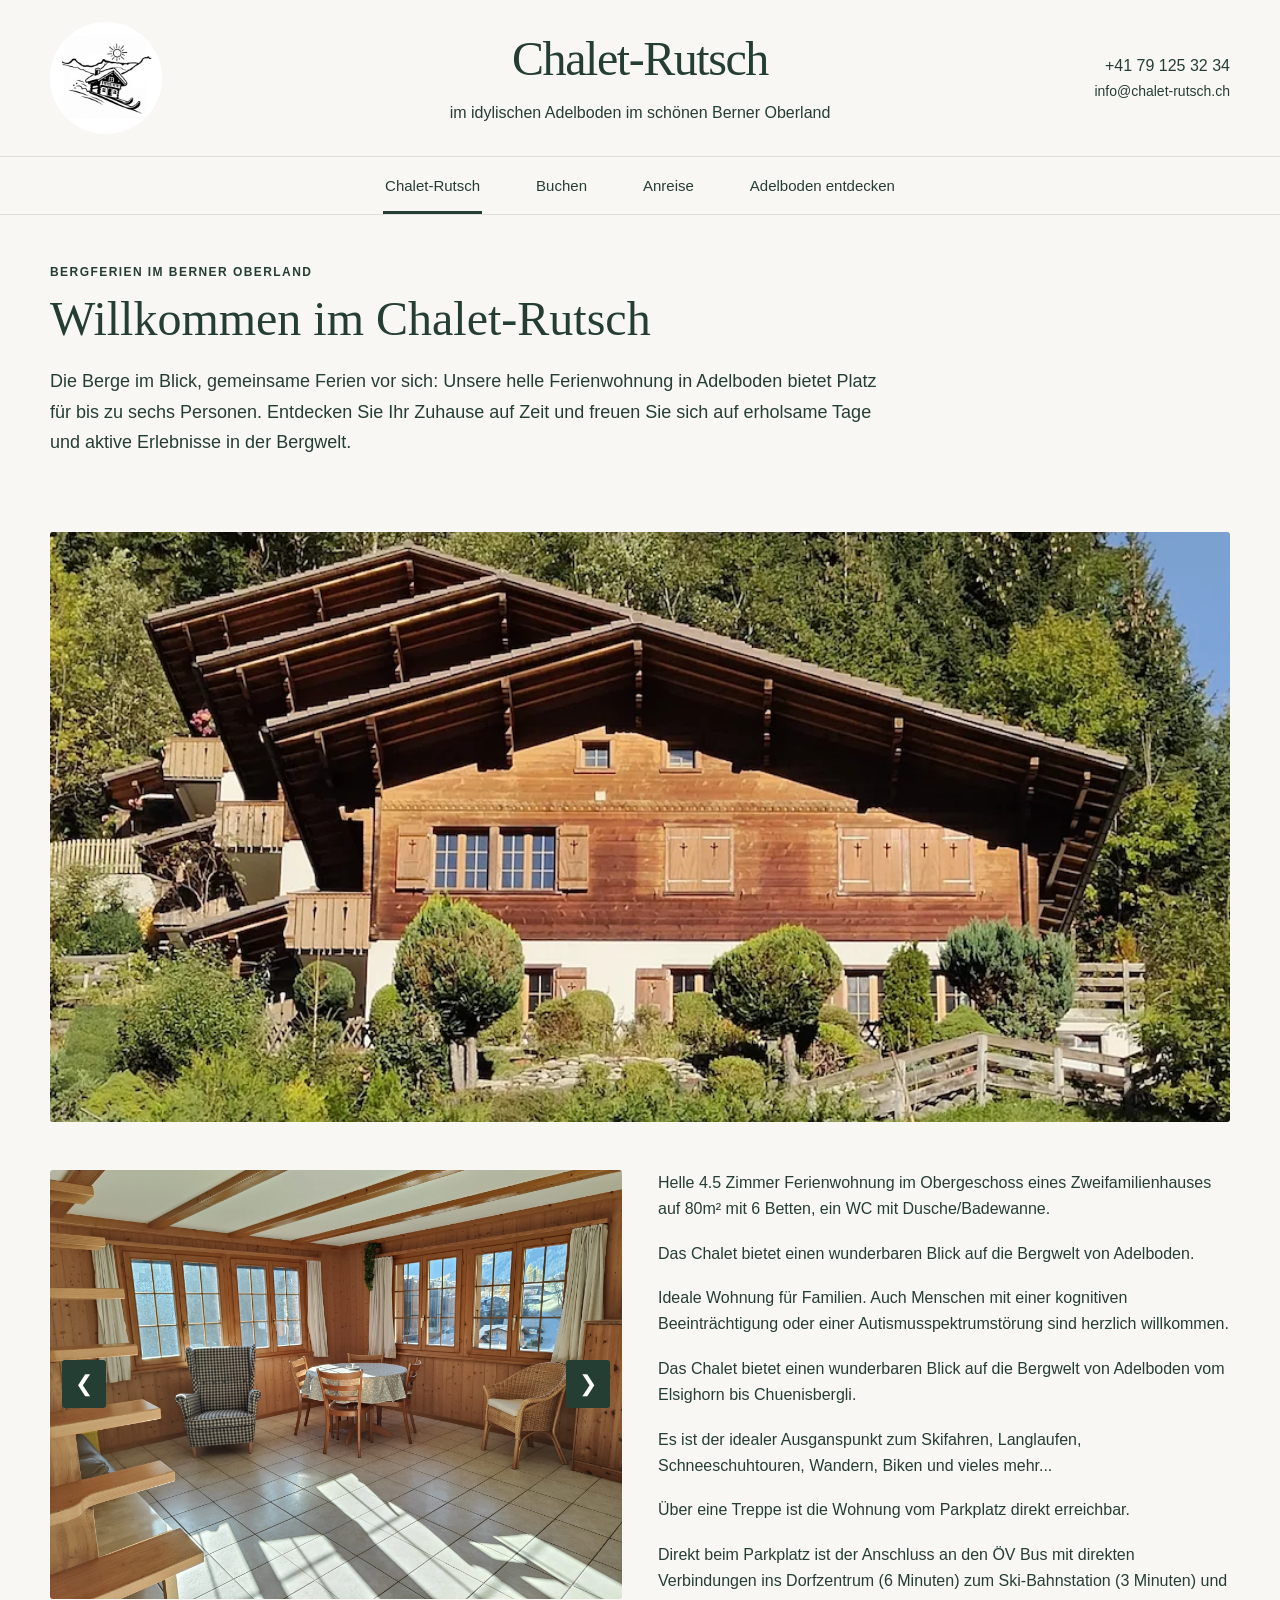
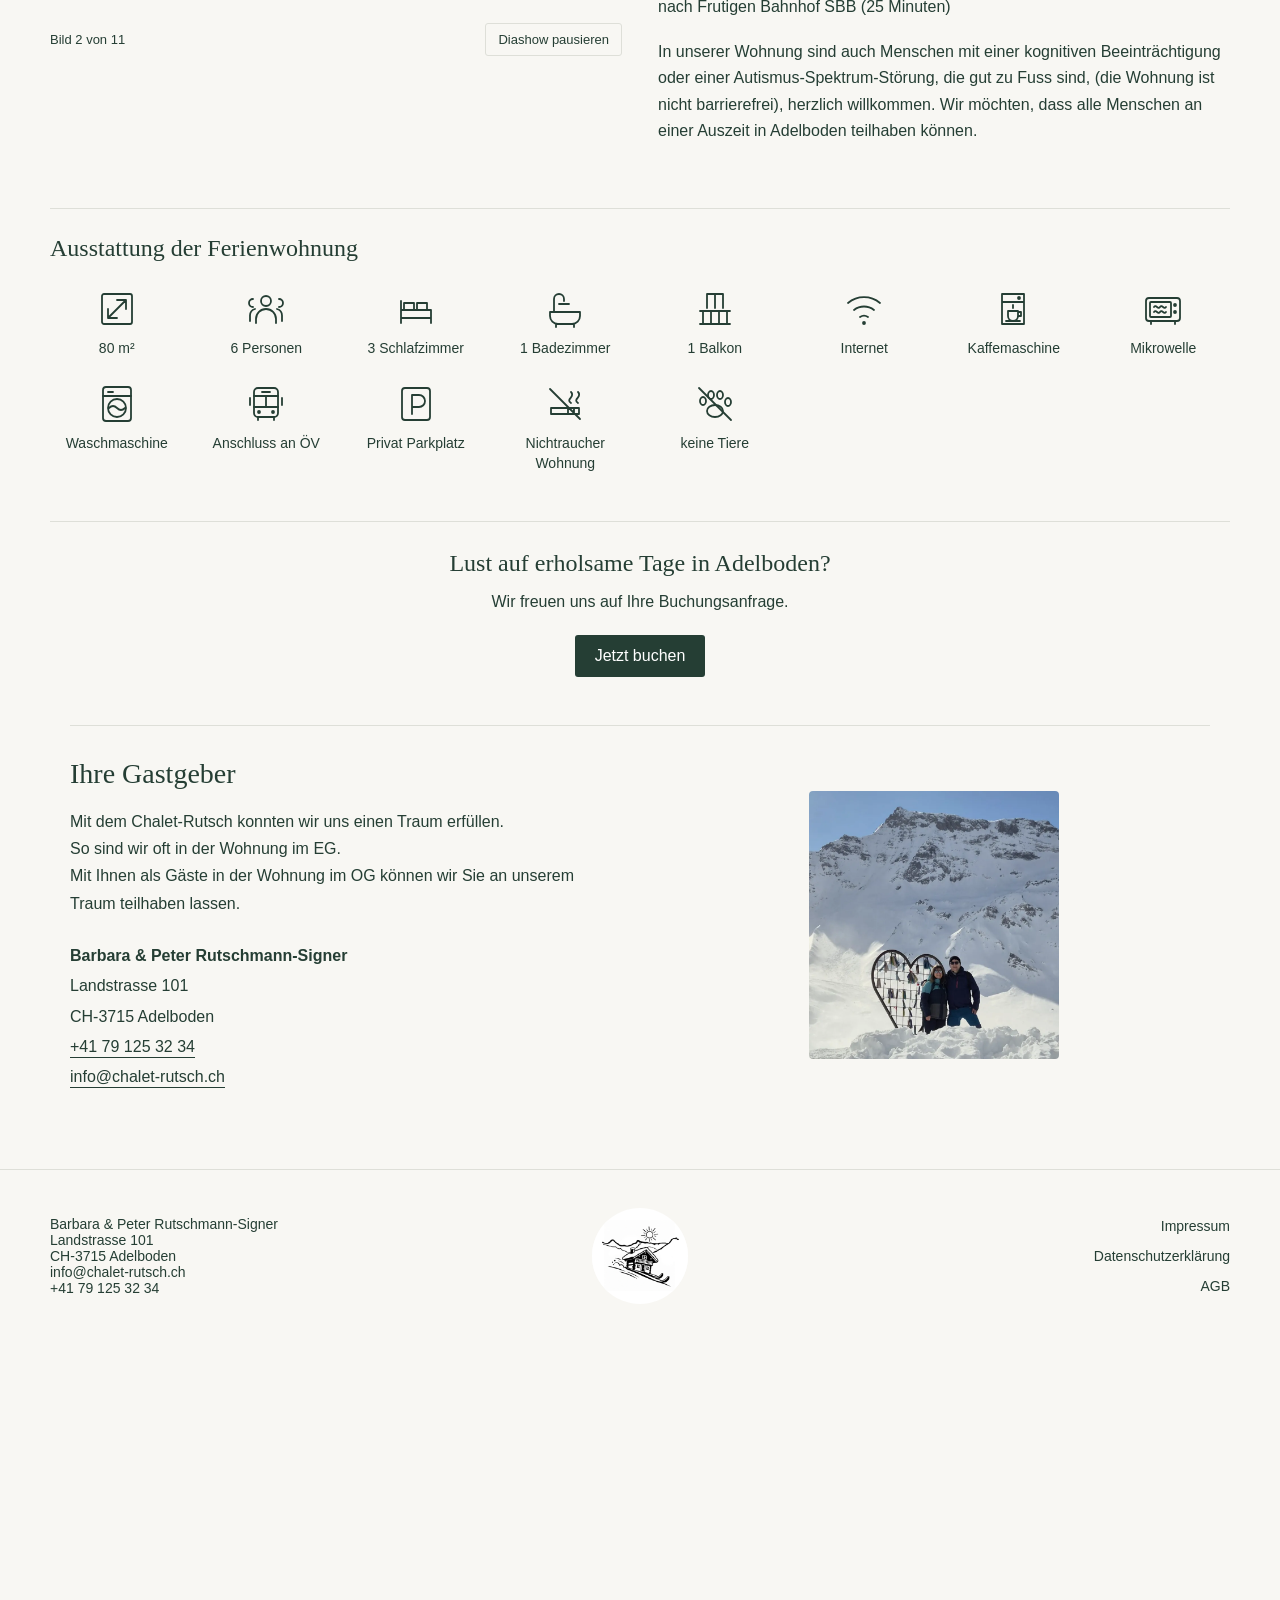
==== commit c918b57e: "update images, a note about ass" ====
--- a/index.html
+++ b/index.html
@@ -1,13 +1,16 @@
 <!DOCTYPE html>
 <html lang="de-CH">
+
 <head>
   <meta charset="UTF-8">
   <meta name="viewport" content="width=device-width, initial-scale=1">
-  <meta name="description" content="Chalet-Rutsch – Ihr Chalet in den Bergen. Informationen, Buchungsanfragen und Anreise.">
+  <meta name="description"
+    content="Chalet-Rutsch – Ihr Chalet in den Bergen. Informationen, Buchungsanfragen und Anreise.">
   <title>Chalet-Rutsch | Willkommen in den Bergen</title>
   <link rel="icon" type="img/png" href="img/chaletrutschsignet.webp">
   <link rel="stylesheet" href="css/style.css">
 </head>
+
 <body>
   </div>
 
@@ -39,7 +42,9 @@
     <section class="home-intro" aria-labelledby="home-title">
       <p class="home-eyebrow">Bergferien im Berner Oberland</p>
       <h2 id="home-title">Willkommen im Chalet-Rutsch</h2>
-      <p>Die Berge im Blick, gemeinsame Ferien vor sich: Unsere helle Ferienwohnung in Adelboden bietet Platz für bis zu sechs Personen. Entdecken Sie Ihr Zuhause auf Zeit und freuen Sie sich auf erholsame Tage und aktive Erlebnisse in der Bergwelt.</p>
+      <p>Die Berge im Blick, gemeinsame Ferien vor sich: Unsere helle Ferienwohnung in Adelboden bietet Platz für bis zu
+        sechs Personen. Entdecken Sie Ihr Zuhause auf Zeit und freuen Sie sich auf erholsame Tage und aktive Erlebnisse
+        in der Bergwelt.</p>
     </section>
     <figure>
       <img class="hero-image" src="img/chaletrutsch.webp" alt="Das Chalet-Rutsch">
@@ -48,12 +53,17 @@
       <div class="gallery" role="region" aria-roledescription="Karussell" aria-label="Bildergalerie Chalet-Rutsch">
         <!-- Die vier src-Werte später durch eigene Bildpfade ersetzen. -->
         <div class="gallery-stage">
-          <img class="gallery-image" src="img/wohnen.webp" alt="Wohnen" width="900" height="675">
-          <img class="gallery-image" src="img/zimmer1.webp" alt="Zimmer 1" width="900" height="675">
-          <img class="gallery-image" src="img/zimmer2.webp" alt="Zimmer 2" width="900" height="675">
-          <img class="gallery-image" src="img/zimmer3.webp" alt="Zimmer 3" width="900" height="675">
-          <img class="gallery-image" src="img/essen.webp" alt="Essen" width="900" height="675">
-          <img class="gallery-image" src="img/kueche.webp" alt="Küche" width="900" height="675">
+          <img class="gallery-image" src="img/rooms/stube01.webp" alt="Wohnen" width="900" height="675">
+          <img class="gallery-image" src="img/rooms/stube02.webp" alt="Wohnen" width="900" height="675">
+          <img class="gallery-image" src="img/rooms/zimmer01.webp" alt="Zimmer 1" width="900" height="675">
+          <img class="gallery-image" src="img/rooms/zimmer02.webp" alt="Zimmer 2" width="900" height="675">
+          <img class="gallery-image" src="img/rooms/zimmer03.webp" alt="Zimmer 3" width="900" height="675">
+          <img class="gallery-image" src="img/rooms/essen.webp" alt="Essen" width="900" height="675">
+          <img class="gallery-image" src="img/rooms/essen02.webp" alt="Essen" width="900" height="675">
+          <img class="gallery-image" src="img/rooms/kueche.webp" alt="Küche" width="900" height="675">
+          <img class="gallery-image" src="img/rooms/aussichtwildstrubel.webp" alt="view" width="900" height="675">
+          <img class="gallery-image" src="img/rooms/aussichtbunder.webp" alt="view" width="900" height="675">
+          <img class="gallery-image" src="img/rooms/aussichtelsigen.webp" alt="view" width="900" height="675">
           <button class="gallery-arrow gallery-prev" type="button" aria-label="Vorheriges Bild">&#10094;</button>
           <button class="gallery-arrow gallery-next" type="button" aria-label="Nächstes Bild">&#10095;</button>
         </div>
@@ -63,61 +73,112 @@
         </div>
       </div>
       <div class="chalet-description-group">
-        <p class="chalet-description">Helle 4.5 Zimmer Ferienwohnung im Obergeschoss eines Zweifamilienhauses auf 80m² mit 6 Betten, ein WC mit Dusche/Badewanne.</p>
+        <p class="chalet-description">Helle 4.5 Zimmer Ferienwohnung im Obergeschoss eines Zweifamilienhauses auf 80m²
+          mit 6 Betten, ein WC mit Dusche/Badewanne.</p>
         <p class="chalet-description">Das Chalet bietet einen wunderbaren Blick auf die Bergwelt von Adelboden.</p>
-        <p class="chalet-description">Ideale Wohnung für Familien. Auch Menschen mit einer kognitiven Beeinträchtigung oder einer Autismusspektrumstörung sind herzlich willkommen.</p>
-        <p class="chalet-description">Das Chalet bietet einen wunderbaren Blick auf die Bergwelt von Adelboden vom Elsighorn bis Chuenisbergli.</p>
-        <p class="chalet-description">Es ist der idealer Ausganspunkt zum Skifahren, Langlaufen, Schneeschuhtouren, Wandern, Biken und vieles mehr...</p>
+        <p class="chalet-description">Ideale Wohnung für Familien. Auch Menschen mit einer kognitiven Beeinträchtigung
+          oder einer Autismusspektrumstörung sind herzlich willkommen.</p>
+        <p class="chalet-description">Das Chalet bietet einen wunderbaren Blick auf die Bergwelt von Adelboden vom
+          Elsighorn bis Chuenisbergli.</p>
+        <p class="chalet-description">Es ist der idealer Ausganspunkt zum Skifahren, Langlaufen, Schneeschuhtouren,
+          Wandern, Biken und vieles mehr...</p>
         <p class="chalet-description">Über eine Treppe ist die Wohnung vom Parkplatz direkt erreichbar.</p>
-        <p class="chalet-description">Direkt beim Parkplatz ist der Anschluss an den ÖV Bus mit direkten Verbindungen ins Dorfzentrum (6 Minuten) zum Ski-Bahnstation (3 Minuten) und nach Frutigen Bahnhof SBB (25 Minuten)</p>
+        <p class="chalet-description">Direkt beim Parkplatz ist der Anschluss an den ÖV Bus mit direkten Verbindungen
+          ins Dorfzentrum (6 Minuten) zum Ski-Bahnstation (3 Minuten) und nach Frutigen Bahnhof SBB (25 Minuten)</p>
+        <p class="chalet-description">In unserer Wohnung sind auch Menschen mit einer kognitiven Beeinträchtigung 
+          oder einer Autismus-Spektrum-Störung, die gut zu Fuss sind, (die Wohnung ist nicht barrierefrei), herzlich willkommen. 
+          Wir möchten, dass alle Menschen an einer Auszeit in Adelboden teilhaben können.</p> 
       </div>
       <div>
       </div>
     </section>
     <section class="amenities" aria-labelledby="amenities-title">
-          <h2 id="amenities-title">Ausstattung der Ferienwohnung</h2>
-          <ul class="amenities-list">
-            <li class="amenity"><svg viewBox="0 0 40 40" width="40" height="40" fill="none" stroke="currentColor" stroke-width="1.8" stroke-linecap="round" stroke-linejoin="round" aria-hidden="true" focusable="false"><rect x="5" y="5" width="30" height="30" rx="2"/><path d="M11 29 29 11M20 11h9v9M11 20v9h9"/></svg><span>80 m²</span></li>
-            <li class="amenity"><svg viewBox="0 0 40 40" width="40" height="40" fill="none" stroke="currentColor" stroke-width="1.8" stroke-linecap="round" stroke-linejoin="round" aria-hidden="true" focusable="false"><circle cx="20" cy="12" r="5"/><path d="M10 34v-4a10 10 0 0 1 20 0v4M7 10a4 4 0 0 0 0 8M33 10a4 4 0 0 1 0 8M4 32v-5a7 7 0 0 1 5-7M36 32v-5a7 7 0 0 0-5-7"/></svg><span>6 Personen</span></li>
-            <li class="amenity"><svg viewBox="0 0 40 40" width="40" height="40" fill="none" stroke="currentColor" stroke-width="1.8" stroke-linecap="round" stroke-linejoin="round" aria-hidden="true" focusable="false"><path d="M5 34V12m30 22V21H5m0 8h30M8 21v-7h10v7m3 0v-7h10v7"/></svg><span>3 Schlafzimmer</span></li>
-            <li class="amenity"><svg viewBox="0 0 40 40" width="40" height="40" fill="none" stroke="currentColor" stroke-width="1.8" stroke-linecap="round" stroke-linejoin="round" aria-hidden="true" focusable="false"><path d="M5 23h30v4a8 8 0 0 1-8 8H13a8 8 0 0 1-8-8ZM9 23V10a5 5 0 0 1 10 0v2m-5 3h10M11 35v3m18-3v3"/></svg><span>1 Badezimmer</span></li>
-            <li class="amenity"><svg viewBox="0 0 40 40" width="40" height="40" fill="none" stroke="currentColor" stroke-width="1.8" stroke-linecap="round" stroke-linejoin="round" aria-hidden="true" focusable="false"><path d="M5 22h30M5 35h30M8 22v13m8-13v13m8-13v13m8-13v13M12 19V5h16v14M20 5v14"/></svg><span>1 Balkon</span></li>
-            <li class="amenity"><svg viewBox="0 0 40 40" width="40" height="40" fill="none" stroke="currentColor" stroke-width="1.8" stroke-linecap="round" stroke-linejoin="round" aria-hidden="true" focusable="false"><path d="M4 14a25 25 0 0 1 32 0M10 21a16 16 0 0 1 20 0M16 28a7 7 0 0 1 8 0"/><circle cx="20" cy="34" r="1"/></svg><span>Internet</span></li>
-            <li class="amenity"><svg viewBox="0 0 40 40" width="40" height="40" fill="none" stroke="currentColor" stroke-width="1.8" stroke-linecap="round" stroke-linejoin="round" aria-hidden="true" focusable="false"><path d="M8 5h22v30H8ZM8 13h22M14 22h10v5a5 5 0 0 1-10 0Zm10 1h3v4h-3M12 32h14M19 16v3"/><circle cx="25" cy="9" r="1"/></svg><span>Kaffemaschine</span></li>
-            <li class="amenity">
-              <svg viewBox="0 0 40 40" width="40" height="40"
-                  fill="none" stroke="currentColor" stroke-width="1.8"
-                  stroke-linecap="round" stroke-linejoin="round"
-                  aria-hidden="true" focusable="false">
-                <rect x="3" y="9" width="34" height="23" rx="3"/>§
-                <rect x="7" y="13" width="21" height="15" rx="1"/>
-                <circle cx="32" cy="16" r="1"/>
-                <circle cx="32" cy="23" r="1"/>
-                <path d="M8 32v3m24-3v3M11 18c2-3 4 3 6 0s4 3 6 0
-                        M11 23c2-3 4 3 6 0s4 3 6 0"/>
-              </svg>
-              <span>Mikrowelle</span>
-            </li>
-            <li class="amenity"><svg viewBox="0 0 40 40" width="40" height="40" fill="none" stroke="currentColor" stroke-width="1.8" stroke-linecap="round" stroke-linejoin="round" aria-hidden="true" focusable="false"><rect x="6" y="3" width="28" height="34" rx="3"/><path d="M6 12h28M11 8h5"/><circle cx="20" cy="24" r="9"/><path d="M12 24q4-4 8 0t8 0"/></svg><span>Waschmaschine</span></li>
-            <li class="amenity">
-              <svg viewBox="0 0 40 40" width="40" height="40"
-                  fill="none" stroke="currentColor" stroke-width="1.8"
-                  stroke-linecap="round" stroke-linejoin="round"
-                  aria-hidden="true" focusable="false">
-                <rect x="8" y="4" width="24" height="29" rx="4"/>
-                <path d="M8 12h24M8 23h24M20 12v11
-                        M12 33v3m16-3v3M4 14v7m32-7v7"/>
-                <circle cx="13" cy="28" r="1"/>
-                <circle cx="27" cy="28" r="1"/>
-                <path d="M16 8h8"/>
-              </svg>
-              <span>Anschluss an ÖV</span>
-            </li>
-            <li class="amenity"><svg viewBox="0 0 40 40" width="40" height="40" fill="none" stroke="currentColor" stroke-width="1.8" stroke-linecap="round" stroke-linejoin="round" aria-hidden="true" focusable="false"><rect x="6" y="4" width="28" height="32" rx="3"/><path d="M16 30V11h7a6 6 0 0 1 0 12h-7"/></svg><span>Privat Parkplatz</span></li>
-            <li class="amenity"><svg viewBox="0 0 40 40" width="40" height="40" fill="none" stroke="currentColor" stroke-width="1.8" stroke-linecap="round" stroke-linejoin="round" aria-hidden="true" focusable="false"><path d="M6 24h23v6H6Zm17 0v6m6-6h5v6h-5M26 19c-6-4 5-6 0-11M33 19c-6-4 5-6 0-11M5 5l30 30"/></svg><span>Nichtraucher Wohnung</span></li>
-            <li class="amenity"><svg viewBox="0 0 40 40" width="40" height="40" fill="none" stroke="currentColor" stroke-width="1.8" stroke-linecap="round" stroke-linejoin="round" aria-hidden="true" focusable="false"><ellipse cx="20" cy="27" rx="8" ry="6"/><ellipse cx="8" cy="17" rx="3" ry="4"/><ellipse cx="16" cy="11" rx="3" ry="4"/><ellipse cx="25" cy="11" rx="3" ry="4"/><ellipse cx="33" cy="18" rx="3" ry="4"/><path d="M4 4l32 32"/></svg><span>keine Tiere</span></li>
-          </ul>
-        </section>
+      <h2 id="amenities-title">Ausstattung der Ferienwohnung</h2>
+      <ul class="amenities-list">
+        <li class="amenity"><svg viewBox="0 0 40 40" width="40" height="40" fill="none" stroke="currentColor"
+            stroke-width="1.8" stroke-linecap="round" stroke-linejoin="round" aria-hidden="true" focusable="false">
+            <rect x="5" y="5" width="30" height="30" rx="2" />
+            <path d="M11 29 29 11M20 11h9v9M11 20v9h9" />
+          </svg><span>80 m²</span></li>
+        <li class="amenity"><svg viewBox="0 0 40 40" width="40" height="40" fill="none" stroke="currentColor"
+            stroke-width="1.8" stroke-linecap="round" stroke-linejoin="round" aria-hidden="true" focusable="false">
+            <circle cx="20" cy="12" r="5" />
+            <path
+              d="M10 34v-4a10 10 0 0 1 20 0v4M7 10a4 4 0 0 0 0 8M33 10a4 4 0 0 1 0 8M4 32v-5a7 7 0 0 1 5-7M36 32v-5a7 7 0 0 0-5-7" />
+          </svg><span>6 Personen</span></li>
+        <li class="amenity"><svg viewBox="0 0 40 40" width="40" height="40" fill="none" stroke="currentColor"
+            stroke-width="1.8" stroke-linecap="round" stroke-linejoin="round" aria-hidden="true" focusable="false">
+            <path d="M5 34V12m30 22V21H5m0 8h30M8 21v-7h10v7m3 0v-7h10v7" />
+          </svg><span>3 Schlafzimmer</span></li>
+        <li class="amenity"><svg viewBox="0 0 40 40" width="40" height="40" fill="none" stroke="currentColor"
+            stroke-width="1.8" stroke-linecap="round" stroke-linejoin="round" aria-hidden="true" focusable="false">
+            <path d="M5 23h30v4a8 8 0 0 1-8 8H13a8 8 0 0 1-8-8ZM9 23V10a5 5 0 0 1 10 0v2m-5 3h10M11 35v3m18-3v3" />
+          </svg><span>1 Badezimmer</span></li>
+        <li class="amenity"><svg viewBox="0 0 40 40" width="40" height="40" fill="none" stroke="currentColor"
+            stroke-width="1.8" stroke-linecap="round" stroke-linejoin="round" aria-hidden="true" focusable="false">
+            <path d="M5 22h30M5 35h30M8 22v13m8-13v13m8-13v13m8-13v13M12 19V5h16v14M20 5v14" />
+          </svg><span>1 Balkon</span></li>
+        <li class="amenity"><svg viewBox="0 0 40 40" width="40" height="40" fill="none" stroke="currentColor"
+            stroke-width="1.8" stroke-linecap="round" stroke-linejoin="round" aria-hidden="true" focusable="false">
+            <path d="M4 14a25 25 0 0 1 32 0M10 21a16 16 0 0 1 20 0M16 28a7 7 0 0 1 8 0" />
+            <circle cx="20" cy="34" r="1" />
+          </svg><span>Internet</span></li>
+        <li class="amenity"><svg viewBox="0 0 40 40" width="40" height="40" fill="none" stroke="currentColor"
+            stroke-width="1.8" stroke-linecap="round" stroke-linejoin="round" aria-hidden="true" focusable="false">
+            <path d="M8 5h22v30H8ZM8 13h22M14 22h10v5a5 5 0 0 1-10 0Zm10 1h3v4h-3M12 32h14M19 16v3" />
+            <circle cx="25" cy="9" r="1" />
+          </svg><span>Kaffemaschine</span></li>
+        <li class="amenity">
+          <svg viewBox="0 0 40 40" width="40" height="40" fill="none" stroke="currentColor" stroke-width="1.8"
+            stroke-linecap="round" stroke-linejoin="round" aria-hidden="true" focusable="false">
+            <rect x="3" y="9" width="34" height="23" rx="3" />§
+            <rect x="7" y="13" width="21" height="15" rx="1" />
+            <circle cx="32" cy="16" r="1" />
+            <circle cx="32" cy="23" r="1" />
+            <path d="M8 32v3m24-3v3M11 18c2-3 4 3 6 0s4 3 6 0
+                        M11 23c2-3 4 3 6 0s4 3 6 0" />
+          </svg>
+          <span>Mikrowelle</span>
+        </li>
+        <li class="amenity"><svg viewBox="0 0 40 40" width="40" height="40" fill="none" stroke="currentColor"
+            stroke-width="1.8" stroke-linecap="round" stroke-linejoin="round" aria-hidden="true" focusable="false">
+            <rect x="6" y="3" width="28" height="34" rx="3" />
+            <path d="M6 12h28M11 8h5" />
+            <circle cx="20" cy="24" r="9" />
+            <path d="M12 24q4-4 8 0t8 0" />
+          </svg><span>Waschmaschine</span></li>
+        <li class="amenity">
+          <svg viewBox="0 0 40 40" width="40" height="40" fill="none" stroke="currentColor" stroke-width="1.8"
+            stroke-linecap="round" stroke-linejoin="round" aria-hidden="true" focusable="false">
+            <rect x="8" y="4" width="24" height="29" rx="4" />
+            <path d="M8 12h24M8 23h24M20 12v11
+                        M12 33v3m16-3v3M4 14v7m32-7v7" />
+            <circle cx="13" cy="28" r="1" />
+            <circle cx="27" cy="28" r="1" />
+            <path d="M16 8h8" />
+          </svg>
+          <span>Anschluss an ÖV</span>
+        </li>
+        <li class="amenity"><svg viewBox="0 0 40 40" width="40" height="40" fill="none" stroke="currentColor"
+            stroke-width="1.8" stroke-linecap="round" stroke-linejoin="round" aria-hidden="true" focusable="false">
+            <rect x="6" y="4" width="28" height="32" rx="3" />
+            <path d="M16 30V11h7a6 6 0 0 1 0 12h-7" />
+          </svg><span>Privat Parkplatz</span></li>
+        <li class="amenity"><svg viewBox="0 0 40 40" width="40" height="40" fill="none" stroke="currentColor"
+            stroke-width="1.8" stroke-linecap="round" stroke-linejoin="round" aria-hidden="true" focusable="false">
+            <path d="M6 24h23v6H6Zm17 0v6m6-6h5v6h-5M26 19c-6-4 5-6 0-11M33 19c-6-4 5-6 0-11M5 5l30 30" />
+          </svg><span>Nichtraucher Wohnung</span></li>
+        <li class="amenity"><svg viewBox="0 0 40 40" width="40" height="40" fill="none" stroke="currentColor"
+            stroke-width="1.8" stroke-linecap="round" stroke-linejoin="round" aria-hidden="true" focusable="false">
+            <ellipse cx="20" cy="27" rx="8" ry="6" />
+            <ellipse cx="8" cy="17" rx="3" ry="4" />
+            <ellipse cx="16" cy="11" rx="3" ry="4" />
+            <ellipse cx="25" cy="11" rx="3" ry="4" />
+            <ellipse cx="33" cy="18" rx="3" ry="4" />
+            <path d="M4 4l32 32" />
+          </svg><span>keine Tiere</span></li>
+      </ul>
+    </section>
     <section class="booking-invitation" aria-labelledby="booking-title">
       <h2 id="booking-title">Lust auf erholsame Tage in Adelboden?</h2>
       <p>Wir freuen uns auf Ihre Buchungsanfrage.</p>
@@ -126,7 +187,8 @@
       <div class="hosts-introduction">
         <div class="hosts-description">
           <h3>Ihre Gastgeber</h3>
-          <p>Mit dem Chalet-Rutsch konnten wir uns einen Traum erfüllen.<br>So sind wir oft in der Wohnung im EG.<br>Mit Ihnen als Gäste in der Wohnung im OG können wir Sie an unserem Traum teilhaben lassen.</p>
+          <p>Mit dem Chalet-Rutsch konnten wir uns einen Traum erfüllen.<br>So sind wir oft in der Wohnung im EG.<br>Mit
+            Ihnen als Gäste in der Wohnung im OG können wir Sie an unserem Traum teilhaben lassen.</p>
           <address class="hosts-contact">
             <strong>Barbara &amp; Peter Rutschmann-Signer</strong><br>
             Landstrasse 101<br>
@@ -145,10 +207,12 @@
     <div class="container footer-grid">
       <address class="contact">
         <p>Barbara & Peter Rutschmann-Signer<br>Landstrasse 101<br>CH-3715 Adelboden<br>
-        <a href="mailto:info@chalet-rutsch.ch">info@chalet-rutsch.ch</a><br>
-        <a href="tel:+41791253234">+41 79 125 32 34</a></p>
+          <a href="mailto:info@chalet-rutsch.ch">info@chalet-rutsch.ch</a><br>
+          <a href="tel:+41791253234">+41 79 125 32 34</a>
+        </p>
       </address>
-      <a href="index.html" aria-label="Chalet-Rutsch – Startseite"><img class="logo footer-logo" src="img/chaletrutschsignet.webp" alt="Signet Chalet-Rutsch" width="96" height="96" loading="lazy"></a>
+      <a href="index.html" aria-label="Chalet-Rutsch – Startseite"><img class="logo footer-logo"
+          src="img/chaletrutschsignet.webp" alt="Signet Chalet-Rutsch" width="96" height="96" loading="lazy"></a>
       <nav class="legal" aria-label="Rechtliche Informationen">
         <a href="legalnotice.html">Impressum</a>
         <a href="privacy.html">Datenschutzerklärung</a>
@@ -158,4 +222,5 @@
   </footer>
   <script src="js/scripts.js" defer></script>
 </body>
-</html>
+
+</html>
